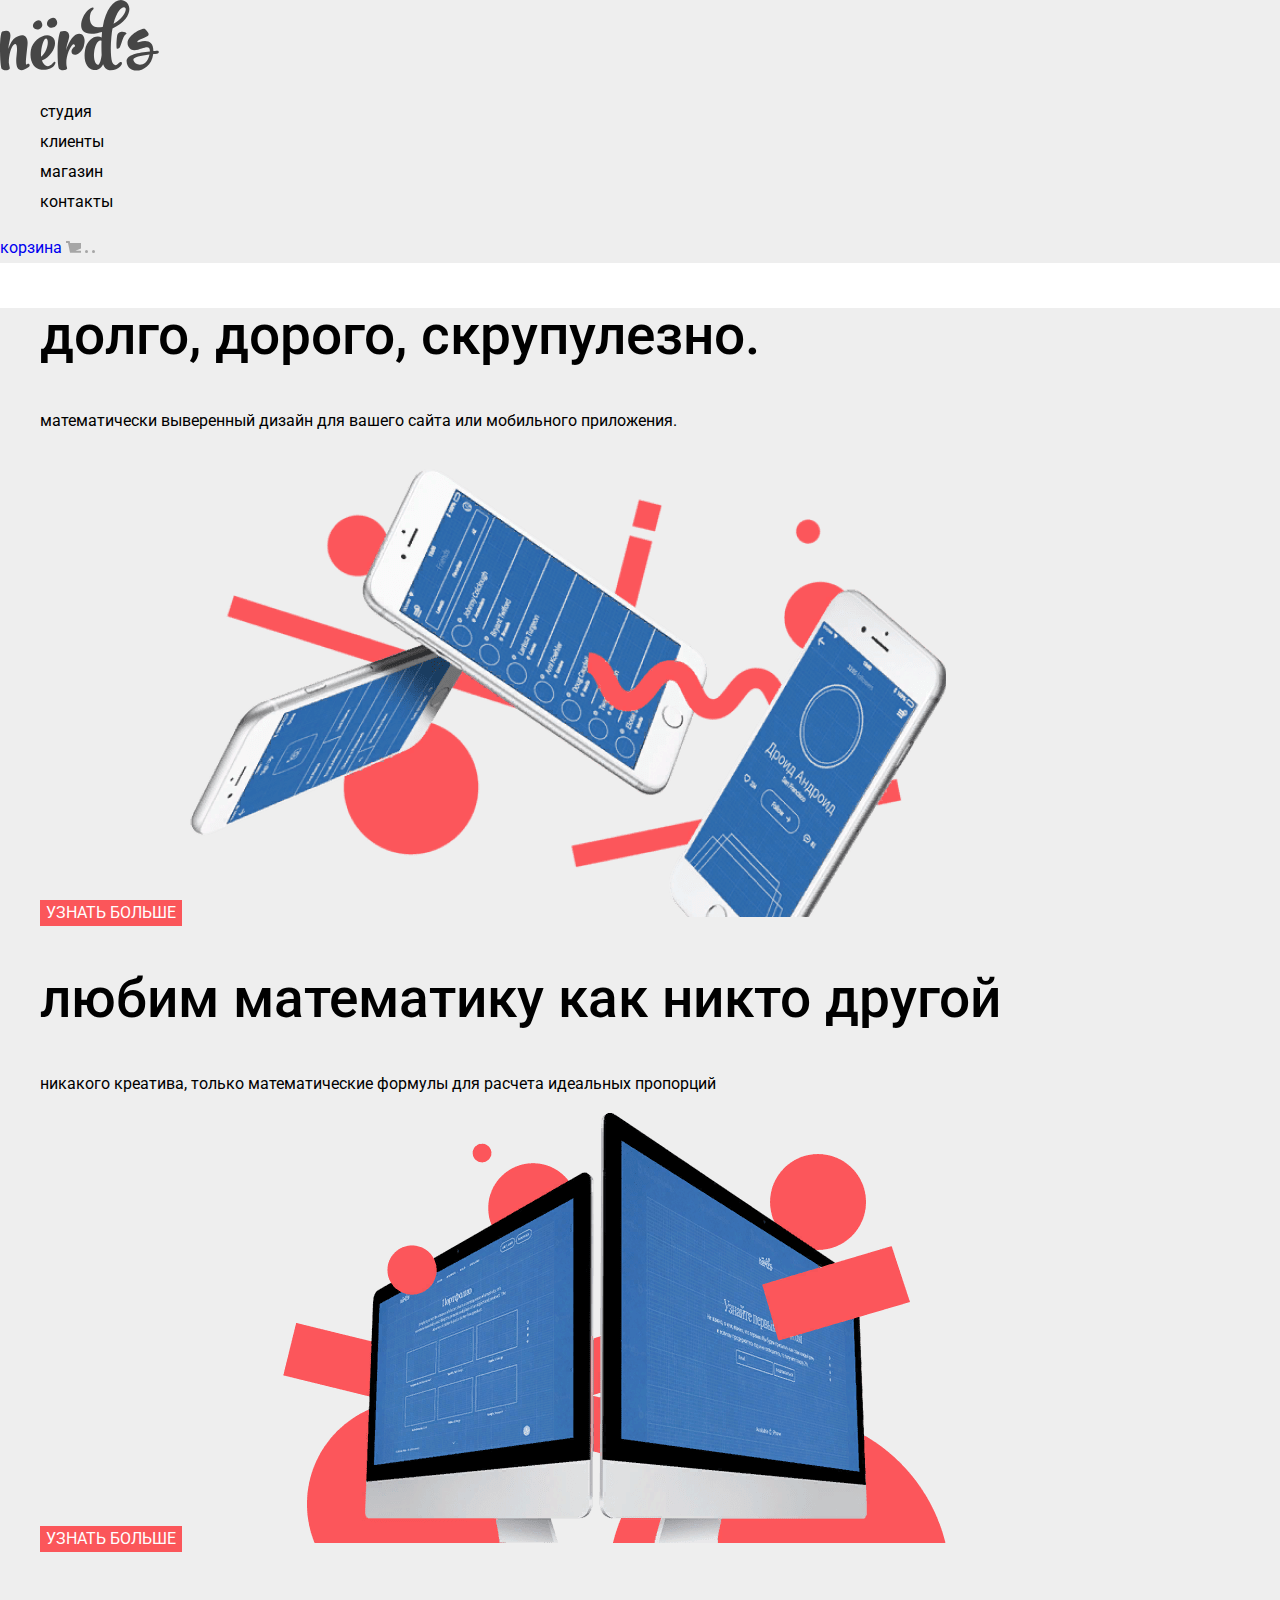
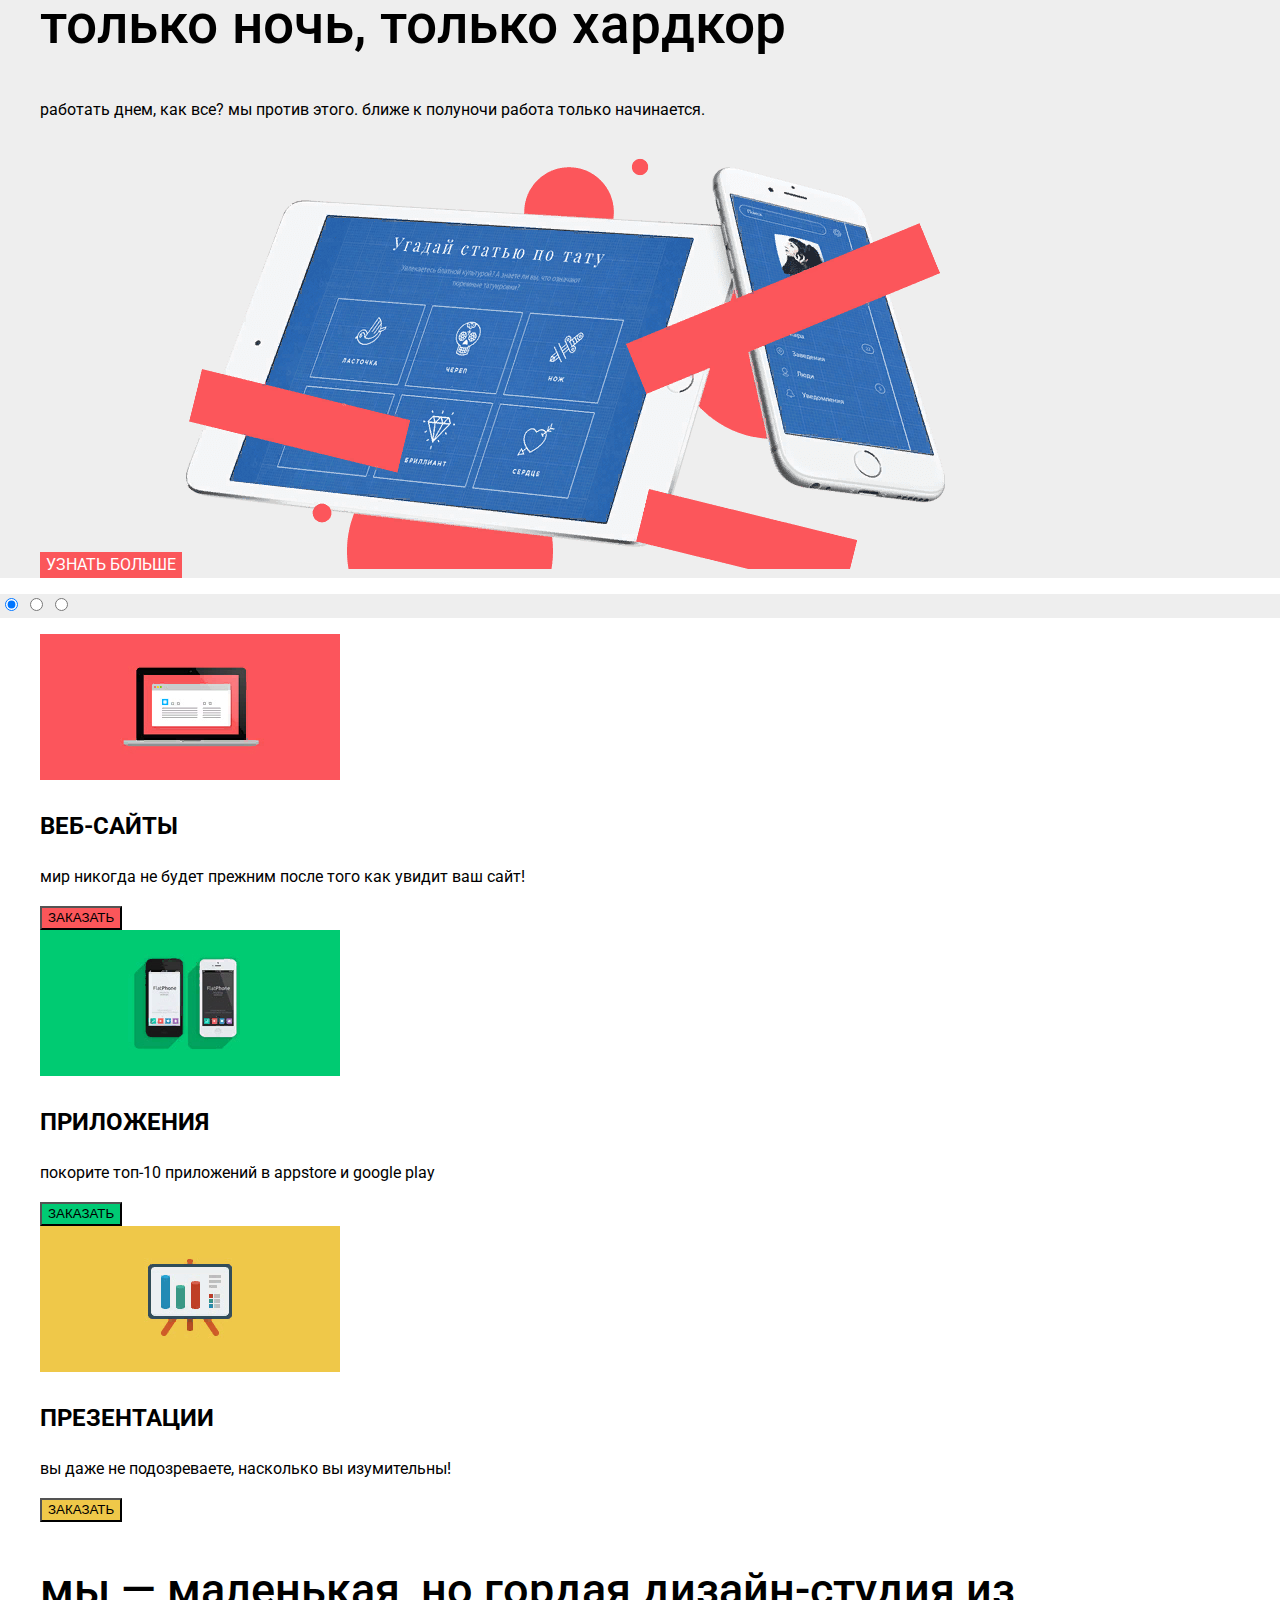
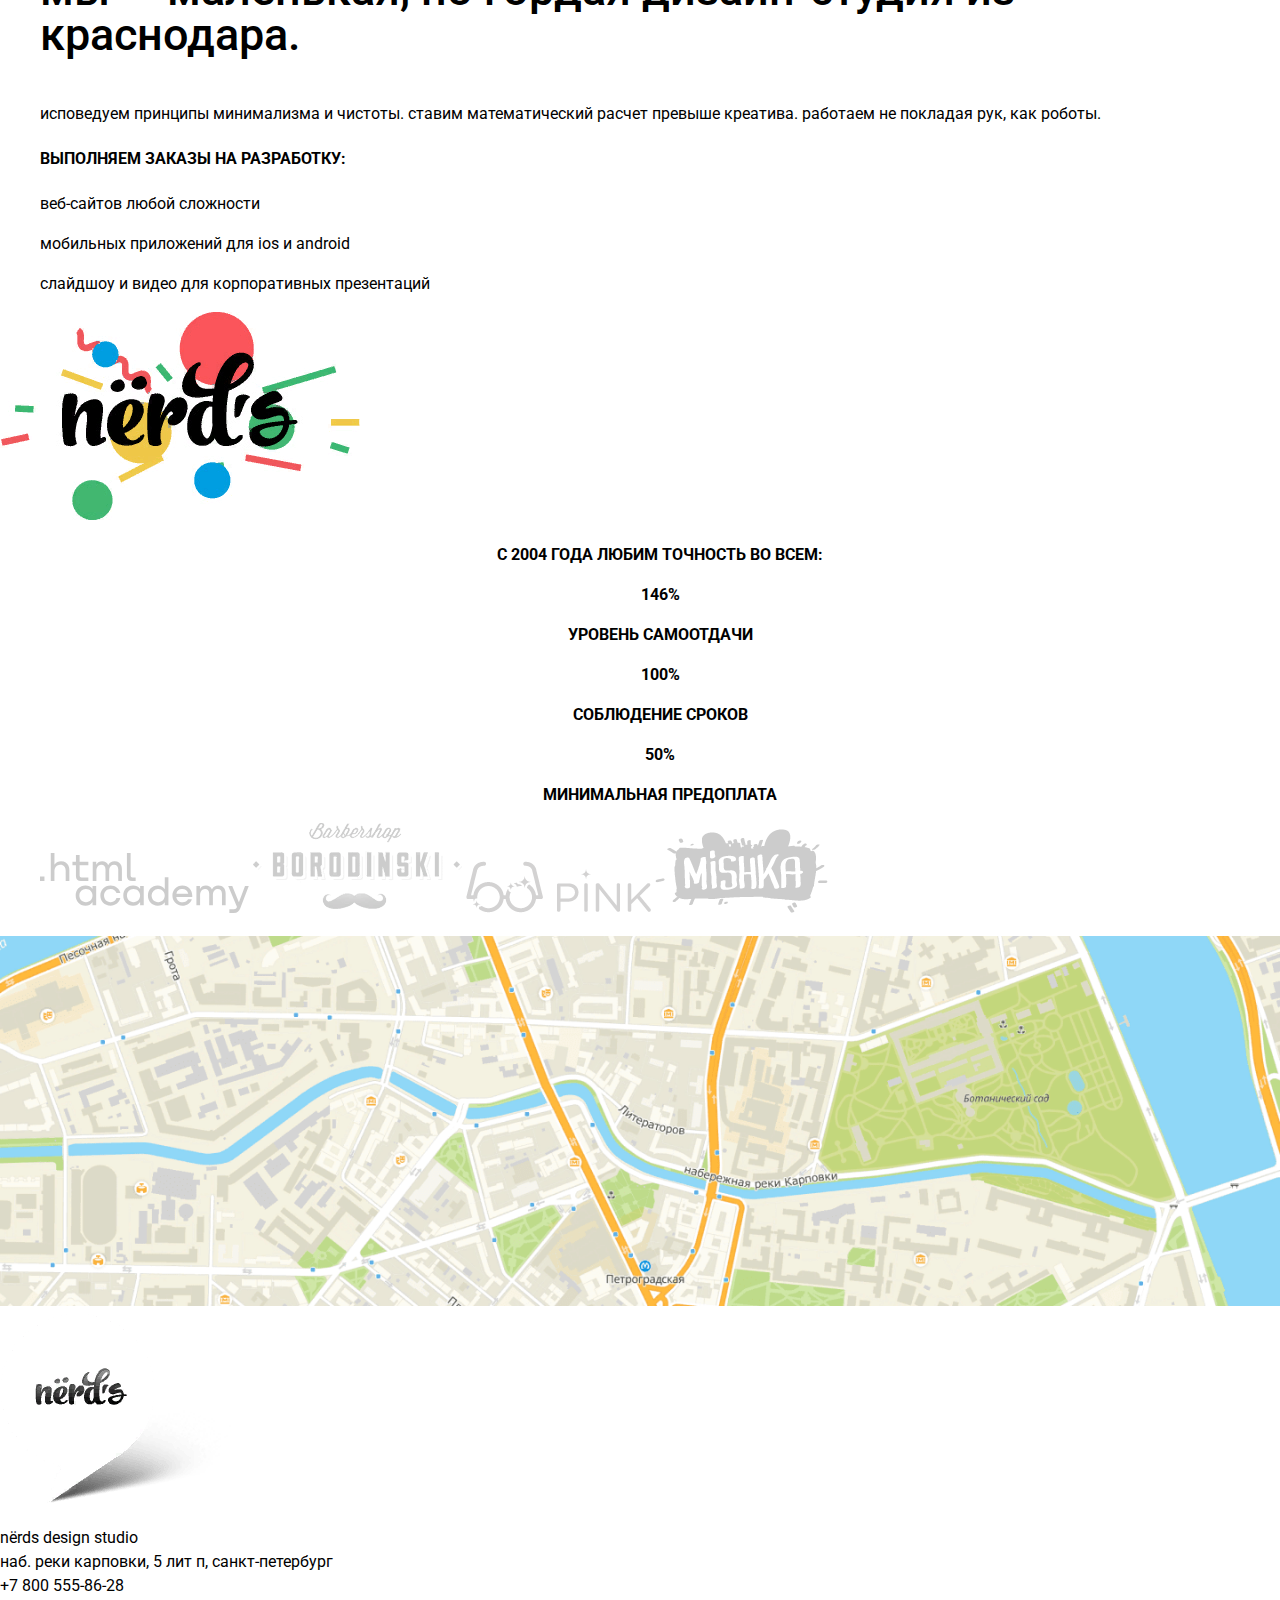
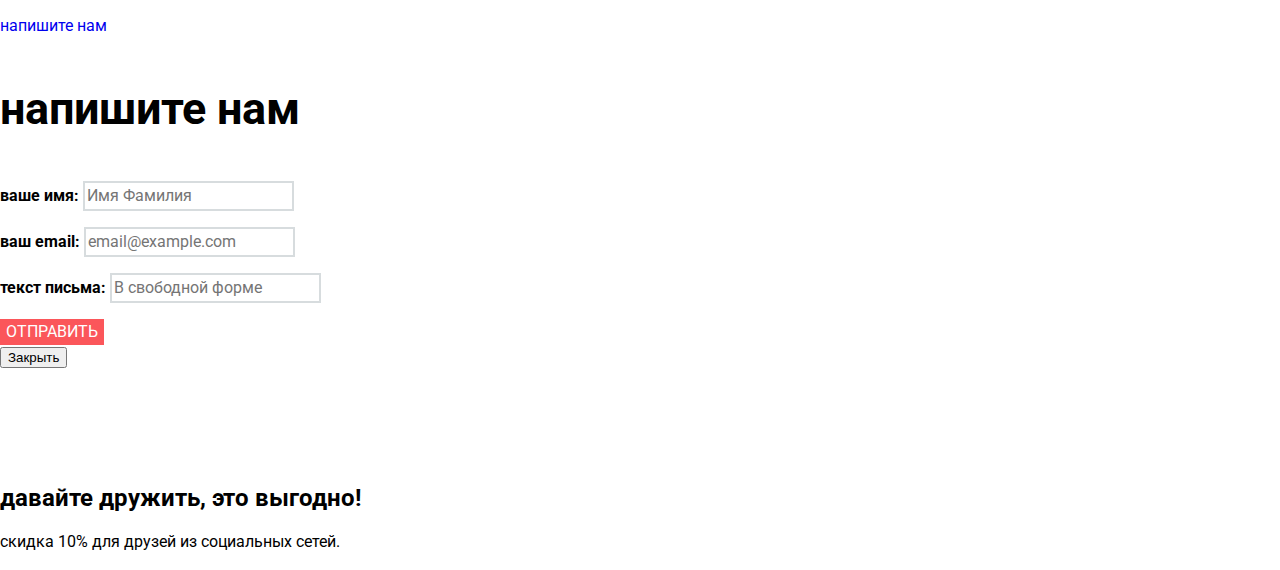
==== index.html @ db72f974 "21.12" ====
<!DOCTYPE html>
<html class="page" lang="ru">
<head>
  <meta charset="UTF-8">
  <title>Дизайн студия "Нердс"</title>
  <link rel="stylesheet" href="https://fonts.googleapis.com/css2? family=PT+Sans+Narrow:wght@400;700&family=Roboto:wght@400;500;700&display=swap">
  <link href="normalize.css" rel="stylesheet">
  <link href="style.css" rel="stylesheet">

  <link rel="icon" href="favicon.ico">
</head>

<body class="page-body">

<header class="main-header">
    <nav class="main-navigation">
        <a class="main-header-logo">
            <img src="img/nerds-logo.svg" width="159,87" height="65,02" alt="Логотип Нердс">
        </a>
        <ul class="site-navigation">
            <li><a href="blank.html">Студия</a></li>
            <li><a href="blank.html">Клиенты</a></li>
            <li><a href="catalog.html">Магазин</a></li>
            <li><a href="blank.html">Контакты</a></li>
        </ul>
        <a class="login-basket" href="blank.html">Корзина
            <img src="img/Shape.svg" width="15" height="11" alt="Иконка корзины">
            <img src="img/Oval .svg" width="3" height="3" alt="Иконка корзины">
            <img src="img/Oval.svg" width="3" height="3" alt="Иконка корзины">
        </a>
    </nav>
</header>

<main class="container">

<!--
<h1>Дизайн студия "Нердс"</h1>
-->

<section class="features">
    <ul class="features-list">
        <li class="feature-item">
        <h2>Долго, дорого, скрупулезно.</h2>
        <p>Математически выверенный дизайн для вашего сайта или мобильного приложения.</p>
        <button class="button" type="button">Узнать больше</button>
        <img src="img/nerds-index-slide1 1.png" width="760" height="431" alt="Слайды">
    </li>

    <li class="feature-item">
    <h2>Любим математику как никто другой</h2>
    <p>Никакого креатива, только математические формулы для расчета идеальных пропорций</p>
    <button class="button" type="button">Узнать больше</button>
    <img src="img/nerds-index-slide2 1.png" width="760" height="431" alt="Слайды">
</li>

<li class="feature-item">
<h2>Только ночь, только хардкор</h2>
<p>Работать днем, как все? Мы против этого. Ближе к полуночи работа только начинается.</p>
<button class="button" type="button">Узнать больше</button>
<img src="img/nerds-index-slide3 1.png" width="760" height="431" alt="Слайды">
</li>
</ul>
</section>

    <div class="wrapper">
        <input type="radio" name="point" id="slide1" checked>
        <input type="radio" name="point" id="slide2">
        <input type="radio" name="point" id="slide3">
    </div>
    <div class="slider">
        <div class="slides slide1"></div>
        <div class="slides slide2"></div>
        <div class="slides slide3"></div>
    </div>
    <div class="controls">
        <label for="slide1"></label>
        <label for="slide2"></label>
        <label for="slide3"></label>
    </div>
</section>

<section class="services">
    <!--
        <h2>Услуги</h2>
    -->
    <ul class="services-list">
<li class="services-item">
        <img src="img/illustration-1 1.jpg" width="300" height="146" alt="Иллюстрация 1 к веб-сайтам">
            <h3>Веб-сайты</h3>
            <p>Мир никогда не будет прежним после того как увидит ваш сайт!</p>
            <button class="services-item-1" class="button" type="button">Заказать</button>
        </li>
        
        <li class="services-item">
        <img src="img/illustration-2 1.jpg" width="300" height="146" alt="Иллюстрация 2 к приложениям">
        <h3>Приложения</h3>
        <p>Покорите топ-10 приложений в AppStore и Google Play</p>
        <button class="services-item-2" class="button" type="button">Заказать</button>
        </li>

        <li class="services-item">
        <img src="img/illustration-3 1.jpg" width="300" height="146" alt="Иллюстрация 3 к презентациям">
            <h3>Презентации</h3>
            <p>Вы даже не подозреваете, насколько вы изумительны!</p>
            <button class="services-item-3" class="button" type="button">Заказать</button>
        </li>
    </ul>
</section>

<section class="about-company">
    <!--
       <h2>О компании</h2> 
    -->
    <ul class="company-list">
        <li class="company-item">
            <h3>Мы — маленькая, но гордая дизайн-студия из Краснодара.</h3>
            <p>Исповедуем принципы минимализма и чистоты. Ставим математический расчет превыше креатива. Работаем не покладая рук, как роботы.</p>
        </li>

        <li class="company-item">
            <h4>Выполняем заказы на разработку:</h4>
            <p>Веб-сайтов любой сложности</p>
                <p>Мобильных приложений для iOS и Android</p>	
                <p>Слайдшоу и видео для корпоративных презентаций</p>
        </li>
    </ul>
</section>

<section class="numbers">
    <!--
       <h2>Нердс в цифрах</h2> 
    -->
    <img src="img/nerds-illustration 1.png" width="360" height="208" alt="Иллюстрация Нердс">
    <ul class="numbers-list">
        <li class="numbers-item">
            <p>с 2004 года Любим точность во всем:</p>
        </li>

<li class="numbers-item">
    <p class="number">146%</p>
    <p>Уровень самоотдачи</p>
</li>

        <li class="numbers-item">
            <p class="number">100%</p>
            <p>Соблюдение сроков</p> 
        </li>

           <li class="numbers-item">
            <p class="number">50%</p>
            <p>Минимальная предоплата</p>
           </li>
    </ul>
</section>

<section class="clients">
    <!--
        <h2>Клиенты</h2>
    -->

    <figure class="client-base">
        <a href="https://htmlacademy.ru/">
            <img src="img/logo_htmlacademy 1.svg" width="209" height="90" alt="Логотип HTML Academy">
            </a>
            <a href="blank.html">
                <img src="img/logo-borodinski.png" width="209" height="90" alt="Логотип барбершопа">
            </a>
<a href="blank.html">
    <img src="img/logo-pink.png" width="185" height="52" alt="Логотип Pink">
</a>
<a href="blank.html">
    <img src="img/logo-mishka.png" width="173" height="84" alt="Логотип Mishka">
</a>
    </figure>
</section>

<section class="contacts">
    
    <!--
        <h2>Контактная информация</h2>
    -->
   
    <img src="img/map 1.png" width="1440" height="416" alt="Карта 1">
    <img src="img/map-marker 1.png" width="231" height="190" alt="Отметка на карте">
    <p>NЁRDS DESIGN STUDIO<br>
        наб. Реки Карповки, 5 лит П, Санкт-Петербург<br>
        <a class="contacts-phone" href="tel:+78005558628">+7 800 555-86-28</a>
    </p>
</section>

<section class="write to us">
    <a href="https//echo.htmlacademy.ru">Напишите нам</a>
    <form class="write-form" action="https//echo.htmlacademy.ru" method="post">
        <p class="write-info">Напишите нам</p>
        <p class="write-item">
            <label for="write-name">Ваше имя:</label>
            <input id="write-name" type="text" name="name" placeholder="Имя Фамилия">
        </p>
        <p class="write-item">
            <label for="write-email">Ваш email:</label>
            <input id="write-email" type="text" name="email" placeholder="email@example.com">
        </p>
        <p class="write-item">
            <label for="write-text">Текст письма:</label>
            <input id="write-text" type="text" name="text" placeholder="В свободной форме">
        </p>
<button class="button" type="submit">Отправить</button>
    </form>
    <button class="write-close" type="button">Закрыть</button>
</section>

</main>

<footer class="main-footer">
    <section class="footer-social">
        <!--
            <h2>Мы в соцсетях</h2>
        -->
<ul>
    <li>
        <a class="social-button" href="#">
            <img src="img/vk-icon.svg" width="26" height="15" alt="Иконка Вконтакте">
        </a>
    </li>
    <li>
        <a class="social-button" href="#">
            <img src="img/fb-icon.svg" width="12" height="22" alt="Иконка Фэйсбука">
        </a>
    </li>
    <li>
        <a class="social-button" href="#">
            <img src="img/insta-icon.svg" width="21" height="21" alt="Иконка Инстаграма">
        </a>
    </li>
</ul>
<p class="footer-info">
    <h2>Давайте дружить, это выгодно!</h2>
    <p>Скидка 10% для друзей из социальных сетей.</p>
</p>
    </section>
</footer>

    </body>
    </html>
---- style.css ----
/* Variables */

:root {
    --basic-warm-grey: #EEEEEE;
    --basic-white: #FFFFFF;
    --basic-coral: #FB565A;
    --basic-coral-undertone: #FB565A4D;
    --basic-dark-grey: #4D4D4D;
    --basic-black: #000000;
    --basic-green: #00CA74;
    --basic-yellow: #EFC849;
    --basic-coral-undertone-2: #E74246;
    --basic-coral-undertone-3: #D7373B;
    --basic-green-2: #00BC6C;
    --basic-green-3: #00AA62;
    --basic-yellow-2: #EAB534;
    --basic-yellow-3: #E5A722;
    --basic-grey: #666666;
    --basic-light-grey: #D7DCDE;
    --basic-grey-2: #B4B9BB;
    --basic-black-2: #444444;
}

/* Global */

body {
    min-width: 960px;
    margin: 0;
    padding: 0;
    font-family: "Roboto", Arial, sans-serif;
    font-size: 16px;
    line-height: 24px;
    font-weight: 400;
    color: var(--basic-black);
    text-transform: lowercase;
    background-color: var(--basic-white);
    background-position: top right;
}

a {
    text-decoration: none;
}

img {
    max-width: 100%;
    height: auto;
}

/* Main navigation */

.main-navigation {
    font-size: 16px;
    line-height: 30px;
    color: var(--basic-black);
    background-color: var(--basic-warm-grey);
}

.main-header-logo:hover,
.main-header-logo:focus {
    opacity: 0.7; 
}

.main-header-logo:active {
    opacity: 0.3;
}

.main-navigation-wrapper {
    background-color: var(--basic-warm-grey);
}

.site-navigation {
    list-style: none;
}

.site-navigation-current a:not([href]) {
    background-color: var(--basic-warm-grey);
}

/* User navigation */

.site-navigation a,
.login-basket a {
    color: var(--basic-black);
}

.site-navigation a:hover,
.site-navigation a:focus,
.login-basket a:hover,
.login-basket a:focus {
    background-color: var(--basic-coral);
}

.site-navigation a:active,
.login-basket a:active {
    background-color: var(--basic-black);
    opacity: 0.3;
}


/* Features */

.features {
    background-color: var(--basic-warm-grey);
}

.features-list {
list-style: none;
}

.feature-item {
    text-align: left;
}

.feature-item h2 {
    font-size: 55px;
    line-height: 55px;
    font-weight: 500;
}

.feature-item button {
    background-color: var(--basic-coral);
    text-transform: uppercase;
}

.wrapper {
    background-color: var(--basic-warm-grey);
}

/* Services */

.services-list {
    list-style: none;
}

.sevices-item {
    text-align: right;
}

.services-item h3 {
    font-size: 24px;
    line-height: 30px;
    text-transform: uppercase;
    font-weight: 700;
}

.services-item-1 {
    background-color: var(--basic-coral);
    line-height: 18px;
    text-transform: uppercase;
}

.services-item-1:hover,
.services-item-1:focus {
    background-color: var(--basic-coral-undertone-2);
    color: var(--basic-white);
}

.services-item-1:active {
    background-color: var(--basic-coral-undertone-3);
    opacity: 0.3;
}

.services-item-2 {
    background-color: var(--basic-green);
    line-height: 18px;
    text-transform: uppercase;
}

.services-item-2:hover,
.services-item-2:focus {
    background-color: var(--basic-green-2);
}

.services-item-2:active {
    background-color: var(--basic-green-3);
    opacity: 0.3;
}

.services-item-3 {
    background-color: var(--basic-yellow);
    line-height: 18px;
    text-transform: uppercase;
}

.services-item-3:hover,
.services-item-3:focus {
    background-color: var(--basic-yellow-2);
}

.services-item-3:active {
    background-color: var(--basic-yellow-3);
    opacity: 0.3;
}

/* About company */

.company-list {
    list-style: none;
}

.company-item h3 {
    font-size: 45px;
    line-height: 45px;
    font-weight: 500;
}

.company-item h4 {
    font-weight: 700;
    text-transform: uppercase;
}

/* Numbers */

.numbers-list {
    list-style: none;
}

.numbers-item {
    text-transform: uppercase;
    text-align: center;
    align-items: right;
    font-weight: 700;
}

.number p {
    font-weight: 700;
    font-size: 45px;
    line-height: 64px;
}

/* Button */

.button {
    font: inherit;
    text-align: center;
    color: var(--basic-white);
    vertical-align: middle;
    text-transform: uppercase;
    border: none;
    background-color: var(--basic-coral);
}

.button:hover,
.button:focus {
    background-color: var(--basic-coral-undertone-2);
}

.button:active {
    background-color: var(--basic-coral-undertone-3);
    opacity: 0.3;
}

/* Clients */

.client-base img:hover,
.client-base img:focus {
    background-color: var(--basic-black);
}

.client-base img:active {
    opacity: 0.1;
}

/* Contacts */

.contacts-phone {
    color: inherit;
}

.write-to-us {
    color: var(--basic-white);
    background-color: var(--basic-white);
    box-shadow: 0px 20px 40px rgba(0, 0, 0, 0.4);
    width: 960px;
    height: 590px;
}

.write-info {
    font-size: 45px;
    line-height: 52.73px;
    font-weight: 700;
}

.write-item label {
    line-height: 18px;
    font-weight: 700;
}

.write-item input {
    font: inherit;
    background-color: var(--basic-white);
    border: 2px solid var(--basic-light-grey);
}

.write-item input:hover,
.write-item input:focus {
    border-color: var(--basic-grey-2);
}

.write-item input:active {
    border-color: var(--basic-black);
}

.write-item input:invalid {
    border-color: var(--basic-coral-undertone-2);
}

/* Main footer */

.footer-social {
    text-align: left;
}

.footer-social ul {
    list-style: none;
}

.footer-info h2 {
    font-size: 36px;
    line-height: 36px;
    font-weight: 700;
}

.footer-info p {
    line-height: 22px;
    color: var(--basic-black-2);
}
/* Social button */

.social-button {
    color: inherit;
}

.social-button img:hover,
.social-button img:focus {
    background-color: var(--basic-coral-undertone-2);
}

.social-button img:active {
    background-color: var(--basic-coral-undertone-3);
}
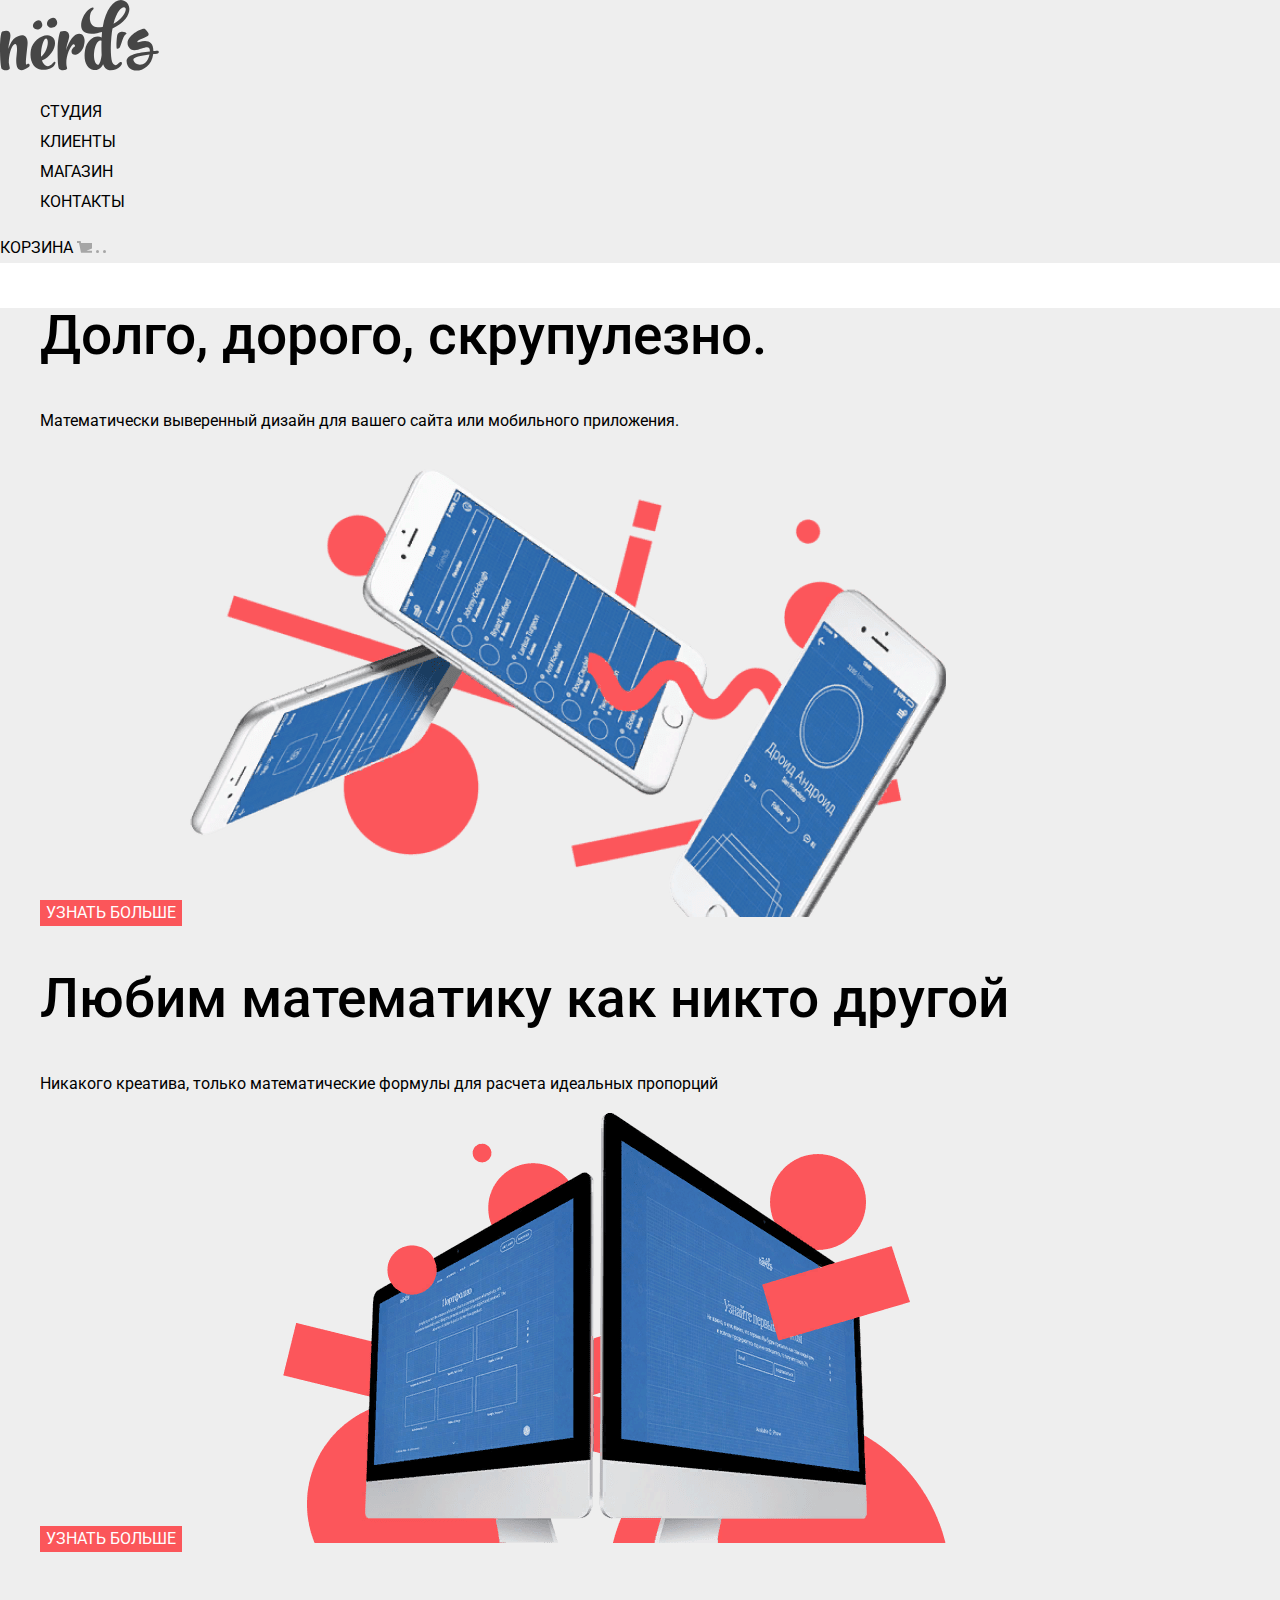
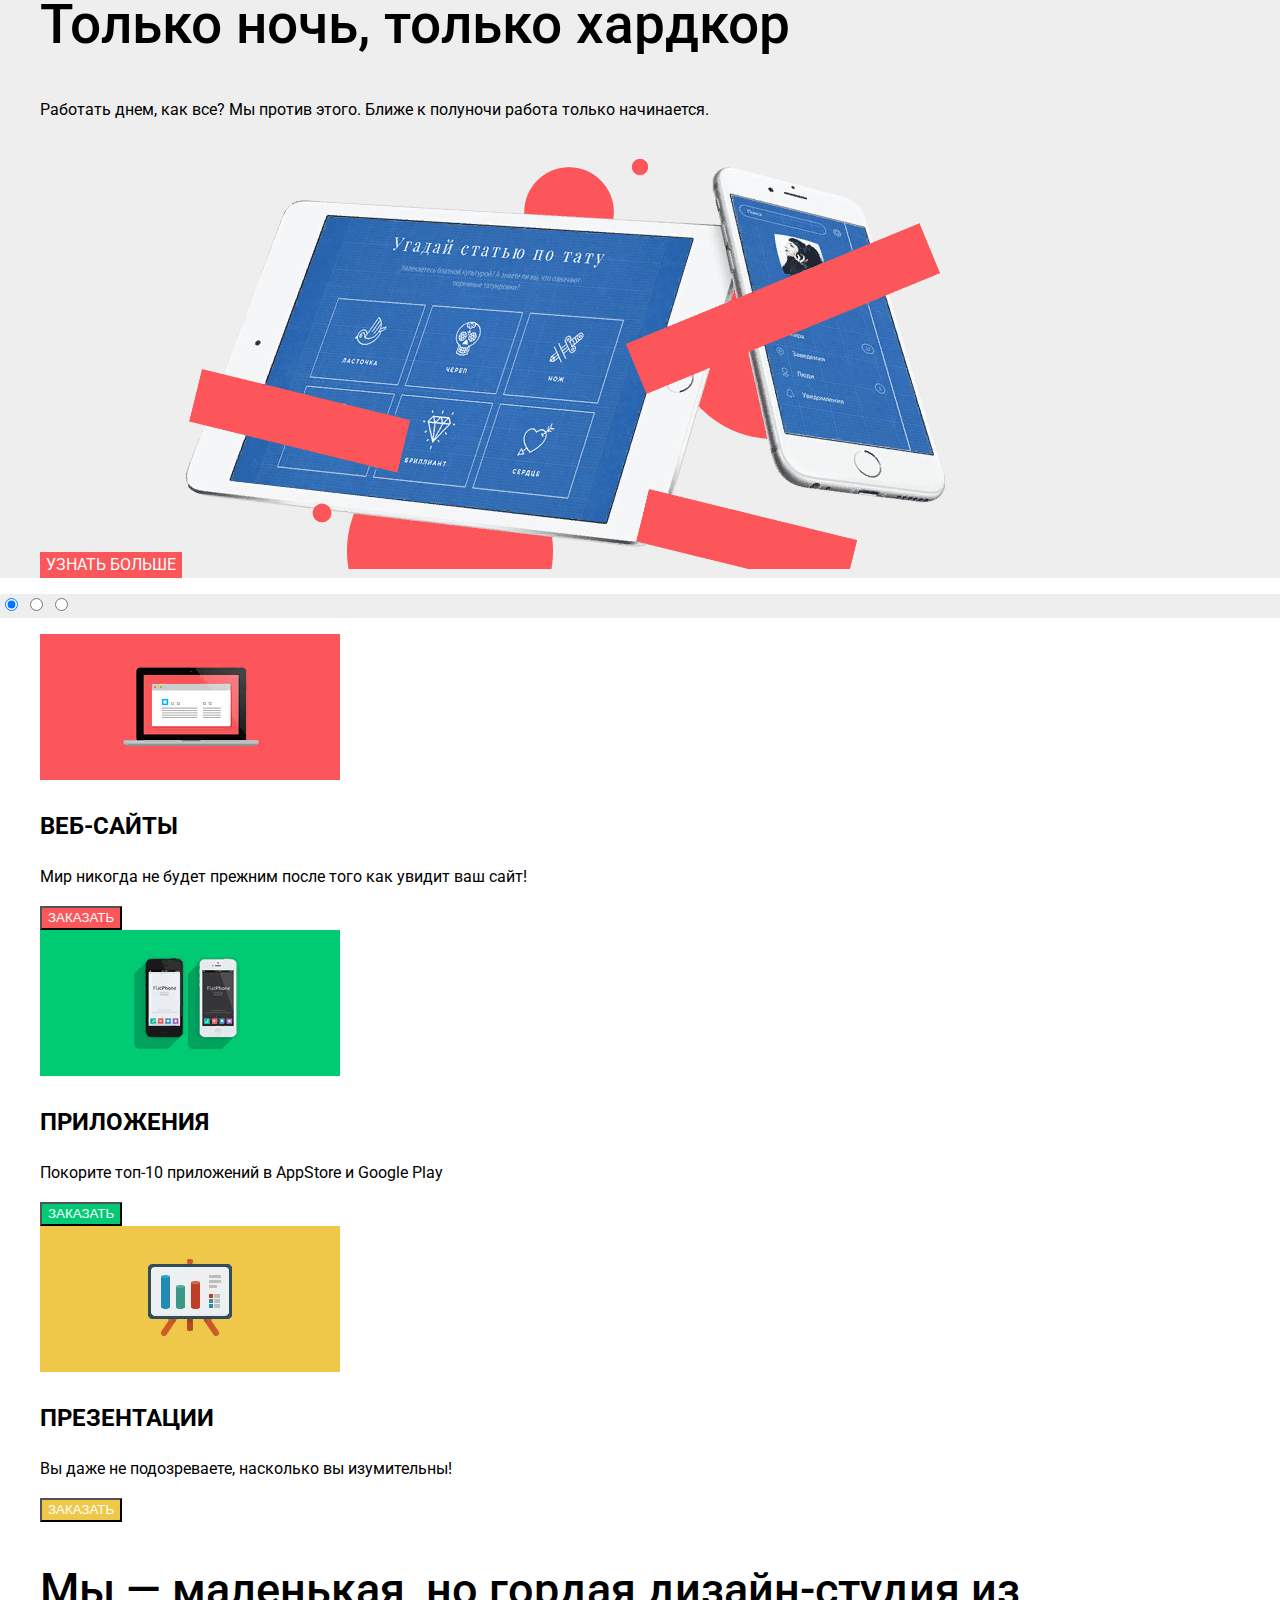
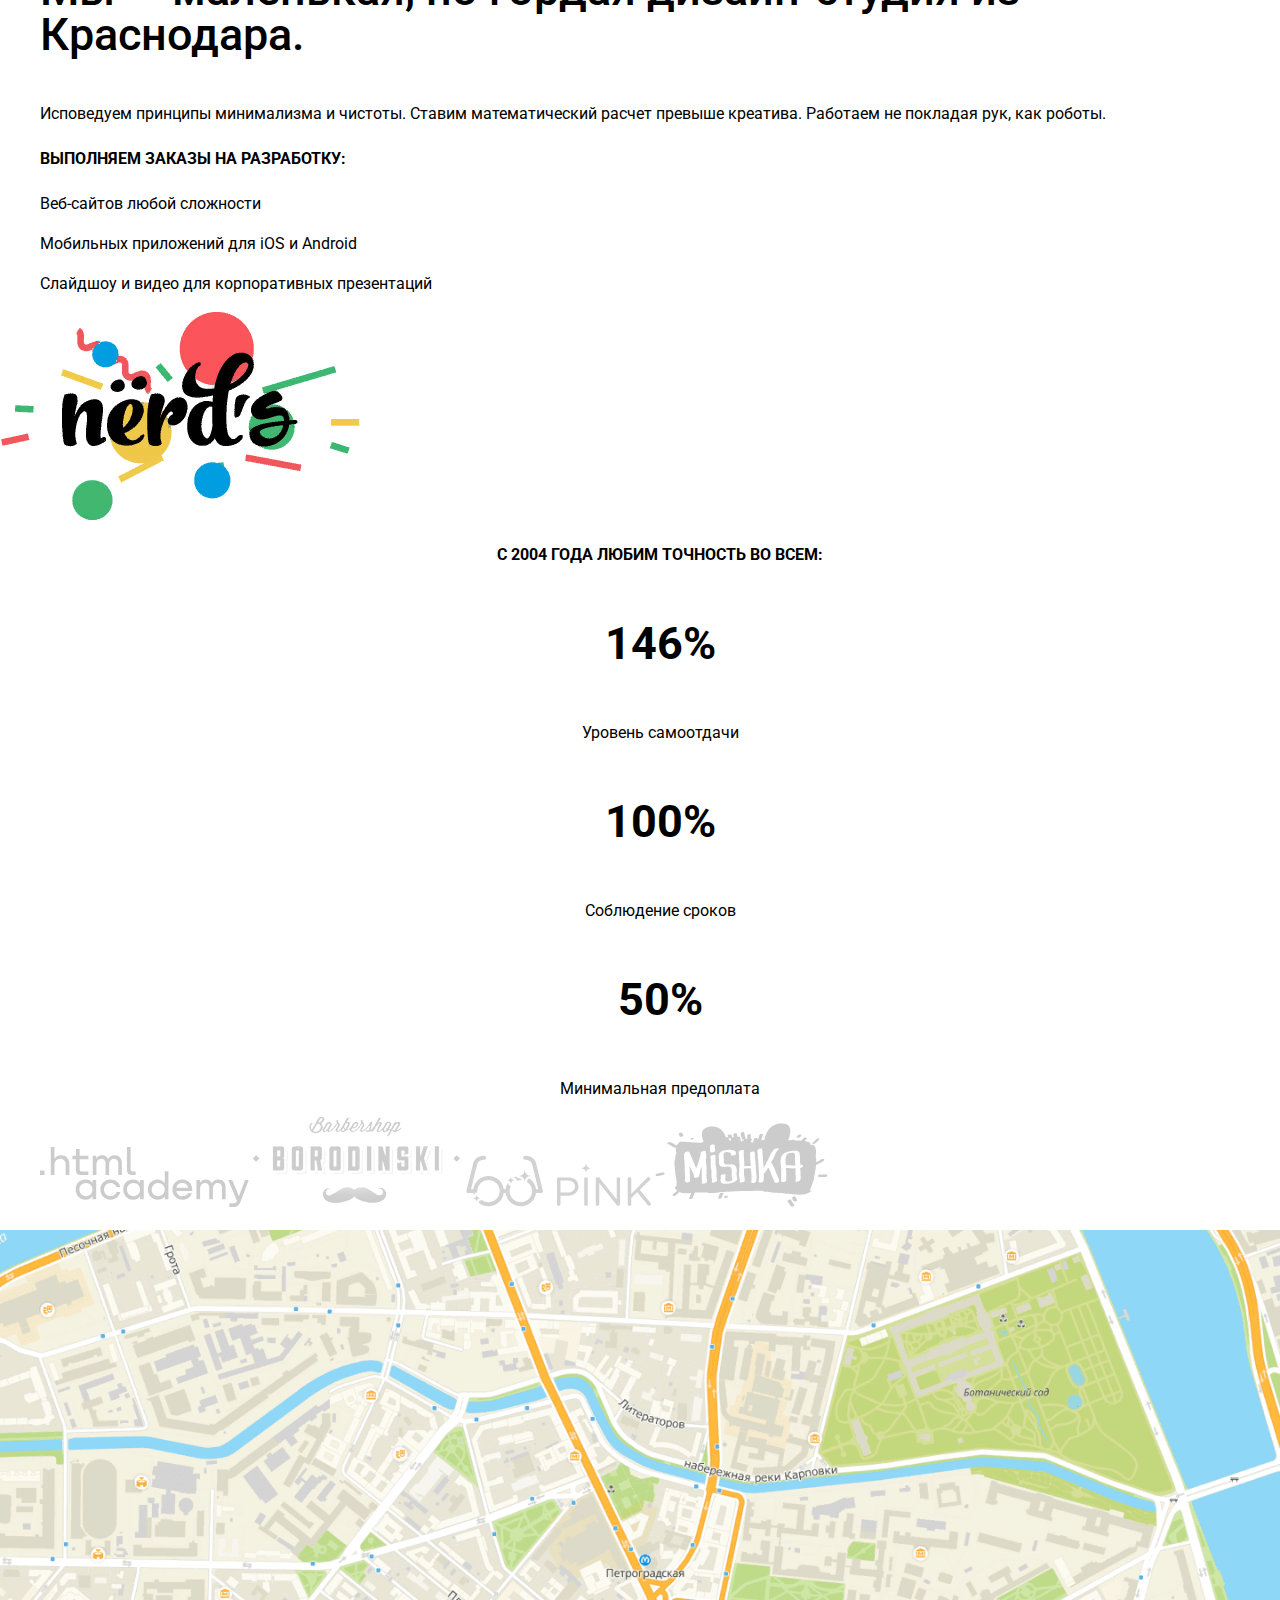
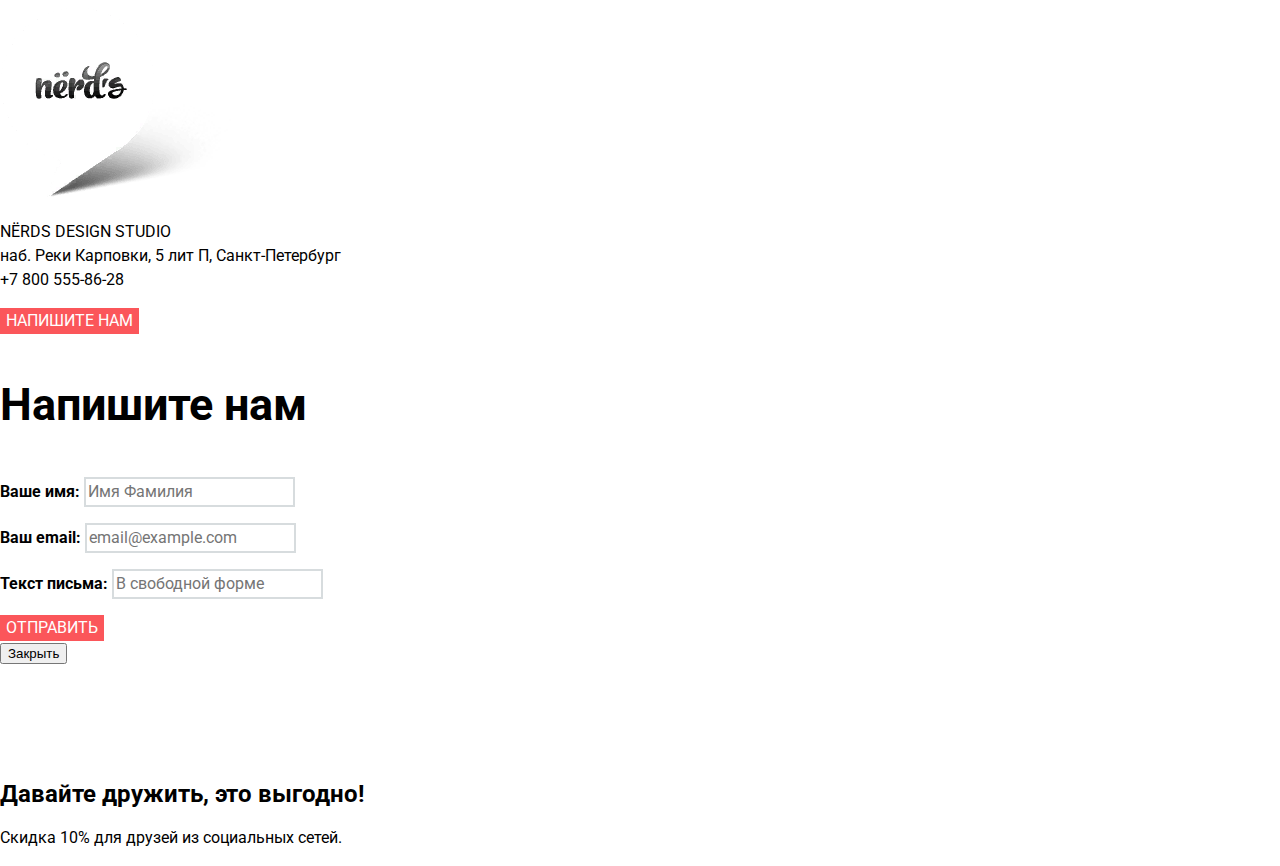
==== commit 38562af9: "22.12" ====
--- a/index.html
+++ b/index.html
@@ -77,7 +77,6 @@
         <label for="slide2"></label>
         <label for="slide3"></label>
     </div>
-</section>
 
 <section class="services">
     <!--
@@ -136,17 +135,17 @@
             <p>с 2004 года Любим точность во всем:</p>
         </li>
 
-<li class="numbers-item">
+<li class="number-item">
     <p class="number">146%</p>
     <p>Уровень самоотдачи</p>
 </li>
 
-        <li class="numbers-item">
+        <li class="number-item">
             <p class="number">100%</p>
             <p>Соблюдение сроков</p> 
         </li>
 
-           <li class="numbers-item">
+           <li class="number-item">
             <p class="number">50%</p>
             <p>Минимальная предоплата</p>
            </li>
@@ -186,10 +185,13 @@
         наб. Реки Карповки, 5 лит П, Санкт-Петербург<br>
         <a class="contacts-phone" href="tel:+78005558628">+7 800 555-86-28</a>
     </p>
+    <button class="button" type="button">Напишите нам</button>
 </section>
 
 <section class="write to us">
-    <a href="https//echo.htmlacademy.ru">Напишите нам</a>
+    <!--
+        <a href="https//echo.htmlacademy.ru">Напишите нам</a>
+    -->
     <form class="write-form" action="https//echo.htmlacademy.ru" method="post">
         <p class="write-info">Напишите нам</p>
         <p class="write-item">
--- a/style.css
+++ b/style.css
@@ -32,7 +32,7 @@
     line-height: 24px;
     font-weight: 400;
     color: var(--basic-black);
-    text-transform: lowercase;
+    text-transform: none;
     background-color: var(--basic-white);
     background-position: top right;
 }
@@ -64,10 +64,6 @@
     opacity: 0.3;
 }
 
-.main-navigation-wrapper {
-    background-color: var(--basic-warm-grey);
-}
-
 .site-navigation {
     list-style: none;
 }
@@ -79,19 +75,20 @@
 /* User navigation */
 
 .site-navigation a,
-.login-basket a {
+.login-basket {
     color: var(--basic-black);
+    text-transform: uppercase;
 }
 
 .site-navigation a:hover,
 .site-navigation a:focus,
-.login-basket a:hover,
-.login-basket a:focus {
+.login-basket:hover,
+.login-basket:focus {
     background-color: var(--basic-coral);
 }
 
 .site-navigation a:active,
-.login-basket a:active {
+.login-basket:active {
     background-color: var(--basic-black);
     opacity: 0.3;
 }
@@ -101,6 +98,7 @@
 
 .features {
     background-color: var(--basic-warm-grey);
+    text-transform: none;
 }
 
 .features-list {
@@ -130,6 +128,7 @@
 
 .services-list {
     list-style: none;
+    text-transform: none;
 }
 
 .sevices-item {
@@ -147,6 +146,7 @@
     background-color: var(--basic-coral);
     line-height: 18px;
     text-transform: uppercase;
+    color: var(--basic-white);
 }
 
 .services-item-1:hover,
@@ -164,6 +164,7 @@
     background-color: var(--basic-green);
     line-height: 18px;
     text-transform: uppercase;
+    color: var(--basic-white);
 }
 
 .services-item-2:hover,
@@ -180,6 +181,7 @@
     background-color: var(--basic-yellow);
     line-height: 18px;
     text-transform: uppercase;
+    color: var(--basic-white);
 }
 
 .services-item-3:hover,
@@ -196,6 +198,7 @@
 
 .company-list {
     list-style: none;
+    text-transform: none;
 }
 
 .company-item h3 {
@@ -216,16 +219,22 @@
 }
 
 .numbers-item {
-    text-transform: uppercase;
     text-align: center;
     align-items: right;
     font-weight: 700;
-}
-
-.number p {
+    text-transform: uppercase;
+}
+
+.number-item {
+    text-transform: none;
+    text-align: center;
+}
+
+.number {
     font-weight: 700;
     font-size: 45px;
     line-height: 64px;
+    text-align: center;
 }
 
 /* Button */
@@ -279,11 +288,13 @@
     font-size: 45px;
     line-height: 52.73px;
     font-weight: 700;
+    text-transform: none;
 }
 
 .write-item label {
     line-height: 18px;
     font-weight: 700;
+    text-transform: none;
 }
 
 .write-item input {
@@ -319,11 +330,13 @@
     font-size: 36px;
     line-height: 36px;
     font-weight: 700;
+    text-transform: none;
 }
 
 .footer-info p {
     line-height: 22px;
     color: var(--basic-black-2);
+    text-transform: none;
 }
 /* Social button */
 
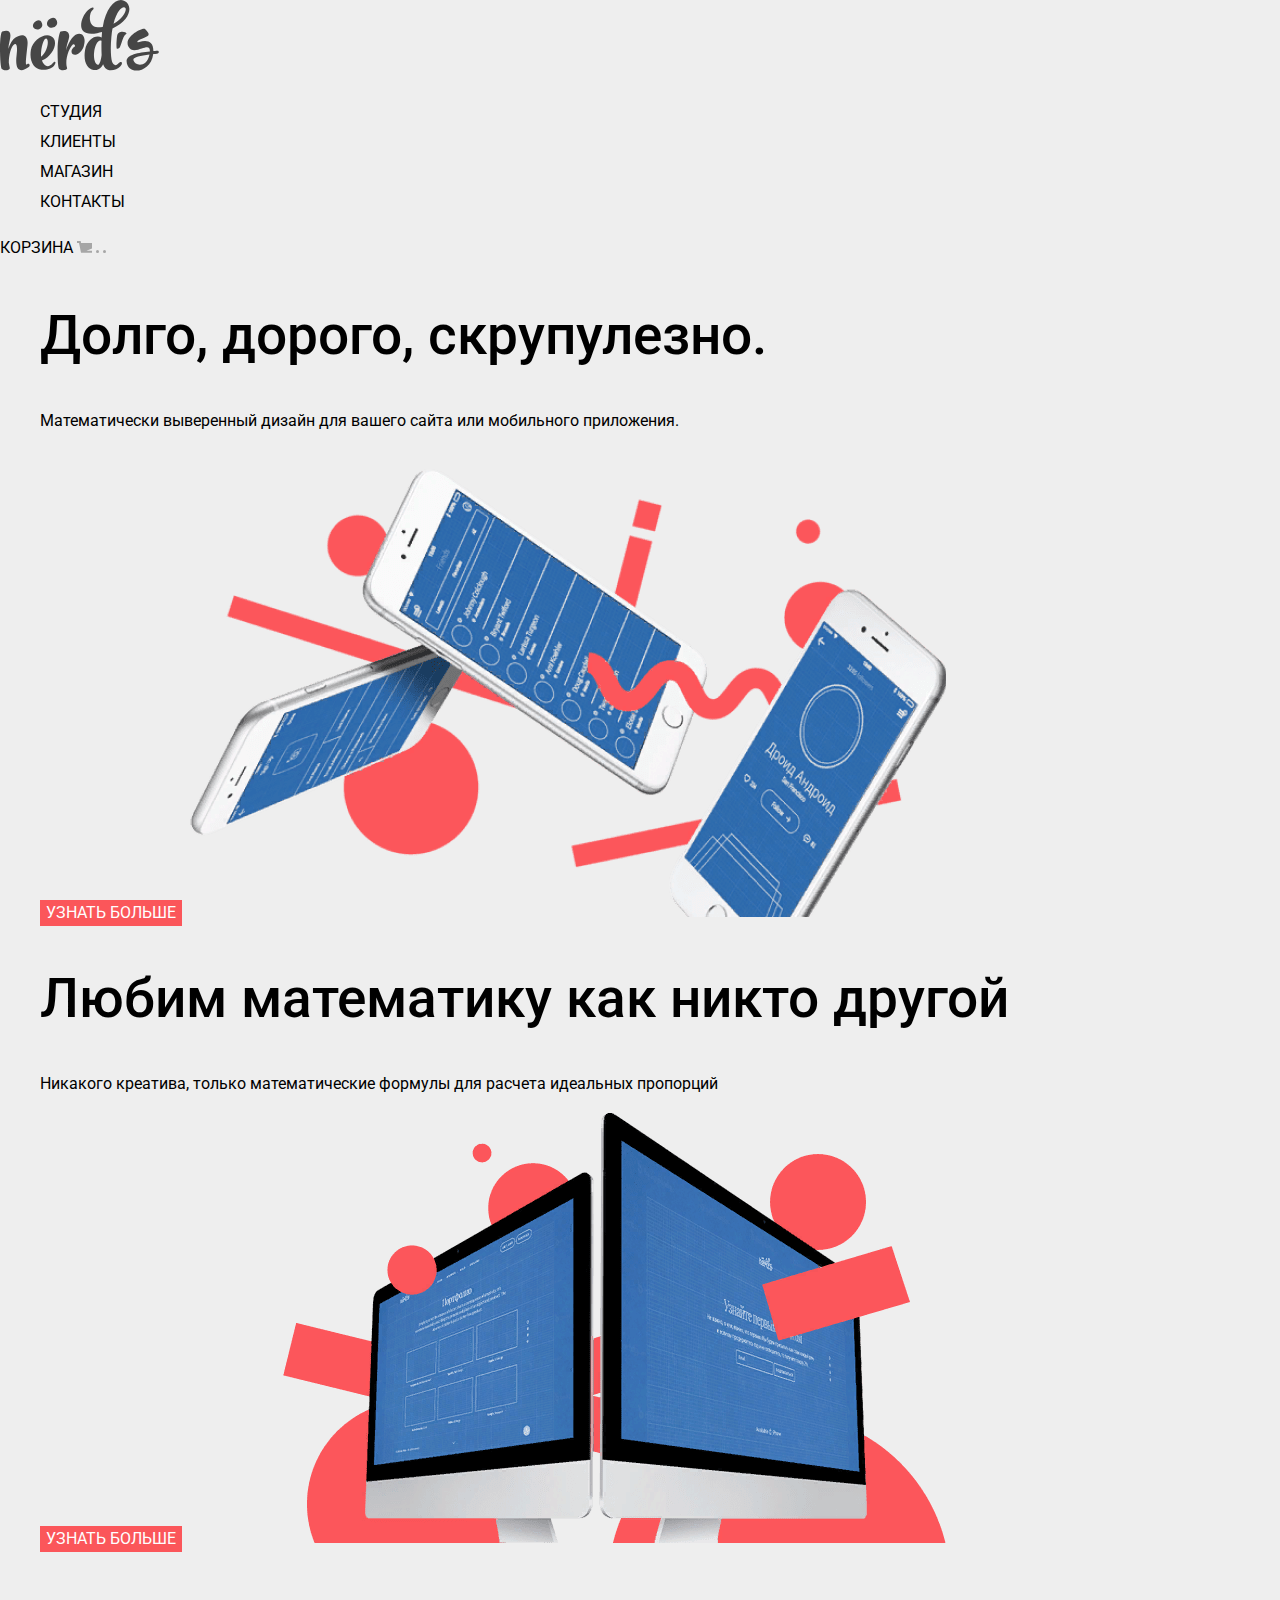
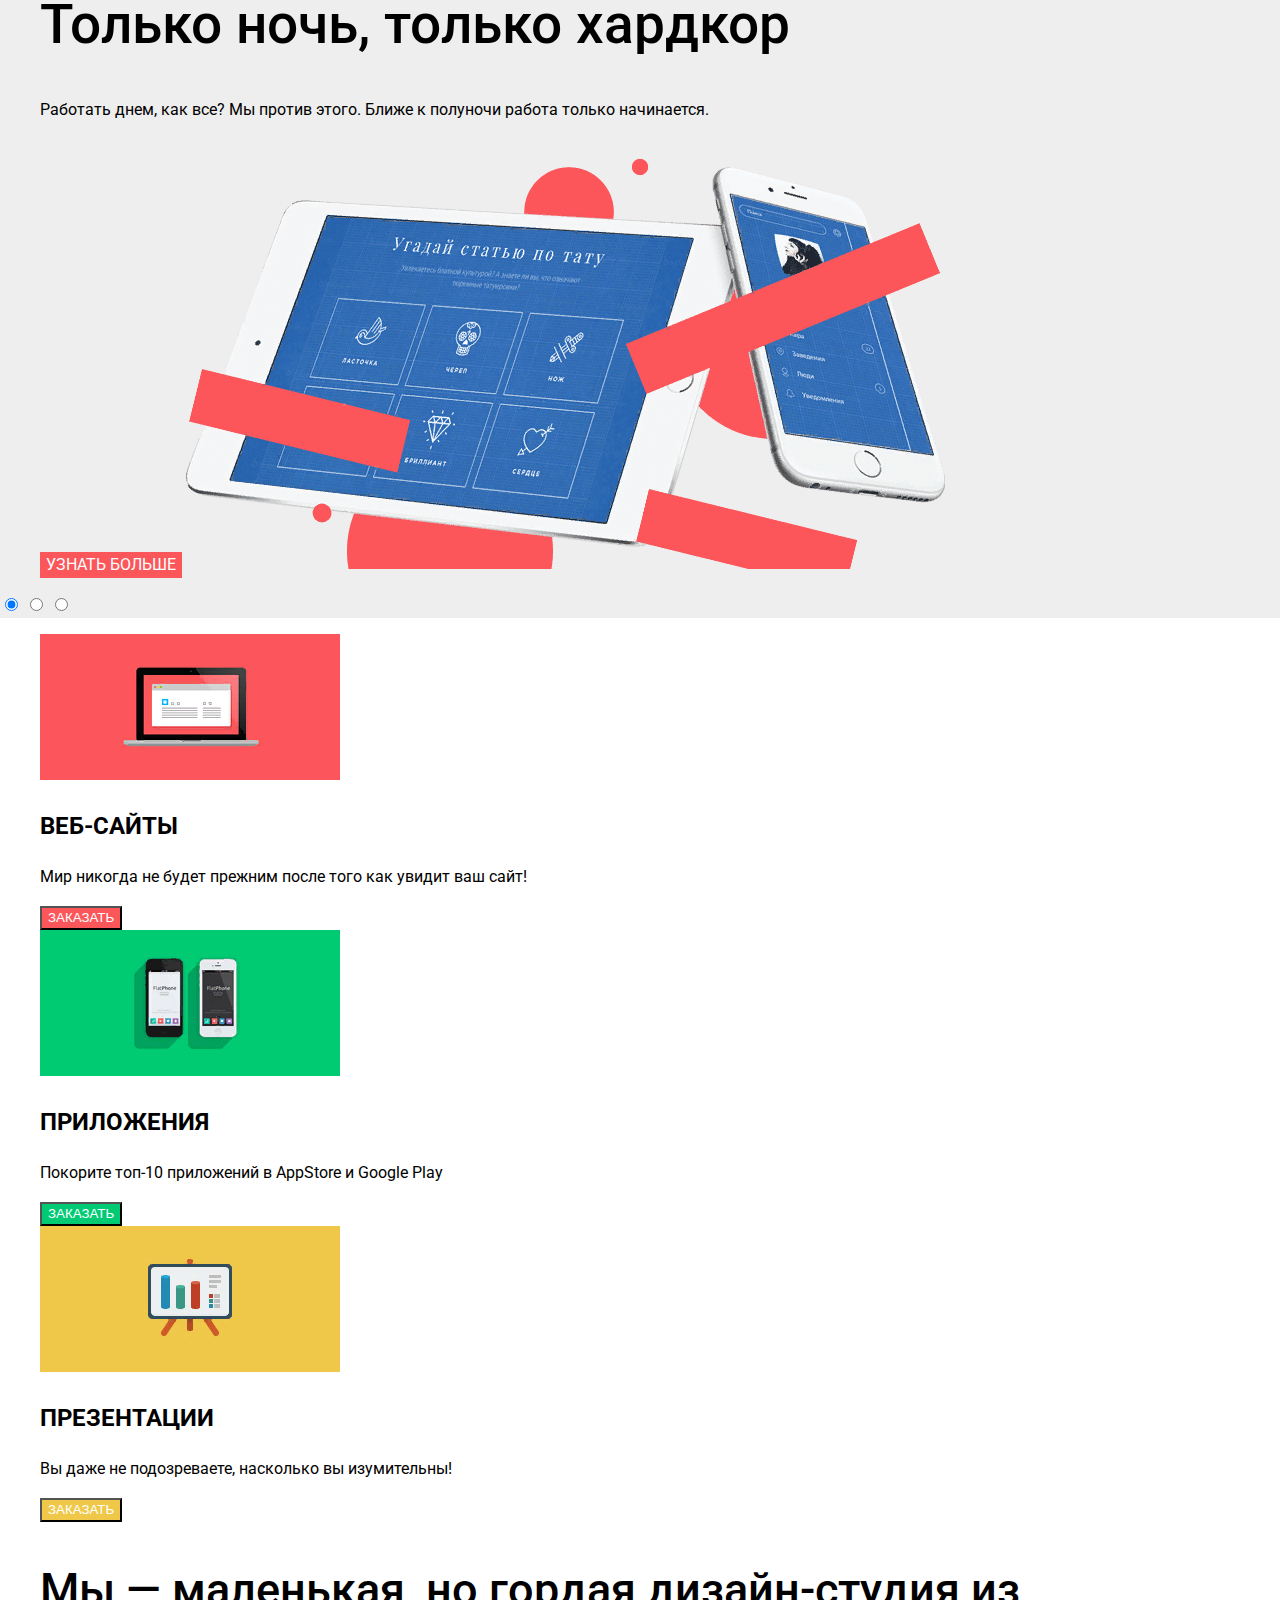
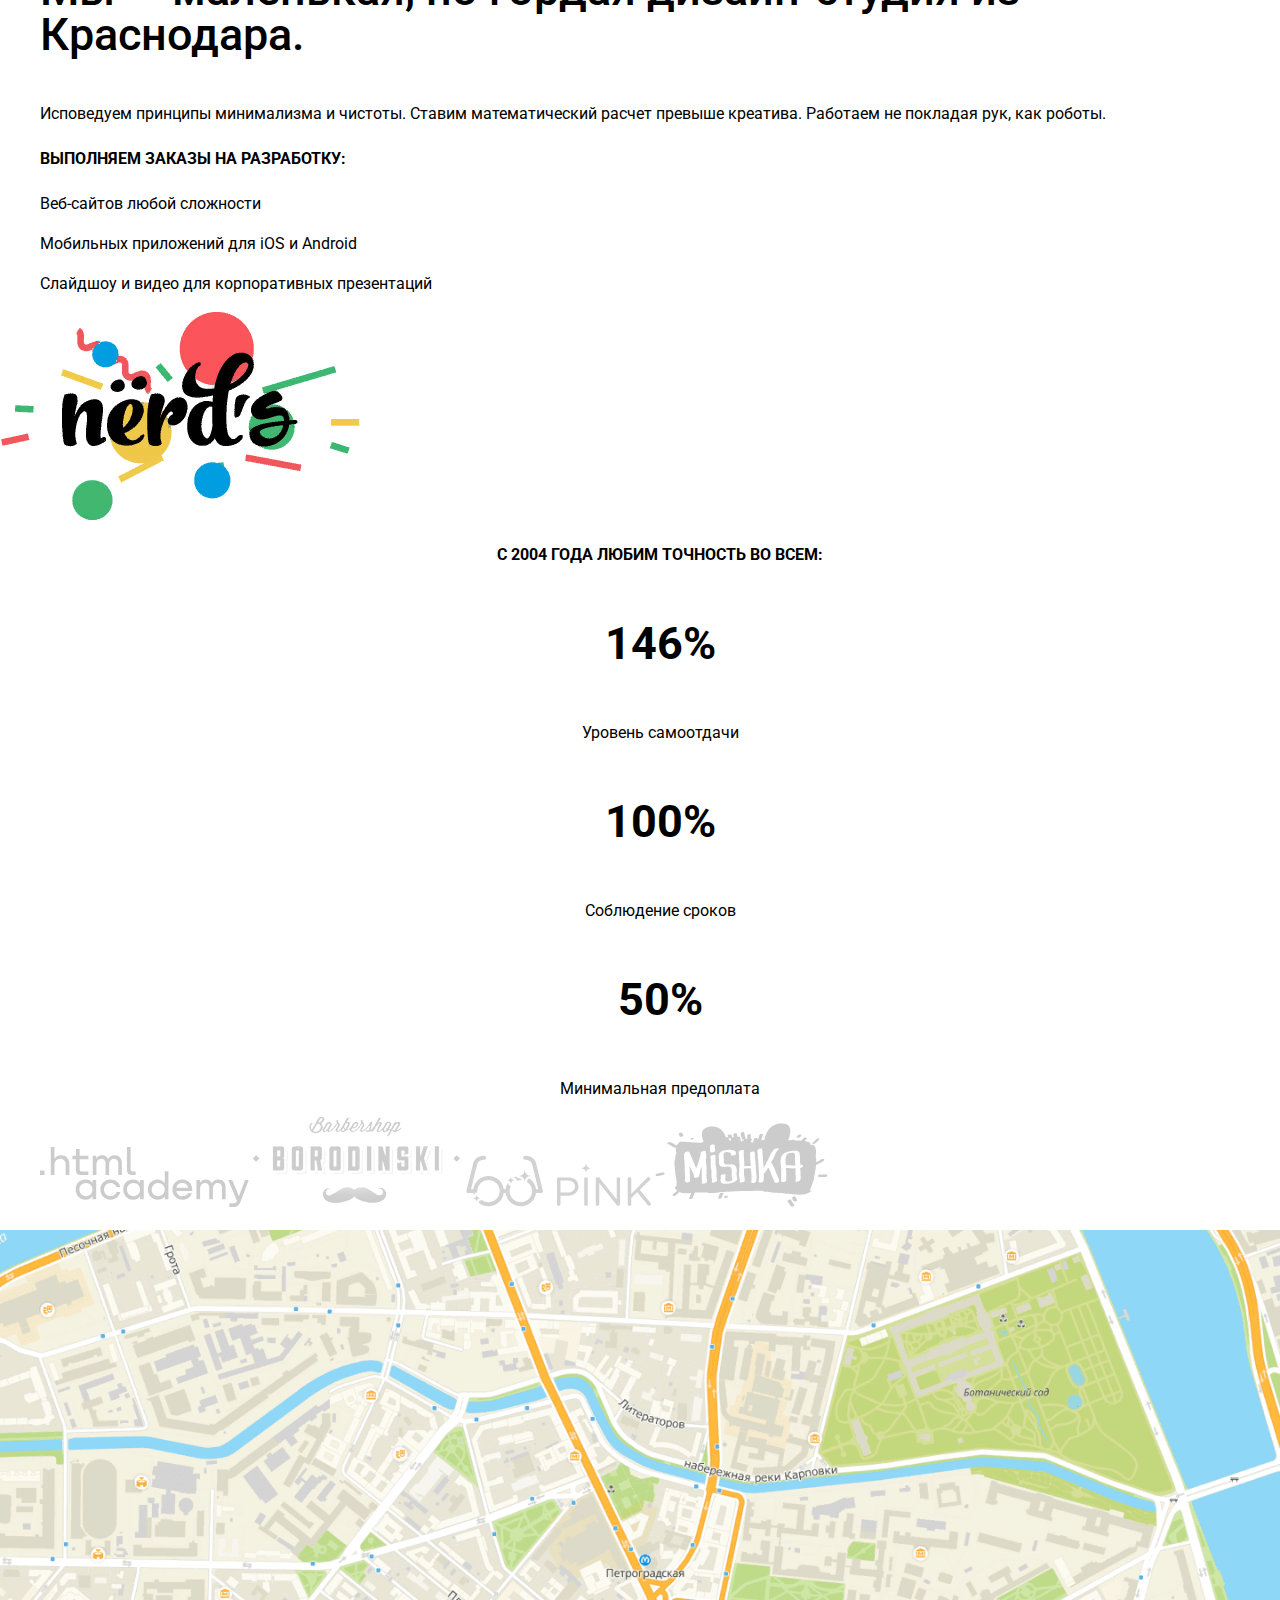
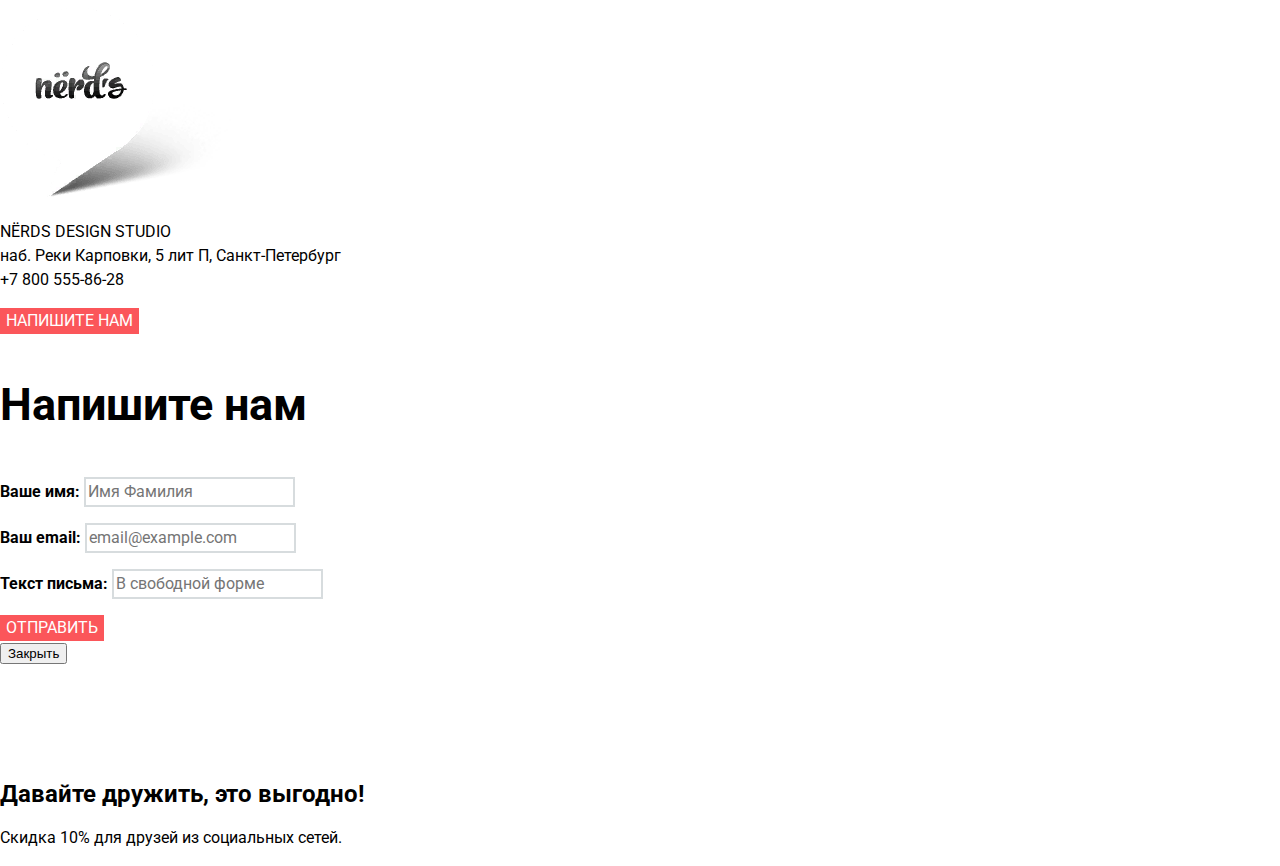
==== commit f2c9b118: "23.12" ====
--- a/index.html
+++ b/index.html
@@ -12,6 +12,7 @@
 
 <body class="page-body">
 
+    <div class="index-columns">
 <header class="main-header">
     <nav class="main-navigation">
         <a class="main-header-logo">
@@ -77,6 +78,8 @@
         <label for="slide2"></label>
         <label for="slide3"></label>
     </div>
+
+</div>
 
 <section class="services">
     <!--
--- a/style.css
+++ b/style.css
@@ -48,11 +48,20 @@
 
 /* Main navigation */
 
+.index-columns {
+    color: var(--basic-black);
+    background-color: var(--basic-warm-grey);
+}
+
 .main-navigation {
     font-size: 16px;
     line-height: 30px;
-    color: var(--basic-black);
-    background-color: var(--basic-warm-grey);
+}
+
+.index-columns h1 {
+    font-size: 55px;
+    line-height: 55px;
+    text-transform: none;
 }
 
 .main-header-logo:hover,
@@ -68,9 +77,6 @@
     list-style: none;
 }
 
-.site-navigation-current a:not([href]) {
-    background-color: var(--basic-warm-grey);
-}
 
 /* User navigation */
 
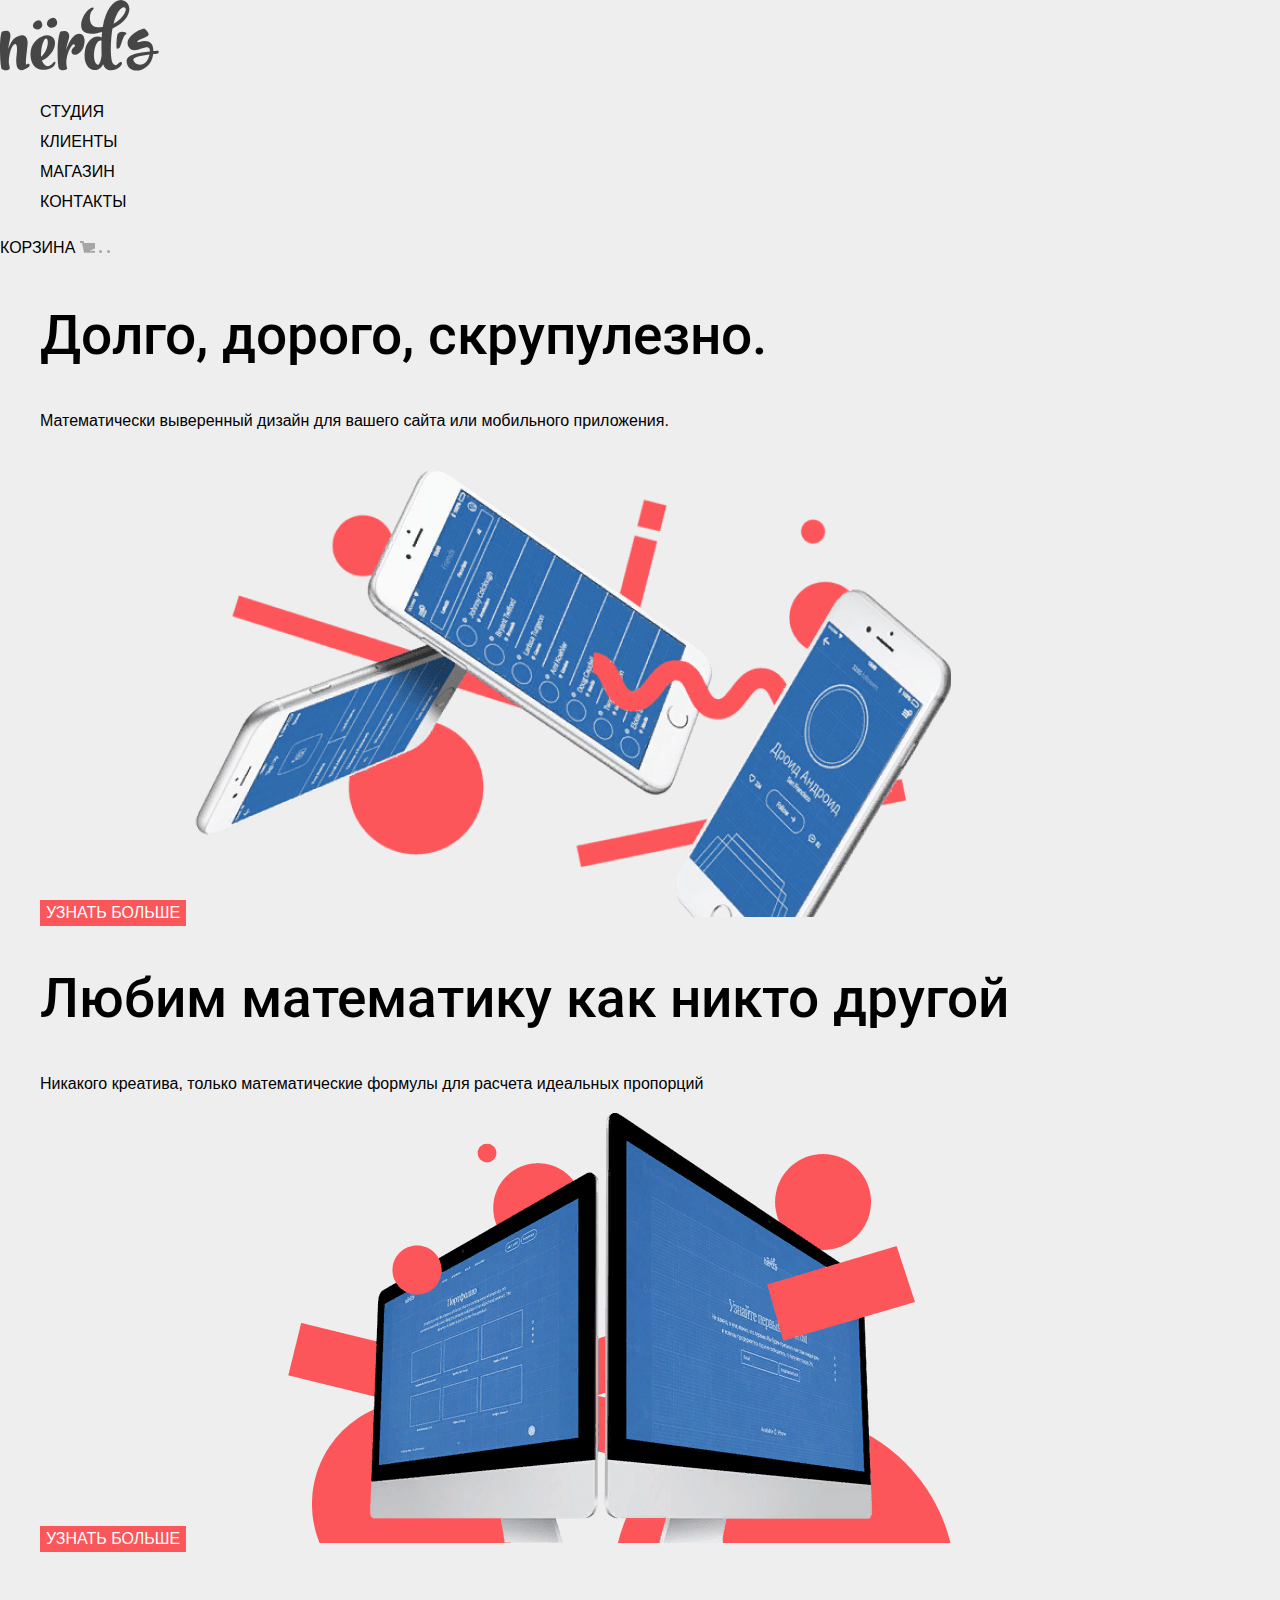
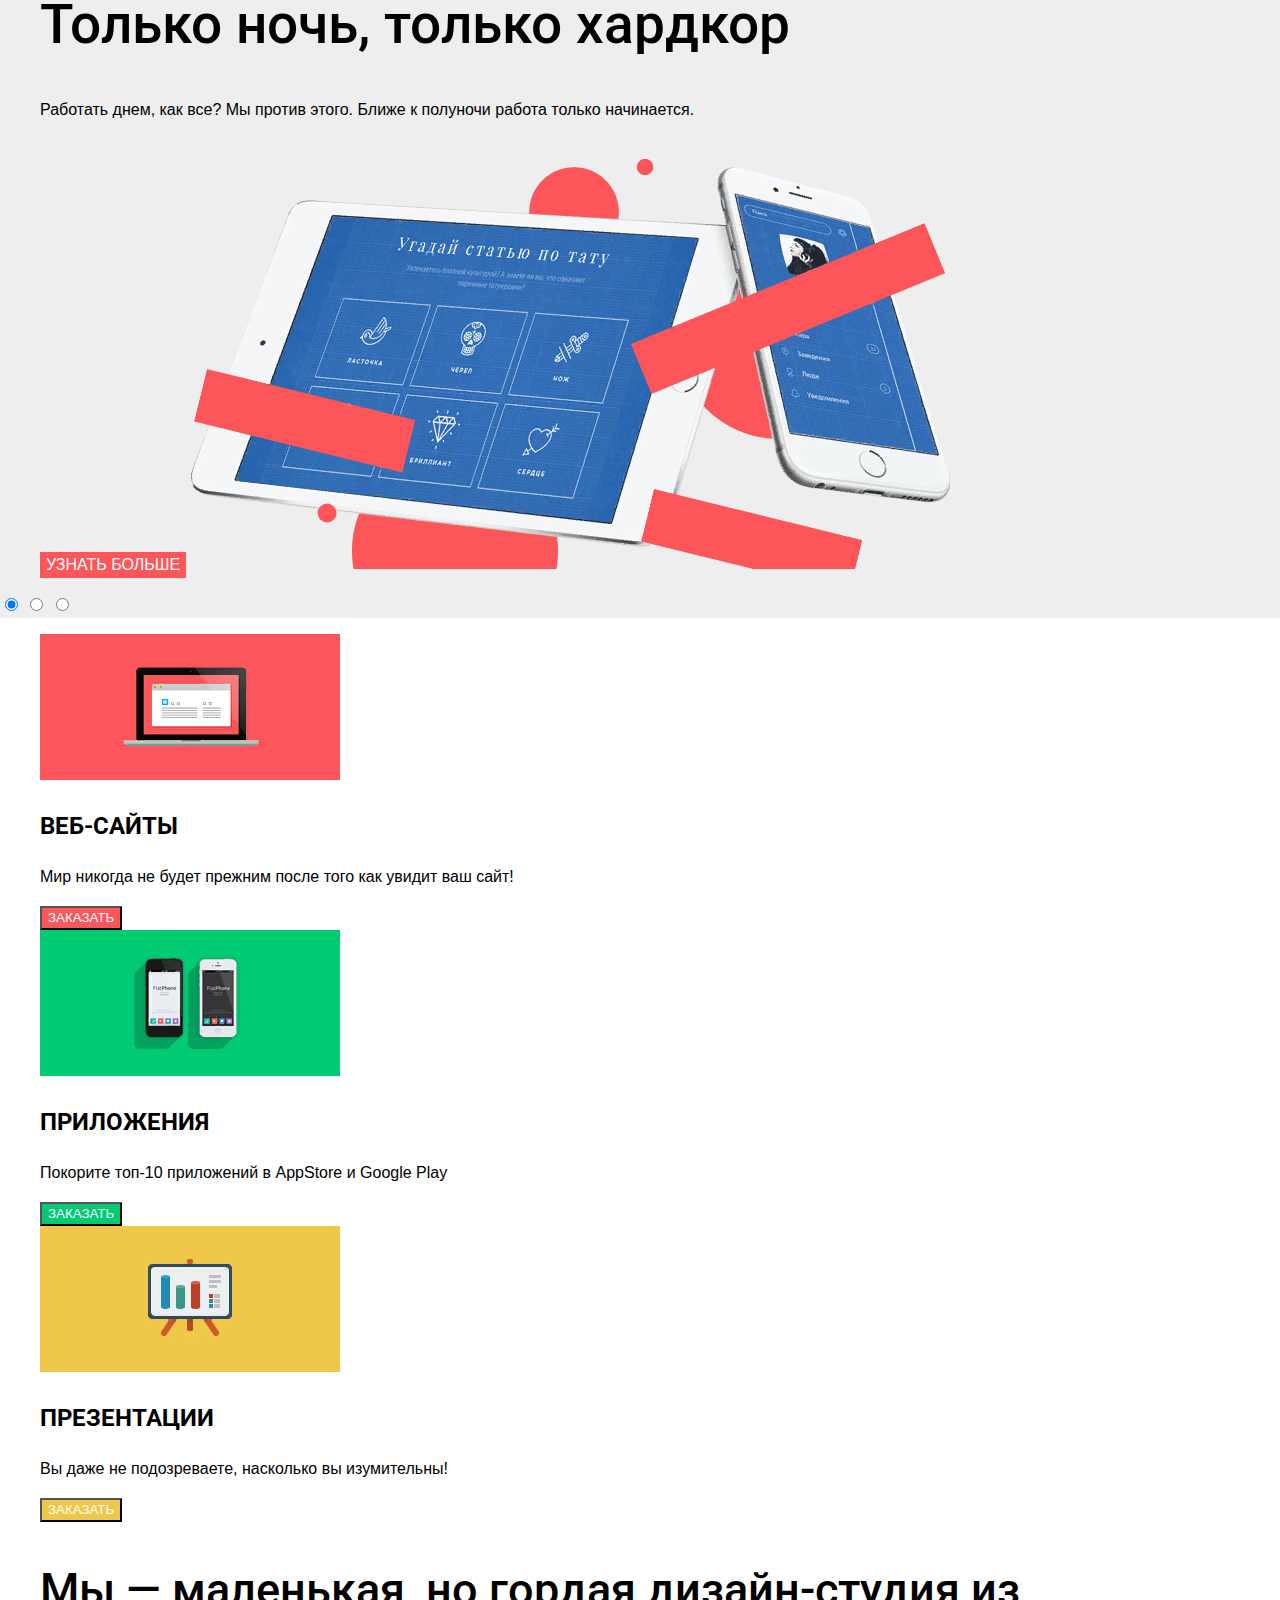
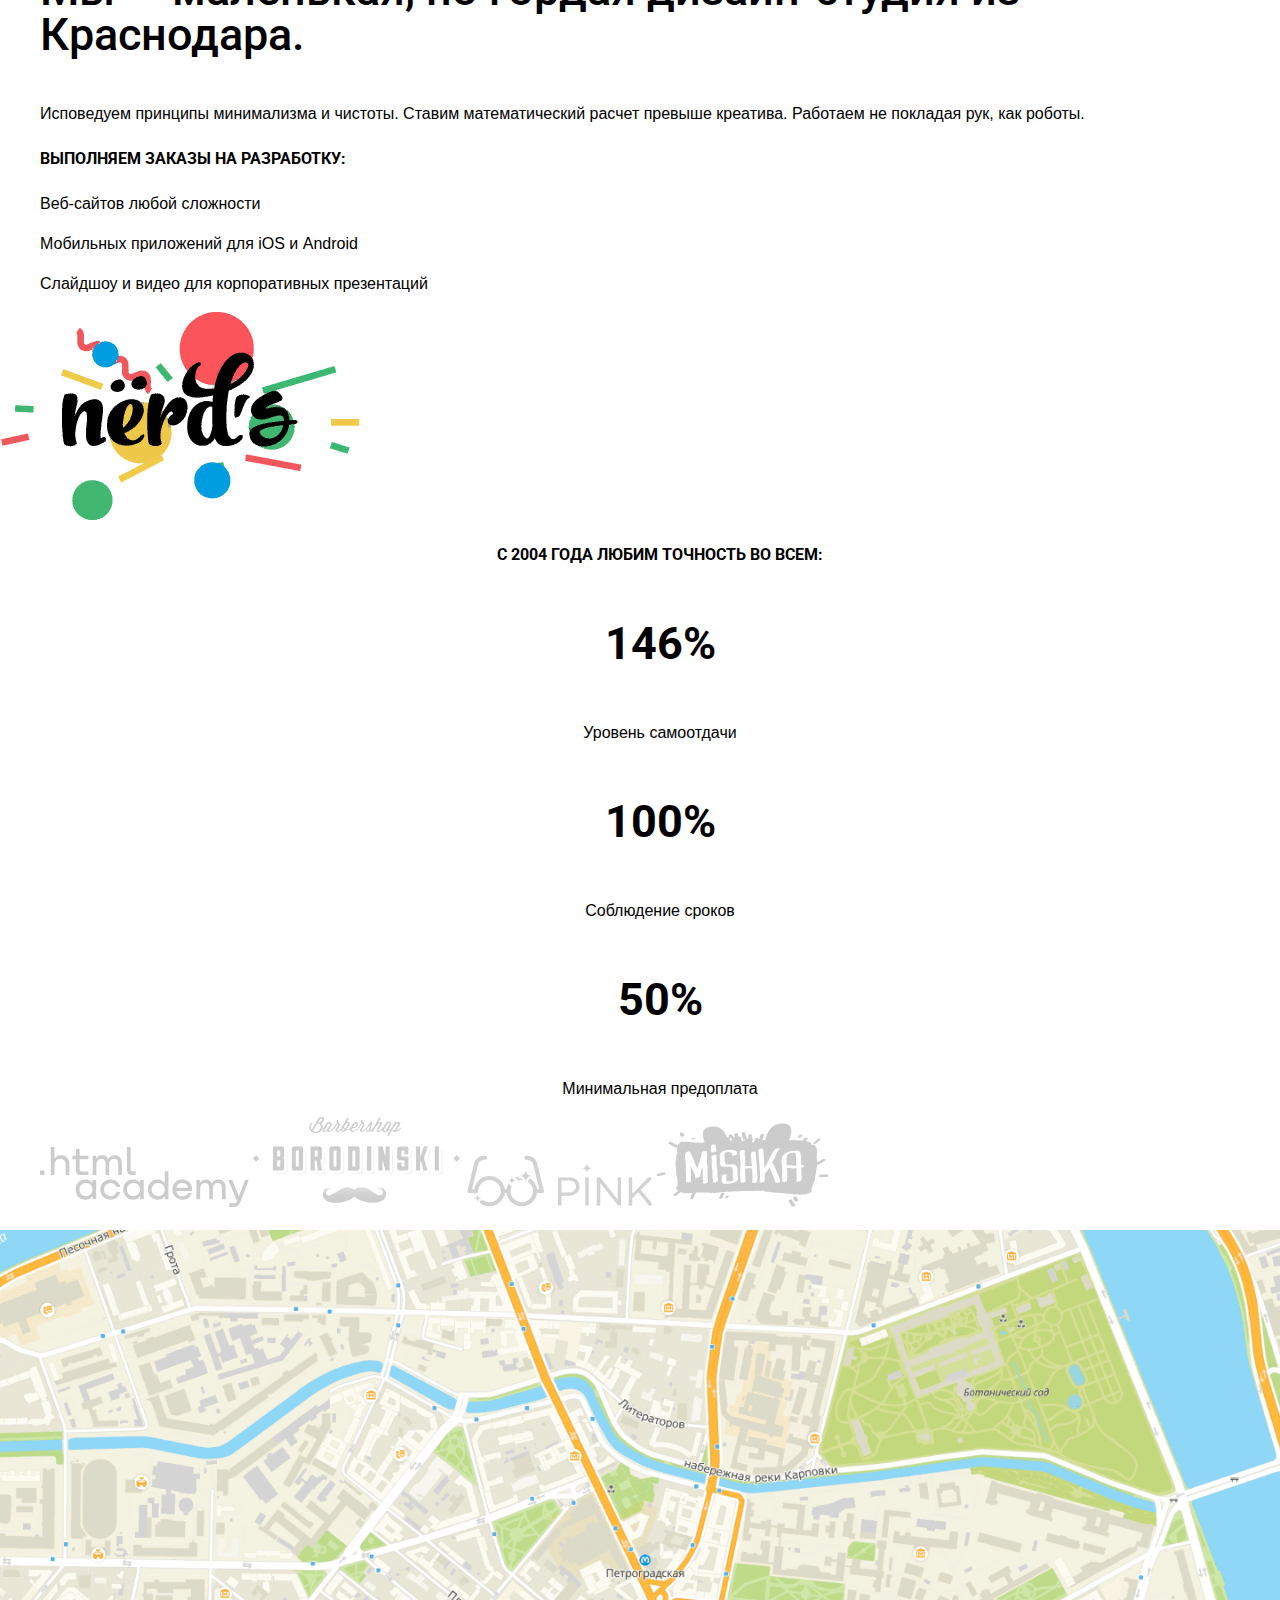
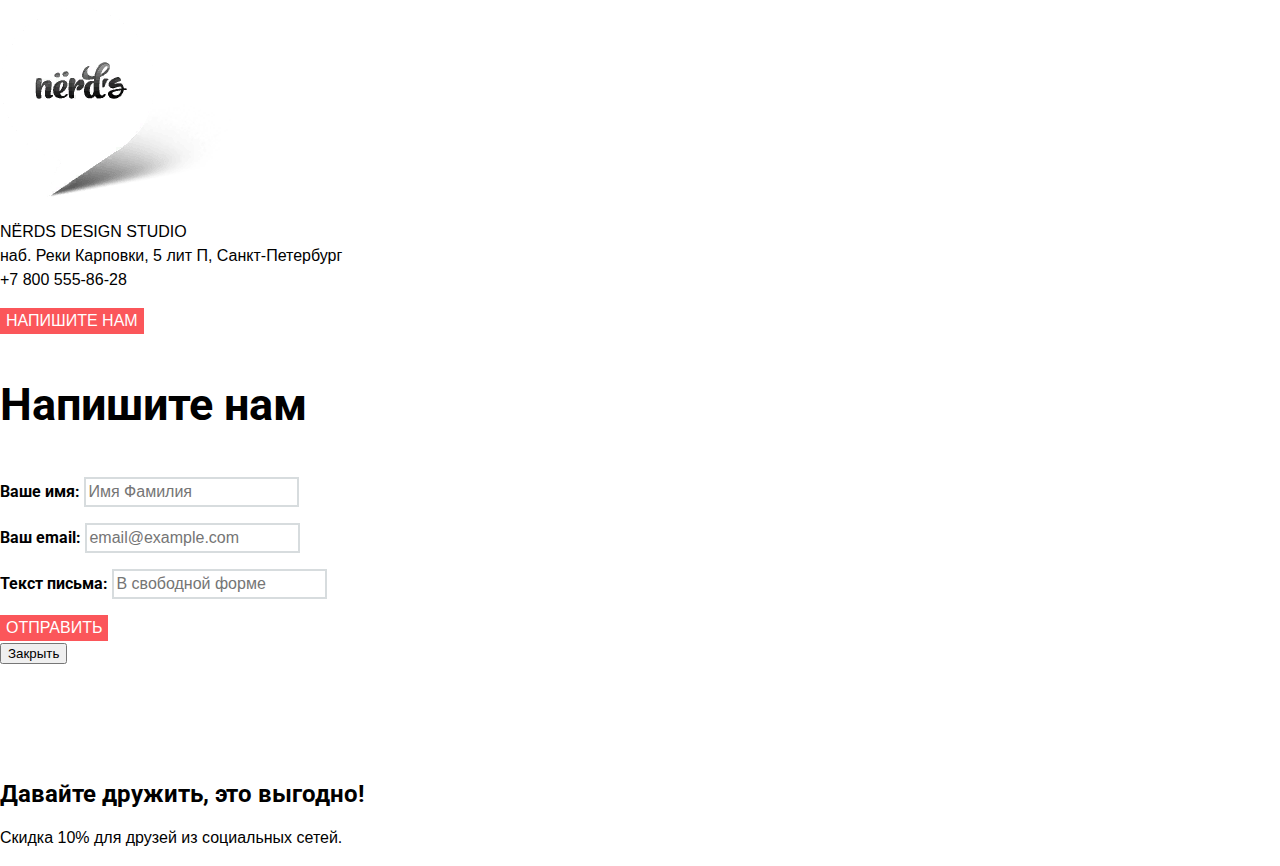
==== commit 7e202a32: "28.12" ====
--- a/index.html
+++ b/index.html
@@ -3,7 +3,7 @@
 <head>
   <meta charset="UTF-8">
   <title>Дизайн студия "Нердс"</title>
-  <link rel="stylesheet" href="https://fonts.googleapis.com/css2? family=PT+Sans+Narrow:wght@400;700&family=Roboto:wght@400;500;700&display=swap">
+  <link rel="stylesheet" href="https://fonts.googleapis.com/css2?family=PT+Sans+Narrow:wght@400;700&family=Roboto:wght@400;500;700&display=swap">
   <link href="normalize.css" rel="stylesheet">
   <link href="style.css" rel="stylesheet">
 
--- a/style.css
+++ b/style.css
@@ -1,3 +1,14 @@
+/* Fonts */
+
+@font-face {
+    font-family: "Roboto";
+    src:
+    url("https://fonts.googleapis.com/css2?family=PT+Sans+Narrow:wght@400;700&family=Roboto:wght@400;500;700&display=swap.woff2") format(woff2),
+    url("https://fonts.googleapis.com/css2?family=PT+Sans+Narrow:wght@400;700&family=Roboto:wght@400;500;700&display=swap.woff") format(woff);
+    font-weight: 400;
+    font-style: normal;
+}
+
 /* Variables */
 
 :root {
@@ -19,6 +30,9 @@
     --basic-light-grey: #D7DCDE;
     --basic-grey-2: #B4B9BB;
     --basic-black-2: #444444;
+    --basic-black-3: #283136;
+    --basic-grey-3: #DFDFDF;
+    --basic-grey-4: #D5D5D5;
 }
 
 /* Global */
@@ -358,3 +372,100 @@
 .social-button img:active {
     background-color: var(--basic-coral-undertone-3);
 }
+
+
+/* List-of-templates */
+
+.sort-list {
+    list-style: none;
+}
+
+.sort-list a {
+    color: var(--basic-black);
+    opacity: 0.3;
+    text-transform: uppercase;
+}
+
+.sort-list a:hover,
+.sort-list a:focus {
+    opacity: 0.6;
+}
+
+.sort-list a:active {
+    color: var(--basic-black);
+}
+
+.templates-list {
+    list-style: none;
+}
+
+.templates-list h3 {
+    font-size: 18px;
+    line-height: 30px;
+    text-transform: uppercase;
+}
+
+.templates-item-price .button {
+    line-height: 18px;
+    text-align: center;
+}
+
+/* Filter */
+
+.filter legend {
+    font-size: 18px;
+    line-height: 30px;
+    font-weight: 700;
+}
+
+.filter ul {
+    list-style: none;
+    line-height: 20px;
+    list-style: none;
+}
+
+.filter-input-radio:hover + label,
+.filter-input-radio:focus + label {
+    color: var(--basic-black-3);
+}
+
+.filter-input-checkbox:hover + label,
+.filter-input-checkbox:focus + label {
+    color: var(--basic-black-3);
+}
+
+.filter-input-radio:disabled + label,
+.filter-input-radio:disabled + label {
+    color: var(--basic-black-3);
+    opacity: 0.3;
+}
+
+/* Pagination */
+
+.pagination-list {
+    list-style: none;
+}
+
+.pagination-item a {
+    color: var(--basic-black);
+    background-color: var(--basic-warm-grey);
+}
+
+.pagination-item a:hover,
+.pagination-item a:focus {
+    background-color: var(--basic-grey-3);
+}
+
+.pagination-item a:active {
+    background-color: var(--basic-grey-4);
+    box-shadow: inset 0px 3px 0px rgba(0, 1, 1, 0.1);
+}
+
+.pagination-item-current a:hover,
+.pagination-item-current a:focus,
+.pagination-item-current a:active {
+    border: 3px solid #DBDBDB;
+    border-radius: 3px;
+    color: var(--basic-black);
+}
+
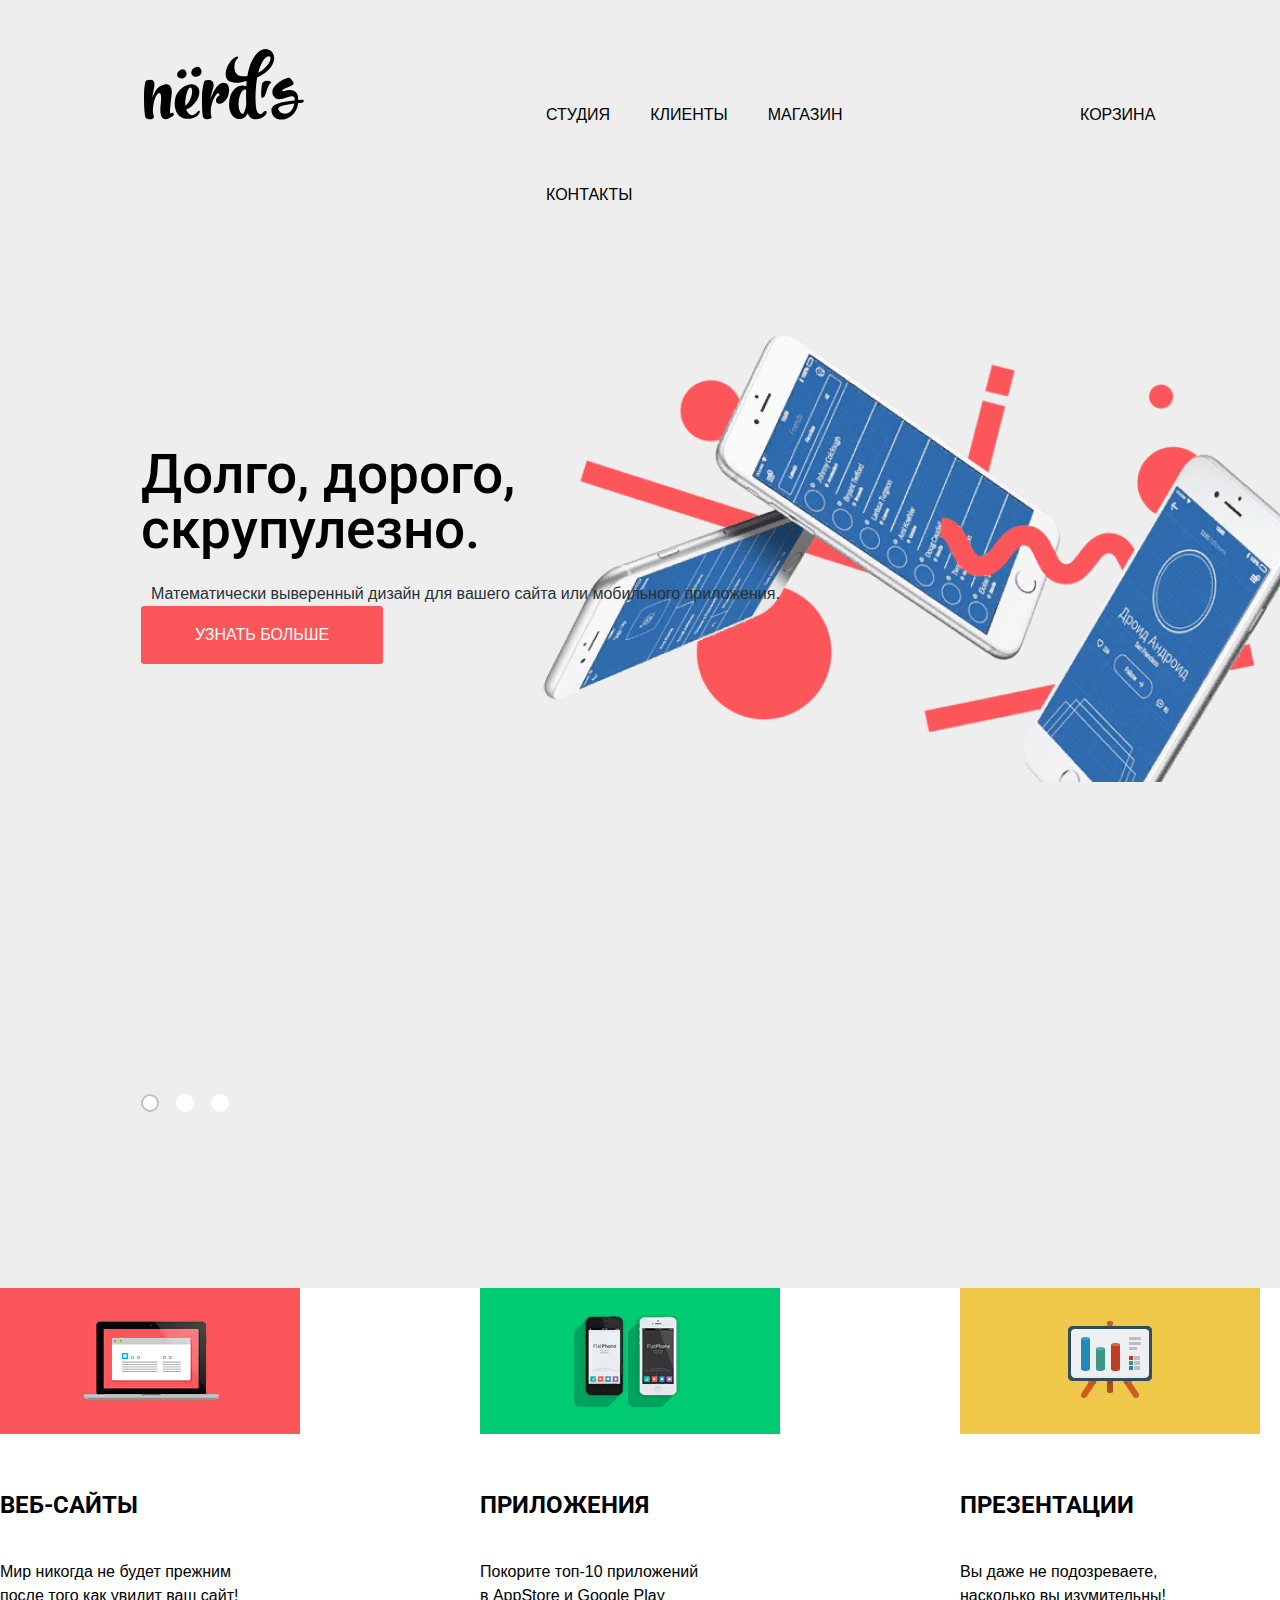
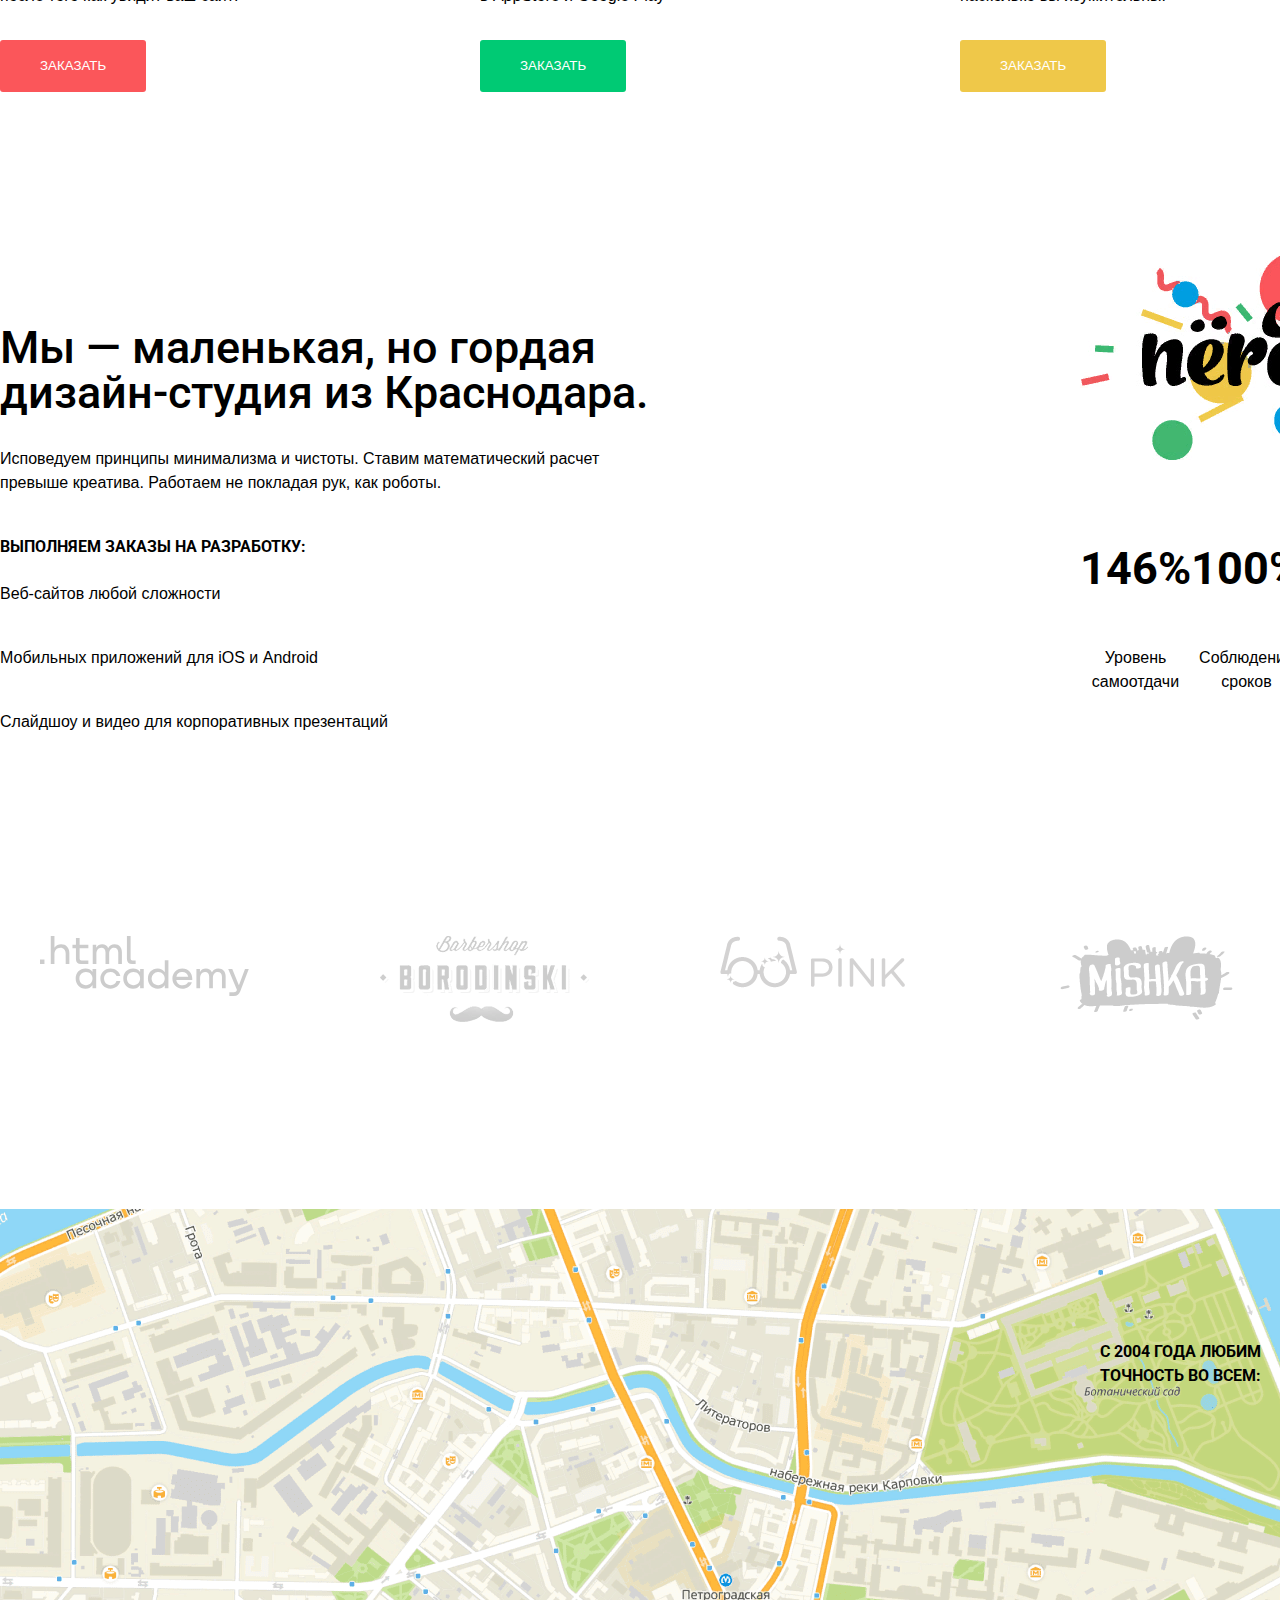
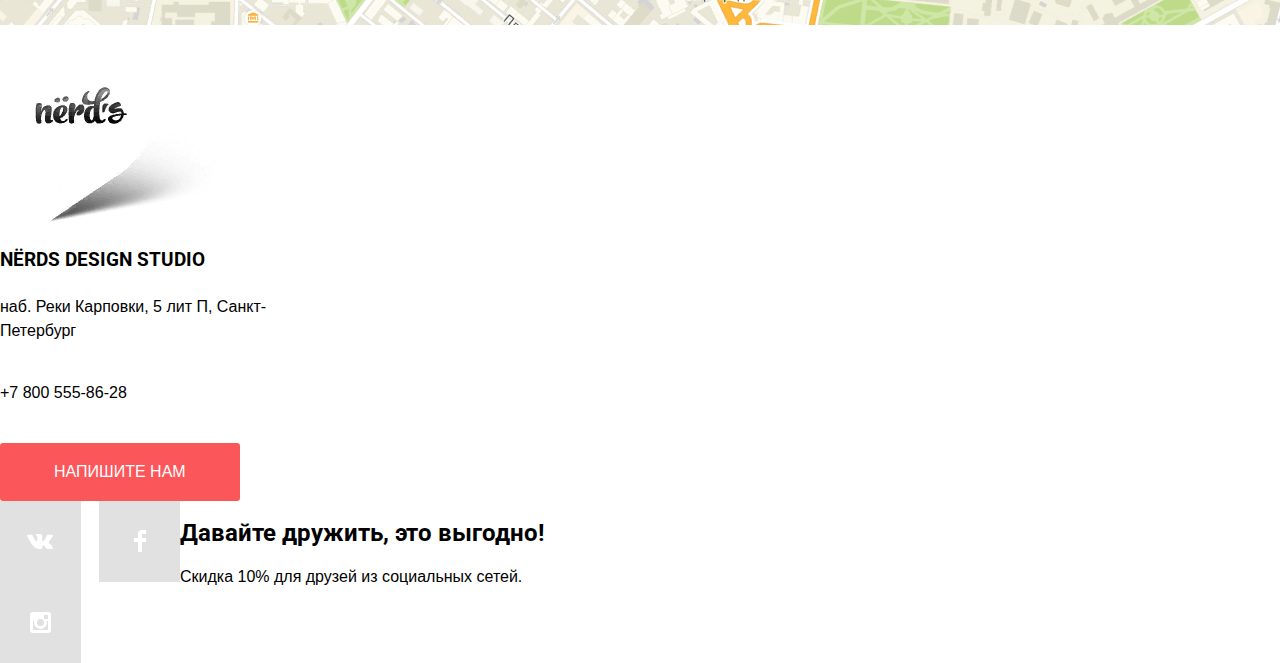
==== commit d8a15bfa: "16.02" ====
--- a/index.html
+++ b/index.html
@@ -5,7 +5,7 @@
   <title>Дизайн студия "Нердс"</title>
   <link rel="stylesheet" href="https://fonts.googleapis.com/css2?family=PT+Sans+Narrow:wght@400;700&family=Roboto:wght@400;500;700&display=swap">
   <link href="normalize.css" rel="stylesheet">
-  <link href="style.css" rel="stylesheet">
+  <link href="style/style.css" rel="stylesheet">
 
   <link rel="icon" href="favicon.ico">
 </head>
@@ -16,103 +16,89 @@
 <header class="main-header">
     <nav class="main-navigation">
         <a class="main-header-logo">
-            <img src="img/nerds-logo.svg" width="159,87" height="65,02" alt="Логотип Нердс">
-        </a>
+            <img src="img/nerds-logo.svg" width="160" height="65,02" alt="Логотип Нердс">
+        </a>
+        <div class="main-header-bar">
+        <div class="main-navigation-wrapper">
         <ul class="site-navigation">
             <li><a href="blank.html">Студия</a></li>
             <li><a href="blank.html">Клиенты</a></li>
             <li><a href="catalog.html">Магазин</a></li>
             <li><a href="blank.html">Контакты</a></li>
         </ul>
-        <a class="login-basket" href="blank.html">Корзина
-            <img src="img/Shape.svg" width="15" height="11" alt="Иконка корзины">
-            <img src="img/Oval .svg" width="3" height="3" alt="Иконка корзины">
-            <img src="img/Oval.svg" width="3" height="3" alt="Иконка корзины">
-        </a>
+        <div class="user-navigation">
+        <a class="login-basket" href="login.html">Корзина</a>
+    </div>
+    </div>
+</div>
     </nav>
 </header>
 
 <main class="container">
-
-<!--
-<h1>Дизайн студия "Нердс"</h1>
--->
-
-<section class="features">
+<h1 class="visually-hidden">Дизайн студия "Нердс"</h1>
+
+<section class="features features-1">
+    <h2 class="visually-hidden">Преимущества</h2>
     <ul class="features-list">
-        <li class="feature-item">
-        <h2>Долго, дорого, скрупулезно.</h2>
+        <li class="feature-item slide-current">
+        <h3 class="slide-title">Долго, дорого, скрупулезно.</h3>
         <p>Математически выверенный дизайн для вашего сайта или мобильного приложения.</p>
-        <button class="button" type="button">Узнать больше</button>
-        <img src="img/nerds-index-slide1 1.png" width="760" height="431" alt="Слайды">
+        <a class="button slide-button" href="#">Узнать больше</a>
     </li>
 
     <li class="feature-item">
-    <h2>Любим математику как никто другой</h2>
+    <h3 class="slide-title">Любим математику как никто другой</h3>
     <p>Никакого креатива, только математические формулы для расчета идеальных пропорций</p>
-    <button class="button" type="button">Узнать больше</button>
-    <img src="img/nerds-index-slide2 1.png" width="760" height="431" alt="Слайды">
+    <a class="button slide-button" href="#">Узнать больше</a>
 </li>
 
 <li class="feature-item">
-<h2>Только ночь, только хардкор</h2>
+<h3 class="slide-title">Только ночь, только хардкор</h3>
 <p>Работать днем, как все? Мы против этого. Ближе к полуночи работа только начинается.</p>
-<button class="button" type="button">Узнать больше</button>
-<img src="img/nerds-index-slide3 1.png" width="760" height="431" alt="Слайды">
+<a class="button slide-button" href="#">Узнать больше</a>
 </li>
 </ul>
-</section>
-
-    <div class="wrapper">
-        <input type="radio" name="point" id="slide1" checked>
-        <input type="radio" name="point" id="slide2">
-        <input type="radio" name="point" id="slide3">
-    </div>
-    <div class="slider">
-        <div class="slides slide1"></div>
-        <div class="slides slide2"></div>
-        <div class="slides slide3"></div>
-    </div>
-    <div class="controls">
-        <label for="slide1"></label>
-        <label for="slide2"></label>
-        <label for="slide3"></label>
-    </div>
-
+
+<div class="slider-controls">
+    <button class="current" type="button" aria-label="Первый слайд"></button>
+    <button type="button" aria-label="Второй слайд"></button>
+    <button type="button" aria-label="Третий слайд"></button>
+</div>
+</section>
 </div>
 
 <section class="services">
-    <!--
-        <h2>Услуги</h2>
-    -->
+        <h2 class="visually-hidden">Услуги</h2>
     <ul class="services-list">
 <li class="services-item">
         <img src="img/illustration-1 1.jpg" width="300" height="146" alt="Иллюстрация 1 к веб-сайтам">
             <h3>Веб-сайты</h3>
-            <p>Мир никогда не будет прежним после того как увидит ваш сайт!</p>
+            <p>Мир никогда не будет прежним<br>
+            после того как увидит ваш сайт!</p>
             <button class="services-item-1" class="button" type="button">Заказать</button>
         </li>
         
         <li class="services-item">
         <img src="img/illustration-2 1.jpg" width="300" height="146" alt="Иллюстрация 2 к приложениям">
         <h3>Приложения</h3>
-        <p>Покорите топ-10 приложений в AppStore и Google Play</p>
+        <p>Покорите топ-10 приложений<br>
+        в AppStore и Google Play</p>
         <button class="services-item-2" class="button" type="button">Заказать</button>
         </li>
 
         <li class="services-item">
         <img src="img/illustration-3 1.jpg" width="300" height="146" alt="Иллюстрация 3 к презентациям">
             <h3>Презентации</h3>
-            <p>Вы даже не подозреваете, насколько вы изумительны!</p>
+            <p>Вы даже не подозреваете,<br>
+            насколько вы изумительны!</p>
             <button class="services-item-3" class="button" type="button">Заказать</button>
         </li>
     </ul>
 </section>
 
+<div class="info">
 <section class="about-company">
-    <!--
-       <h2>О компании</h2> 
-    -->
+       <h2 class="visually-hidden">О компании</h2> 
     <ul class="company-list">
         <li class="company-item">
             <h3>Мы — маленькая, но гордая дизайн-студия из Краснодара.</h3>
@@ -129,13 +115,11 @@
 </section>
 
 <section class="numbers">
-    <!--
-       <h2>Нердс в цифрах</h2> 
-    -->
+       <h2 class="visually-hidden">Нердс в цифрах</h2> 
     <img src="img/nerds-illustration 1.png" width="360" height="208" alt="Иллюстрация Нердс">
     <ul class="numbers-list">
         <li class="numbers-item">
-            <p>с 2004 года Любим точность во всем:</p>
+            <h4>с 2004 года Любим точность во всем:</h4>
         </li>
 
 <li class="number-item">
@@ -154,12 +138,10 @@
            </li>
     </ul>
 </section>
+</div>
 
 <section class="clients">
-    <!--
-        <h2>Клиенты</h2>
-    -->
-
+        <h2 class="visually-hidden">Клиенты</h2>
     <figure class="client-base">
         <a href="https://htmlacademy.ru/">
             <img src="img/logo_htmlacademy 1.svg" width="209" height="90" alt="Логотип HTML Academy">
@@ -176,27 +158,30 @@
     </figure>
 </section>
 
+<div class="useful">
+
+    <section class="map">
+        <h2 class="visually-hidden">Контактная информация</h2>
+    <img src="img/map 1.png" width="1440" height="416" alt="наб. Реки Карповки, 5 лит П, Санкт-Петербург">
+    <img src="img/map-marker 1.png" width="231" height="190" alt="Отметка на карте">
+</section>
+
 <section class="contacts">
-    
-    <!--
-        <h2>Контактная информация</h2>
-    -->
+        <h2 class="visually-hidden">Контактная информация</h2>
    
-    <img src="img/map 1.png" width="1440" height="416" alt="Карта 1">
-    <img src="img/map-marker 1.png" width="231" height="190" alt="Отметка на карте">
-    <p>NЁRDS DESIGN STUDIO<br>
-        наб. Реки Карповки, 5 лит П, Санкт-Петербург<br>
+    <h3>NЁRDS DESIGN STUDIO</h3>
+        <p>наб. Реки Карповки, 5 лит П, Санкт-Петербург</p>
         <a class="contacts-phone" href="tel:+78005558628">+7 800 555-86-28</a>
     </p>
     <button class="button" type="button">Напишите нам</button>
 </section>
 
-<section class="write to us">
+<section class="modal write-to-us">
+    <h2>Напишите нам</h2>
     <!--
         <a href="https//echo.htmlacademy.ru">Напишите нам</a>
     -->
     <form class="write-form" action="https//echo.htmlacademy.ru" method="post">
-        <p class="write-info">Напишите нам</p>
         <p class="write-item">
             <label for="write-name">Ваше имя:</label>
             <input id="write-name" type="text" name="name" placeholder="Имя Фамилия">
@@ -205,43 +190,50 @@
             <label for="write-email">Ваш email:</label>
             <input id="write-email" type="text" name="email" placeholder="email@example.com">
         </p>
-        <p class="write-item">
+        <p class="write-item-3">
             <label for="write-text">Текст письма:</label>
             <input id="write-text" type="text" name="text" placeholder="В свободной форме">
         </p>
 <button class="button" type="submit">Отправить</button>
     </form>
-    <button class="write-close" type="button">Закрыть</button>
-</section>
+    <button class="write-close" type="button" visually-hidden="Закрыть"></button>
+</section>
+</div>
 
 </main>
 
 <footer class="main-footer">
     <section class="footer-social">
-        <!--
-            <h2>Мы в соцсетях</h2>
-        -->
+            <h2 class="visually-hidden">Мы в соцсетях</h2>
+     <div class="social-network"> 
 <ul>
     <li>
         <a class="social-button" href="#">
-            <img src="img/vk-icon.svg" width="26" height="15" alt="Иконка Вконтакте">
+            <span class="visually-hidden">Вконтакте</span>
+            <svg xmlns="http://www.w3.org/2000/svg" width="27" height="15" fill="none"><path fill="#fff" d="M16.14 11.51c.95-.3 2.18 2.04 3.48 2.94.98.68 1.73.53 1.73.53l3.47-.05s1.82-.1.96-1.55c-.07-.12-.5-1.07-2.59-3.02-2.17-2.05-1.88-1.71.74-5.25 1.6-2.15 2.24-3.46 2.04-4.02-.2-.54-1.37-.4-1.37-.4L20.7.7c-.38 0-.7.12-.85.52 0 0-.62 1.66-1.45 3.08-1.74 2.99-2.43 3.15-2.72 2.96-.66-.43-.5-1.74-.5-2.67 0-2.9.44-4.1-.84-4.41A6.6 6.6 0 0 0 12.5 0c-1.39-.03-2.57 0-3.24.32-.45.23-.79.72-.58.74.26.04.84.16 1.15.59.4.55.4 1.79.4 1.79s.22 3.41-.55 3.83c-.53.3-1.25-.3-2.8-3.01-.8-1.4-1.4-2.92-1.4-2.92s-.1-.29-.32-.45c-.25-.18-.6-.24-.6-.24L.85.68S.29.7.08.95c-.18.21-.01.66-.01.66s2.9 6.89 6.2 10.35c3.02 3.18 6.46 2.97 6.46 2.97h1.55s.47-.05.7-.31c.23-.24.22-.7.22-.7s-.03-2.1.94-2.41Z"/></svg>
         </a>
     </li>
     <li>
         <a class="social-button" href="#">
-            <img src="img/fb-icon.svg" width="12" height="22" alt="Иконка Фэйсбука">
+            <span class="visually-hidden">Фэйсбук</span>
+            <svg xmlns="http://www.w3.org/2000/svg" width="12" height="22" fill="none"><path fill="#fff" d="M12 4V0H8a4 4 0 0 0-4 4v4H0v4h4v10h4V12h4V8H8V4h4Z"/></svg>
         </a>
     </li>
     <li>
         <a class="social-button" href="#">
-            <img src="img/insta-icon.svg" width="21" height="21" alt="Иконка Инстаграма">
+            <span class="visually-hidden">Инстаграм</span>
+            <svg xmlns="http://www.w3.org/2000/svg" width="21" height="21" fill="none"><path fill="#fff" fill-rule="evenodd" d="M3 0h15a3 3 0 0 1 3 3v15a3 3 0 0 1-3 3H3a3 3 0 0 1-3-3V3a3 3 0 0 1 3-3Zm11 10.5a3.5 3.5 0 1 0-7 0 3.5 3.5 0 0 0 7 0ZM3 18V9h1.18a6.5 6.5 0 1 0 12.64 0H18v9H3ZM14 7h4V3h-4v4Z" clip-rule="evenodd"/></svg>
         </a>
     </li>
 </ul>
+</div>   
+
+<div class="bonus">
 <p class="footer-info">
     <h2>Давайте дружить, это выгодно!</h2>
     <p>Скидка 10% для друзей из социальных сетей.</p>
 </p>
+</div>
     </section>
 </footer>
 
--- a/style/style.css
+++ b/style/style.css
@@ -0,0 +1,1391 @@
+/* Fonts */
+
+@font-face {
+    font-family: "Roboto";
+    src:
+    url("https://fonts.googleapis.com/css2?family=PT+Sans+Narrow:wght@400;700&family=Roboto:wght@400;500;700&display=swap.woff2") format(woff2),
+    url("https://fonts.googleapis.com/css2?family=PT+Sans+Narrow:wght@400;700&family=Roboto:wght@400;500;700&display=swap.woff") format(woff);
+    font-weight: 400;
+    font-style: normal;
+}
+
+/* Variables */
+
+:root {
+    --basic-warm-grey: #EEEEEE;
+    --basic-white: #FFFFFF;
+    --basic-coral: #FB565A;
+    --basic-coral-undertone: #FB565A4D;
+    --basic-dark-grey: #4D4D4D;
+    --basic-black: #000000;
+    --basic-green: #00CA74;
+    --basic-yellow: #EFC849;
+    --basic-coral-undertone-2: #E74246;
+    --basic-coral-undertone-3: #D7373B;
+    --basic-green-2: #00BC6C;
+    --basic-green-3: #00AA62;
+    --basic-yellow-2: #EAB534;
+    --basic-yellow-3: #E5A722;
+    --basic-grey: #666666;
+    --basic-light-grey: #D7DCDE;
+    --basic-grey-2: #B4B9BB;
+    --basic-black-2: #444444;
+    --basic-black-3: #283136;
+    --basic-grey-3: #DFDFDF;
+    --basic-grey-4: #D5D5D5;
+    --basic-grey-5: #E1E1E1;
+    --basic-black-4: #231F20;
+    --basic-grey-6: #A6A6A6;
+    --basic-grey-7: #C1C1C1;
+}
+
+/* Global */
+
+.page-body {
+    min-width: 960px;
+    margin: 0;
+    padding: 0;
+    font-family: "Roboto", Arial, sans-serif;
+    font-size: 16px;
+    line-height: 24px;
+    font-weight: 400;
+    color: var(--basic-black);
+    text-transform: none;
+    background-color: var(--basic-white);
+    background-position: top right;
+
+    min-height: 100%;
+    display: grid;
+    grid-template-rows: min-content 1fr min-content;
+    align-content: start;
+
+    position: relative;
+    padding-bottom: 100px;
+}
+
+/* Main header */
+
+.main-header {
+    margin-bottom: 70px;
+    width: 1160px;
+}
+
+.main-header-bar {
+    background-color: var(--basic-warm-grey);
+}
+
+.main-header-logo {
+    width: 160px;
+    margin: 0 auto;
+    padding: 0 10px;
+    margin-right: 202px;
+
+    margin-top: 49px;
+}
+
+.main-navigation-wrapper {
+    margin: 0 auto;
+    padding: 0 10px;
+
+    width: 100%;
+    margin-bottom: 9px;
+}
+
+.main-header-bar .main-navigation-wrapper {
+    display: flex;
+    justify-content: space-between;
+}
+
+.page-body .main-navigation {
+    align-items: flex-start;
+    flex-direction: row;
+}
+
+a {
+    text-decoration: none;
+}
+
+img {
+    max-width: 100%;
+    height: auto;
+}
+
+.visually-hidden {
+    position: absolute;
+    width: 1px;
+    height: 1px;
+    margin: -1px;
+    border: 0;
+    padding: 0;
+    white-space: nowrap;
+    clip-path: inset(100%);
+    clip: rect(0 0 0 0);
+    overflow: hidden;
+}
+
+/* Grid */
+
+.page {
+    height: 100%;
+}
+
+/* Main navigation */
+
+.index-columns {
+    color: var(--basic-black);
+    background-color: var(--basic-warm-grey);
+}
+
+.index-columns h1 {
+    text-align: center;
+}
+
+.page-body .main-header-logo {
+    width: 160px;
+    height: 65,02px;
+}
+
+.main-navigation {
+    font-size: 16px;
+    line-height: 30px;
+    display: flex;
+    flex-direction: row;
+    align-items: center;
+}
+
+.index-columns h1 {
+    font-size: 55px;
+    line-height: 55px;
+    text-transform: none;
+}
+
+.main-header-logo:hover,
+.main-header-logo:focus {
+    opacity: 0.7; 
+}
+
+.main-header-logo:active {
+    opacity: 0.3;
+}
+
+.site-navigation {
+    width: 460px;
+    list-style: none;
+    margin: 0;
+    padding: 0;
+    display: flex;
+    flex-wrap: wrap;
+    min-height: 50px;
+
+    margin-top: 75px;
+}
+
+(это может убрать)
+.site-navigation-current {
+    position: relative;
+  }
+  
+.site-navigation-current a:not([href]) {
+    background-color: var(--basic-black);
+  }
+
+
+/* User navigation */
+
+.user-navigation {
+  max-width: 164px;
+
+  margin-top: 75px;
+
+}
+
+.user-navigation .login-basket {
+    padding-left: 74px;
+    position: relative;
+}
+
+.site-navigation a,
+.login-basket {
+    color: var(--basic-black);
+    text-transform: uppercase;
+}
+
+.site-navigation li:focus {
+    color: var(--basic-coral);
+} 
+
+
+.site-navigation a:hover,
+.site-navigation a:focus,
+.login-basket:hover,
+.login-basket:focus {
+    color: var(--basic-coral);
+}
+
+.site-navigation a:active,
+.login-basket:active {
+    color: var(--basic-black);
+    opacity: 0.3;
+}
+
+.site-navigation a,
+.user-navigation a {
+    display: block;
+    padding: 25px 20px;
+}
+
+/* login-basket */
+
+.user-navigation .login-basket {
+    padding-left: 74px;
+    position: relative;
+}
+
+.login-basket::before {
+    content: "";
+    position: absolute;
+    top: 32px;
+    left: 30px;
+    width: 15px;
+    height: 15px;
+    background-image: url("img css/login-basket.svg");
+    background-repeat: no-repeat;
+    background-position: 0 0;
+}
+
+/* Container */
+
+.container {
+    width: 1158px;
+    margin: 0 auto;
+    padding: 0 10px;
+}
+
+
+/* Catalog */
+
+.page-catalog .container {
+    display: grid;
+    grid-template-columns: 260px 1fr;
+    align-content: start;
+    width: 1440px;
+}
+ 
+
+.page-catalog .container sort-list {
+    grid-column: 9 / -1;
+}
+
+.catalog {
+    margin-left: 141px;
+}
+
+.templates-item a {
+    display: flex;
+    flex-direction: column;
+    color: var(--basic-black);
+}
+
+.templates-item p {
+    color: var(--basic-grey);
+    order: 1;
+    margin-bottom: 32px;
+    margin-left: 52px;
+    margin-right: 53px;
+    text-align: center;
+    align-items: center;
+}
+
+.templates-list {
+    display: flex;
+    flex-wrap: wrap;
+    padding: 0;
+    margin:0;
+    margin-bottom: 55px;
+}
+
+.templates-item {
+    width: 359px;
+    min-height: 578px;
+    margin-right: 41px;
+    margin-bottom: 30px;
+    background-color: var(--basic-warm-grey);
+}
+
+.templates-item h3 {
+    order: 1;
+    margin-top: 26px;
+    margin-right: 144px;
+    margin-bottom: 12px;
+    margin-left: 145px;
+    text-align: center;
+    align-items: center;
+}
+
+.templates-item img {
+    width: 359px;
+    height: 578px;
+    margin: 0;
+}
+
+.templates-item-price {
+    margin-bottom: 43px;
+    margin-right: 80px;
+    margin-left: 80px;
+    margin-top: 32px;
+    border-radius: 3px;
+    text-align: center;
+    align-items: center;
+}
+
+
+.form fieldset {
+    padding: 0;
+    margin: 0;
+    margin-bottom: 48px;
+    border: none;
+}
+
+.form fieldset:first-child {
+    margin-bottom: 54px;
+}
+
+.form fieldset .grid {
+    margin-bottom: 43px;
+}
+
+.form legend {
+    margin-bottom: 14px;
+    font-size: 18px;
+    line-height: 30px;
+}
+
+.form ul {
+    padding: 0;
+    margin: 0;
+    list-style: none;
+    line-height: 20px;
+}
+
+fieldset .slidecontainer {
+    margin-top: 48px;
+}
+
+
+.list-of-templates h3 {
+    margin-bottom: 48px;
+    margin-top: 55px;
+    margin-left: 140px;
+}
+
+.list-of-templates {
+    margin-left: 140px;
+}
+
+.price {
+    margin: 0;
+    padding: 0;
+    border: none;
+}
+
+.slidecontainer {
+    width: 260px;
+    margin-top: 49px;
+}
+
+.range-controls {
+    position: relative;
+    height: 41px;
+    background-color: var(--basic-warm-grey);
+    border-radius: 3px;
+    margin-bottom: 14px;
+    padding-top: 39px;
+    padding-right: 22px;
+    padding-left: 22px;
+}
+
+.range-controls .scale {
+    height: 2px;
+    background: var(--basic-light-grey);
+}
+
+.range-controls .bar {
+    width: 70%;
+    height: 2px;
+    background: var(--basic-green);
+}
+
+.range-controls .toggle {
+    position: absolute;
+    top: 30px;
+    left: 0;
+    width: 4px;
+    height: 4px;
+    padding: 0;
+    background-color: var(--basic-grey-6);
+    border: 8px solid #FFFFFF;
+    border-radius: 50%;
+    box-shadow: 0px 2px 1px rgba(0, 0, 0, 0.15);
+    cursor: pointer;
+}
+
+.range-controls .toggle-min {
+    left: 18px;
+}
+
+.range-controls .toggle-max {
+    left: 160px;
+}
+
+.price-controls label {
+    text-transform: uppercase;
+    color: var(--basic-black-3);
+}
+
+.price-controls input {
+    width: 60px;
+    padding: 8px;
+    margin-left: 11px;
+    text-align: center;
+    color: var(--basic-black-3);
+    border: none;
+    border-radius: 3px;
+    background: var(--basic-warm-grey);
+}
+
+.price-controls {
+    display: flex;
+    justify-content: space-between;
+}
+
+/* Sort-list */
+
+.sort-list {
+    padding: 0;
+    margin: 0;
+    list-style: none;
+    display: flex;
+    justify-content: flex-end;
+    flex-wrap: wrap;
+}
+
+.sort-list li {
+    position: relative;
+    margin-right: 25px;
+}
+
+.sort-list img {
+    padding-right: 18px;
+}
+
+.sort-list img:hover {
+    opacity: 0.3;
+}
+
+.sort-list img:focus {
+    opacity: 0.6;
+}
+
+.sort-list img:active {
+    background-color: var(--basic-black-4);
+}
+
+/* Filter */
+
+.filter {
+    width: 260px;
+    margin-right: 140px;
+}
+
+.filter .price {
+    margin: 0;
+    padding: 0;
+    margin-bottom: 48px;
+    margin-top: 55px;
+}
+
+.form fieldset {
+    padding: 0;
+    margin: 0;
+    margin-bottom: 30px;
+    border: none;
+}
+
+.form fieldset:first-child {
+    margin-bottom: 35px;
+  }
+
+  .form legend {
+    margin-bottom: 14px;
+    font-size: 18px;
+    line-height: 30px;
+    text-transform: uppercase;
+  }
+
+  .form ul {
+    padding: 0;
+    margin: 0;
+    list-style: none;
+    line-height: 20px;
+  }
+
+  .grid-item {
+    margin-bottom: 20px;
+    padding-left: 42px;
+  }
+
+  .peculiarities-item {
+    margin-bottom: 20px;
+    padding-left: 42px;
+  }
+
+.peculiarities-list label {
+    position: relative;
+    display: block;
+    cursor: pointer;
+    user-select: none;
+}
+
+.form-input-checkbox + label::before {
+    content: "";
+    position: absolute;
+    width: 23px;
+    height: 23px;
+    border: 2px solid #4D4D4D;
+    left: -42px;
+    top: 0;
+}
+
+.form-input-checkbox:checked + label::after {
+    content: "";
+    position: absolute;
+    top: 4px;
+    left: -35px;
+    width: 21px;
+    height: 17px;
+    background-image: url("img css/checkbox shape.svg");
+    background-repeat: no-repeat;
+    background-position: 0 0;
+}
+
+.grid-item label {
+    position: relative;
+    display: block;
+    cursor: pointer;
+    user-select: none;
+}
+
+.form-input-radio + label::before {
+    content: "";
+    position: absolute;
+    width: 25px;
+    height: 25px;
+    border: 2px solid #4D4D4D;
+    left: -42px;
+    top: 0;
+    border-radius: 50%;
+}
+
+.form-input-radio:checked + label::after {
+    content: "";
+    position: absolute;
+    top: 10px;
+    left: -32px;
+    width: 9px;
+    height: 9px;
+    background-color: var(--basic-dark-grey);
+    border-radius: 50%;
+}
+
+/* Features */
+
+.features {
+    background-color: var(--basic-warm-grey);
+    text-transform: none;
+    margin-bottom: 80px;
+    min-width: 1157px;
+    position: relative;
+    padding-top: 78px;
+    text-align: left;
+    align-items: center;
+
+    background-repeat: no-repeat;
+    background-position: top right;
+}
+
+.features-1 {
+    background-image: url("img css/nerds-index-slide1\ 1.png");
+}
+
+.features-2 {
+    background-image: url("img css/nerds-index-slide2\ 1.png");
+}
+
+.features-3 {
+    background-image: url("img css/nerds-index-slide3\ 1.png");
+}
+
+.features p {
+    color: var(--basic-black-3);
+}
+
+.features-list {
+    list-style: none;
+    margin: 0;
+    padding: 0;
+    display: grid;
+    grid-template-rows: 1fr 1fr 1fr;
+}
+
+.feature-item {
+    text-align: left;
+
+    display: none;
+}
+
+.slide-current {
+    display: block;
+}
+
+.slider-controls .current {
+    border: 2px solid #C1C1C1;
+    box-sizing: border-box;
+}
+
+.slide-title {
+    font-size: 55px;
+    line-height: 55px;
+    font-weight: 500;
+    width: 538px;
+    margin-bottom: 25px;
+}
+
+.slide-button {
+    cursor: pointer;
+    padding-left: 54px;
+    padding-right: 54px;
+    line-height: 18px;
+}
+
+.slider-controls {
+    position: absolute;
+    bottom: 96px;
+    
+    z-index: 20;
+    display: flex;
+    width: 88px;
+    justify-content: space-between;
+}
+
+
+.slider-controls button {
+    padding: 0;
+    width: 18px;
+    height: 18px;
+    background-color: var(--basic-white);
+    border-radius: 50%;
+    cursor: pointer;
+}
+
+.feature-item p {
+    margin: 0 10px;
+}
+
+.feature-item button {
+    background-color: var(--basic-coral);
+    text-transform: uppercase;
+}
+
+.wrapper {
+    background-color: var(--basic-warm-grey);
+}
+
+/* Services */
+
+.services {
+    margin-bottom: 80px;
+
+    background-image: url("img css/line.png");
+    background-repeat: no-repeat;
+    background-position: bottom center;
+}
+
+.services-list {
+    list-style: none;
+    text-transform: none;
+    display: grid;
+    grid-template-columns: 1fr 1fr 1fr;
+    margin-bottom: 80px;
+    margin-top: 80px;
+    margin-right: 100px;
+    margin: 0px;
+    padding: 0px;
+
+    padding-bottom: 80px;
+}
+
+.sevices-item {
+    text-align: right;
+    width: 300px;
+}
+
+.services-item p {
+    margin-bottom: 32px;
+}
+
+.services-item h3 {
+    font-size: 24px;
+    line-height: 30px;
+    text-transform: uppercase;
+    font-weight: 700;
+
+    padding-top: 25px;
+    padding-bottom: 16px;
+}
+
+
+.services-item-1 {
+    background-color: var(--basic-coral);
+    line-height: 18px;
+    text-transform: uppercase;
+    color: var(--basic-white);
+}
+
+.services-item-1:hover,
+.services-item-1:focus {
+    background-color: var(--basic-coral-undertone-2);
+    color: var(--basic-white);
+}
+
+.services-item-1:active {
+    background-color: var(--basic-coral-undertone-3);
+    opacity: 0.3;
+}
+
+.services-item-2 {
+    background-color: var(--basic-green);
+    line-height: 18px;
+    text-transform: uppercase;
+    color: var(--basic-white);
+}
+
+.services-item-2:hover,
+.services-item-2:focus {
+    background-color: var(--basic-green-2);
+}
+
+.services-item-2:active {
+    background-color: var(--basic-green-3);
+    opacity: 0.3;
+}
+
+.services-item-3 {
+    background-color: var(--basic-yellow);
+    line-height: 18px;
+    text-transform: uppercase;
+    color: var(--basic-white);
+}
+
+.services-item-3:hover,
+.services-item-3:focus {
+    background-color: var(--basic-yellow-2);
+}
+
+.services-item-3:active {
+    background-color: var(--basic-yellow-3);
+    opacity: 0.3;
+}
+
+/* About company */
+
+.info {
+    display: flex;
+    justify-content: space-between;
+    margin-bottom: 73px;
+}
+
+.about-company {
+  width: 651px;
+}
+
+.company-list {
+    list-style: none;
+    text-transform: none;
+    margin: 0;
+    padding: 0;
+    padding-top: 73px;
+    padding-bottom: 73px;
+}
+
+.company-item {
+    margin: 0;
+}
+
+.company-item h3 {
+    font-size: 45px;
+    line-height: 45px;
+    font-weight: 500;
+
+    margin: 0;
+    margin-bottom: 32px;
+}
+
+.company-item p {
+    margin-bottom: 40px;
+}
+
+.company-item h4 {
+    font-weight: 700;
+    text-transform: uppercase;
+
+    margin: 0;
+    margin-bottom: 23px;
+}
+
+/* Numbers */
+
+.numbers {
+  width: 360px;
+}
+
+.numbers img {
+    width: 360px;
+    height: 208px;
+}
+
+.numbers-list {
+    list-style: none;
+    display: flex;
+    flex-direction: row;
+    align-items: stretch;
+    margin: 0;
+    padding: 0;
+}
+
+.numbers-item {
+    text-align: center;
+    align-items: center;
+    font-weight: 700;
+    text-transform: uppercase;
+    padding-top: 73px;
+}
+
+.numbers-item h4 {
+    margin: 0;
+    margin-bottom: 31px;
+    text-align: center;
+    align-items: center;
+    position: absolute;
+
+    top: 2940px;
+}
+
+.number-item {
+    text-transform: none;
+    text-align: center;
+    padding-bottom: 73px;
+
+    margin-top: 10px;
+}
+
+.number-item p {
+    align-items: center;
+
+}
+
+.number {
+    font-weight: 700;
+    font-size: 45px;
+    line-height: 64px;
+    text-align: center;
+     margin-top: 60px;
+}
+
+/* Button */
+
+.button {
+    display: inline-block;
+    padding: 17px 54px;
+
+    font: inherit;
+    text-align: center;
+    color: var(--basic-white);
+    vertical-align: middle;
+    text-transform: uppercase;
+    border: none;
+    border-radius: 3px;
+    background-color: var(--basic-coral);
+}
+
+.button:hover,
+.button:focus {
+    background-color: var(--basic-coral-undertone-2);
+}
+
+.button:active {
+    background-color: var(--basic-coral-undertone-3);
+    opacity: 0.3;
+}
+
+.services-item-1,
+.services-item-2, button {
+    display: inline-block;
+    padding: 17px 40px;
+    border: none;
+    border-radius: 3px;
+}
+
+.services-item-3, button {
+    display: inline-block;
+    padding: 17px 40px;
+}
+
+/* Clients */
+
+.client-base img:hover,
+.client-base img:focus {
+    background-color: var(--basic-black);
+}
+
+.client-base img:active {
+    opacity: 0.1;
+}
+
+.clients {
+    margin-bottom: 80px;
+}
+
+.client-base {
+    display: grid;
+    grid-template-columns: 1fr 1fr 1fr 1fr;
+}
+
+/* Modal-map */
+
+.modal-map {
+    display: ;
+}
+
+/* Modal */
+
+
+.modal {
+    position: fixed;
+    top: 0;
+    right: 0;
+    left: 0;
+    bottom: 0;
+    margin: auto;
+}
+
+
+/* Contacts */
+
+.contacts-phone {
+    color: inherit;
+}
+
+.useful {
+    width: 1440px;
+    margin-top: 80px;
+}
+
+.contacts {
+    width: 319px;
+}
+
+.contacts p {
+    margin: 0;
+    margin-bottom: 38px;
+    margin-top: 23px;
+}
+
+.write-to-us {
+    display: none;
+    box-shadow: 0px 20px 40px rgba(0, 0, 0, 0.4);
+    background-color: var(--basic-white);
+    color: var(--basic-black);
+    width: 960px;
+    height: 590px;
+    bottom: 180px;
+}
+
+.write-form {
+    display: flex;
+    flex-wrap: wrap;
+    justify-content: space-between;
+    padding-left: 100px;
+
+    padding-right: 40px;
+    padding-bottom: 34px;
+}
+
+
+.write-to-us h2 {
+    font-size: 45px;
+    line-height: 52.73px;
+    font-weight: 700;
+    text-transform: none;
+    padding-top: 63px;
+    padding-left: 100px;
+
+    margin: 0;
+    margin-bottom: 37px;
+}
+
+.write-item {
+    margin-top: 0;
+    margin-bottom: 47px;
+}
+
+.write-item-3 {
+    margin-top: 0;
+    margin-bottom: 47px;
+}
+
+.write-close {
+    position: absolute;
+    top: 78px;
+    right: 90px;
+    width: 21px;
+    height: 21px;
+    border: 0;
+    cursor: pointer;
+    background-color: transparent;
+}
+
+.write-close::before,
+.write-close::after {
+    content: "";
+    position: absolute;
+    top: 6px;
+    left: 2px;
+    width: 21px;
+    height: 21px;
+    background-color: #FB565A4D;
+}
+
+.write-close::before {
+    transform: rotate(45deg);
+}
+
+.write-close::after {
+    transform: rotate(45deg);
+}
+
+.write-item-3 label {
+    line-height: 18px;
+    font-weight: 700;
+    text-transform: none;
+    display: block;
+    margin-bottom: 9px;
+}
+
+.write-item-3 input {
+    font: inherit;
+    background-color: var(--basic-white);
+    border: 2px solid var(--basic-light-grey);
+    width: 760px;
+    height: 118px;
+    padding-top: 16px;
+    padding-right: 14px;
+    padding-bottom: 16px;
+    padding-left: 16px;
+}
+
+.write-to-us .button {
+    width: 259px;
+    padding-top: 17px;
+    padding-bottom: 15px;
+    padding-left: 83px;
+    padding-right: 83px;
+}
+
+
+.write-item label {
+    line-height: 18px;
+    font-weight: 700;
+    text-transform: none;
+    display: block;
+    margin-bottom: 9px;
+}
+
+.write-item input {
+    font: inherit;
+    background-color: var(--basic-white);
+    border: 2px solid var(--basic-light-grey);
+    width: 360px;
+    padding-top: 16px;
+    padding-right: 14px;
+    padding-bottom: 16px;
+    padding-left: 16px;
+}
+
+.write-item input:hover,
+.write-item input:focus {
+    border-color: var(--basic-grey-2);
+}
+
+.write-item input:active {
+    border-color: var(--basic-black);
+}
+
+.write-item input:invalid {
+    border-color: var(--basic-coral-undertone-2);
+}
+
+.write-item-3 input:hover,
+.write-item-3 input:focus {
+    border-color: var(--basic-grey-2);
+}
+
+.write-item-3 input:active {
+    border-color: var(--basic-black);
+}
+
+.write-item-3 input:invalid {
+    border-color: var(--basic-coral-undertone-2);
+}
+
+/* Main footer */
+
+.main-footer {
+    margin-top: 80px;
+    position: absolute;
+    bottom: 0;
+    height: 100px;
+}
+
+.footer-social {
+    text-align: left;
+    display: grid;
+    grid-template-columns: 1fr 1fr;
+}
+
+.bonus {
+    margin: 0;
+    width: 1100px;
+}
+
+.social-network {
+    width: 180px;
+    margin: 0;
+    justify-self: left;
+}
+
+.footer-social ul {
+    list-style: none;
+}
+
+.footer-info h2 {
+    font-size: 36px;
+    line-height: 36px;
+    font-weight: 700;
+    text-transform: none;
+}
+
+.footer-info p {
+    line-height: 22px;
+    color: var(--basic-black-2);
+    text-transform: none;
+}
+
+/* Social button */
+
+.social-button {
+    color: inherit;
+    width: 81px;
+    height: 81px;
+    background-color: var(--basic-grey-5);
+    display: flex;
+    align-items: center;
+    justify-content: center;
+}
+
+.footer-social ul {
+    display: flex;
+    flex-wrap: wrap;
+    justify-content: space-between;
+    margin: 0 auto;
+    padding: 0;
+    list-style: none;
+
+}
+
+.social-button:hover,
+.social-button:focus {
+    background-color: var(--basic-coral-undertone-2);
+}
+
+.social-button:active {
+    background-color: var(--basic-coral-undertone-3);
+}
+
+.social-button:active path {
+    opacity: 0.3;
+}
+
+
+/* List-of-templates */
+
+.sort-list {
+    list-style: none;
+}
+
+.sort-list a {
+    color: var(--basic-black);
+    opacity: 0.3;
+    text-transform: uppercase;
+}
+
+.sort-list a:hover,
+.sort-list a:focus {
+    opacity: 0.6;
+}
+
+.sort-list a:active {
+    color: var(--basic-black);
+}
+
+.templates-list {
+    list-style: none;
+}
+
+.templates-list h3 {
+    font-size: 18px;
+    line-height: 30px;
+    text-transform: uppercase;
+}
+
+.templates-item h3:hover,
+.templates-item h3:focus {
+    color: var(--basic-coral);
+}
+
+.templates-item h3:active {
+    opacity: 0.3;
+    color: var(--basic-black);
+}
+
+.templates-item-price .button {
+    line-height: 18px;
+    text-align: center;
+}
+
+.templates-item-price .button:active {
+    color: var(--basic-coral-undertone-3);
+}
+
+/* Filter */
+
+.form legend {
+    font-size: 18px;
+    line-height: 30px;
+    font-weight: 700;
+    text-transform: uppercase;
+}
+
+.form ul {
+    list-style: none;
+    line-height: 20px;
+}
+
+.form-input-radio:hover + label {
+    color: var(--basic-dark-grey);
+}
+
+.form-input-radio:focus + label {
+    color: var(--basic-black-3);
+
+}
+
+.form-input-radio:disabled + label,
+.form-input-radio:disabled + label {
+    color: var(--basic-black-3);
+    opacity: 0.3;
+}
+
+.form-input-checkbox:hover + label {
+    color: var(--basic-dark-grey);
+}
+
+.form-input-checkbox:focus + label {
+    color: var(--basic-black-3);
+
+}
+
+.form-input-checkbox:disabled + label,
+.form-input-checkbox:disabled + label {
+    color: var(--basic-black-3);
+    opacity: 0.3;
+}
+
+.show {
+    color: var(--basic-black);
+    background-color: var(--basic-warm-grey);
+    border-radius: 3px;
+}
+
+
+/* Pagination */
+
+.pagination-list {
+    list-style: none;
+    display: flex;
+    flex-wrap: wrap;
+    padding: 0;
+    margin: 0;
+}
+
+.pagination-item a {
+    display: block;
+    padding-top: 17px;
+    padding-left: 20px;
+    padding-right: 15px;
+    padding-bottom: 15px;
+    color: var(--basic-black);
+    background-color: var(--basic-warm-grey);
+}
+
+.pagination-item-current a {
+    display: block;
+    padding-top: 17px;
+    padding-left: 20px;
+    padding-right: 15px;
+    padding-bottom: 15px;
+    color: var(--basic-black);
+    background-color: var(--basic-white);
+    border: 3px solid #DBDBDB;
+}
+
+.pagination-item {
+    margin-right: 11px;
+}
+
+.pagination-item-current {
+    margin-right: 11px;
+}
+
+.pagination-item:last-child {
+    margin-right: 0;
+}
+
+.pagination-item a:hover,
+.pagination-item a:focus {
+    background-color: var(--basic-grey-3);
+}
+
+.pagination-item a:active {
+    background-color: var(--basic-grey-4);
+    box-shadow: inset 0px 3px 0px rgba(0, 1, 1, 0.1);
+}
+
+.pagination-item-current a:hover,
+.pagination-item-current a:focus,
+.pagination-item-current a:active {
+    border: 3px solid #DBDBDB;
+    border-radius: 3px;
+    color: var(--basic-black);
+    background-color: var(--basic-white);
+}
+
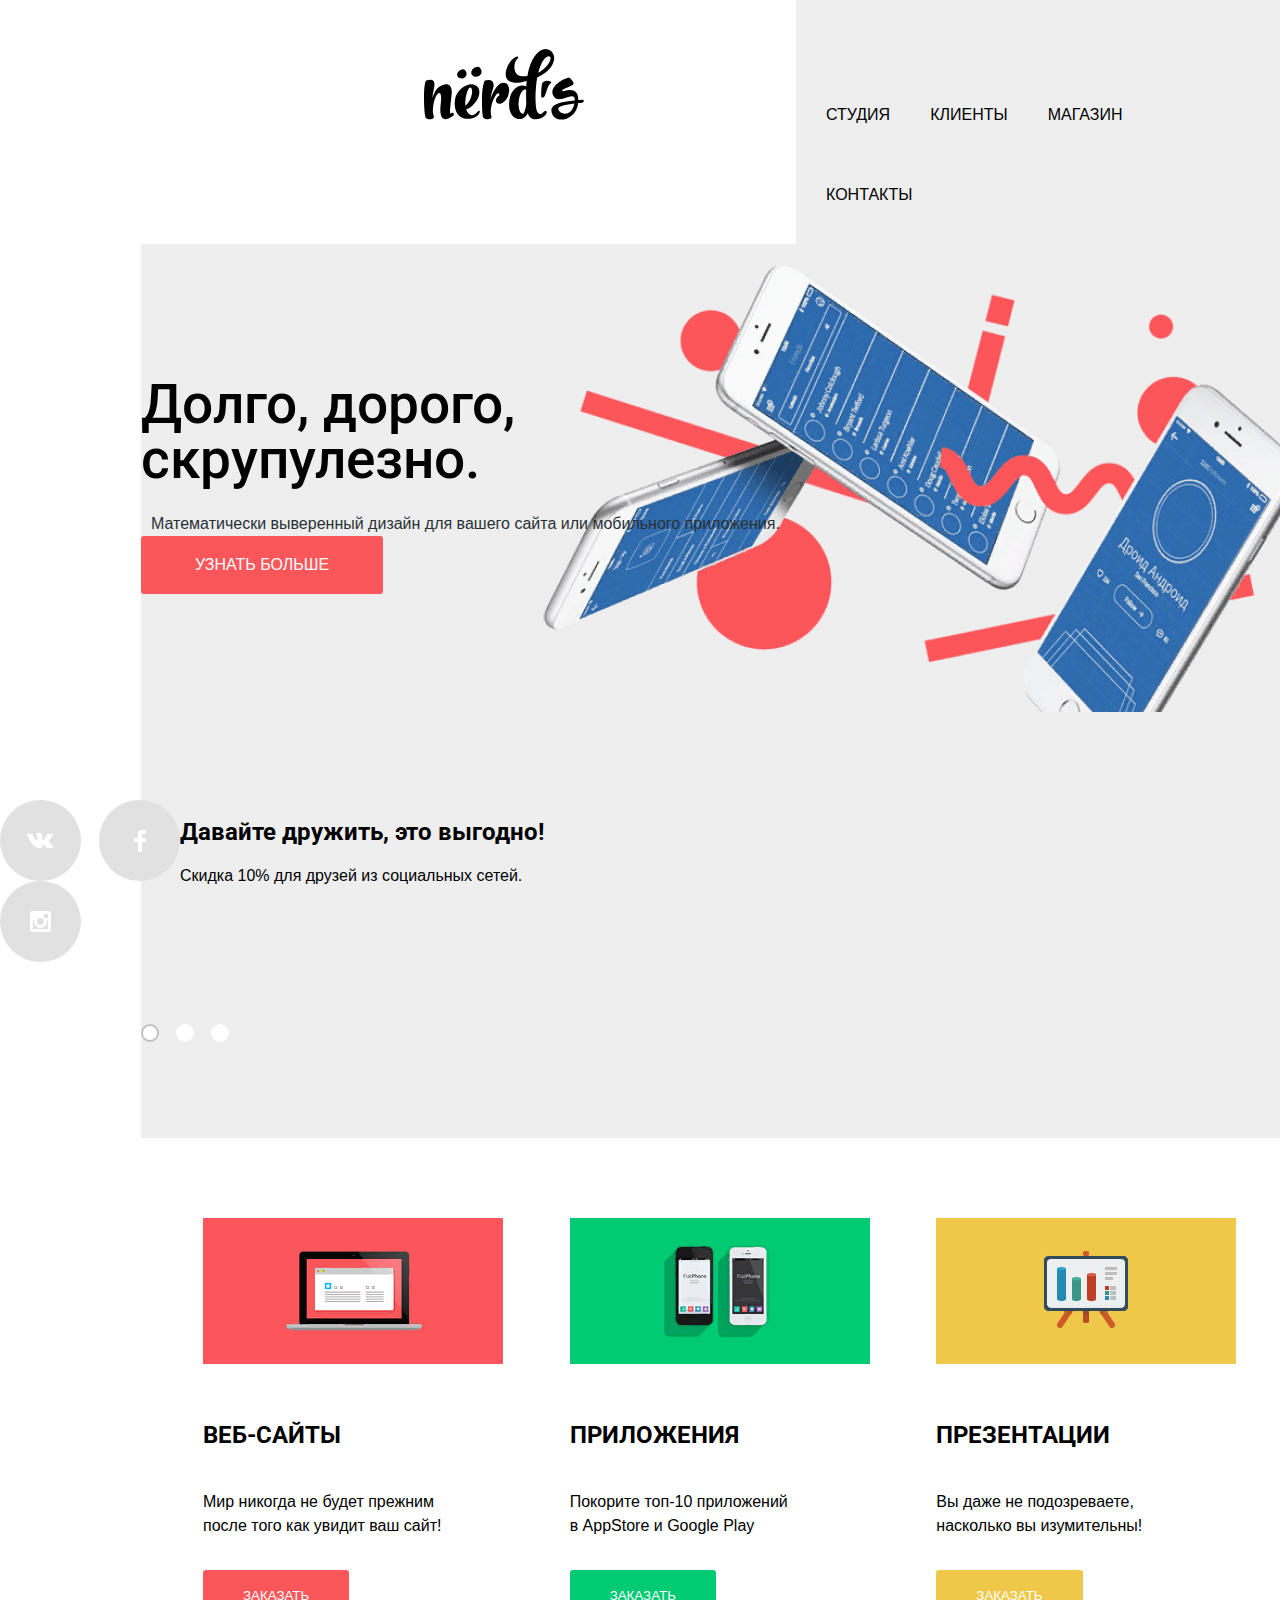
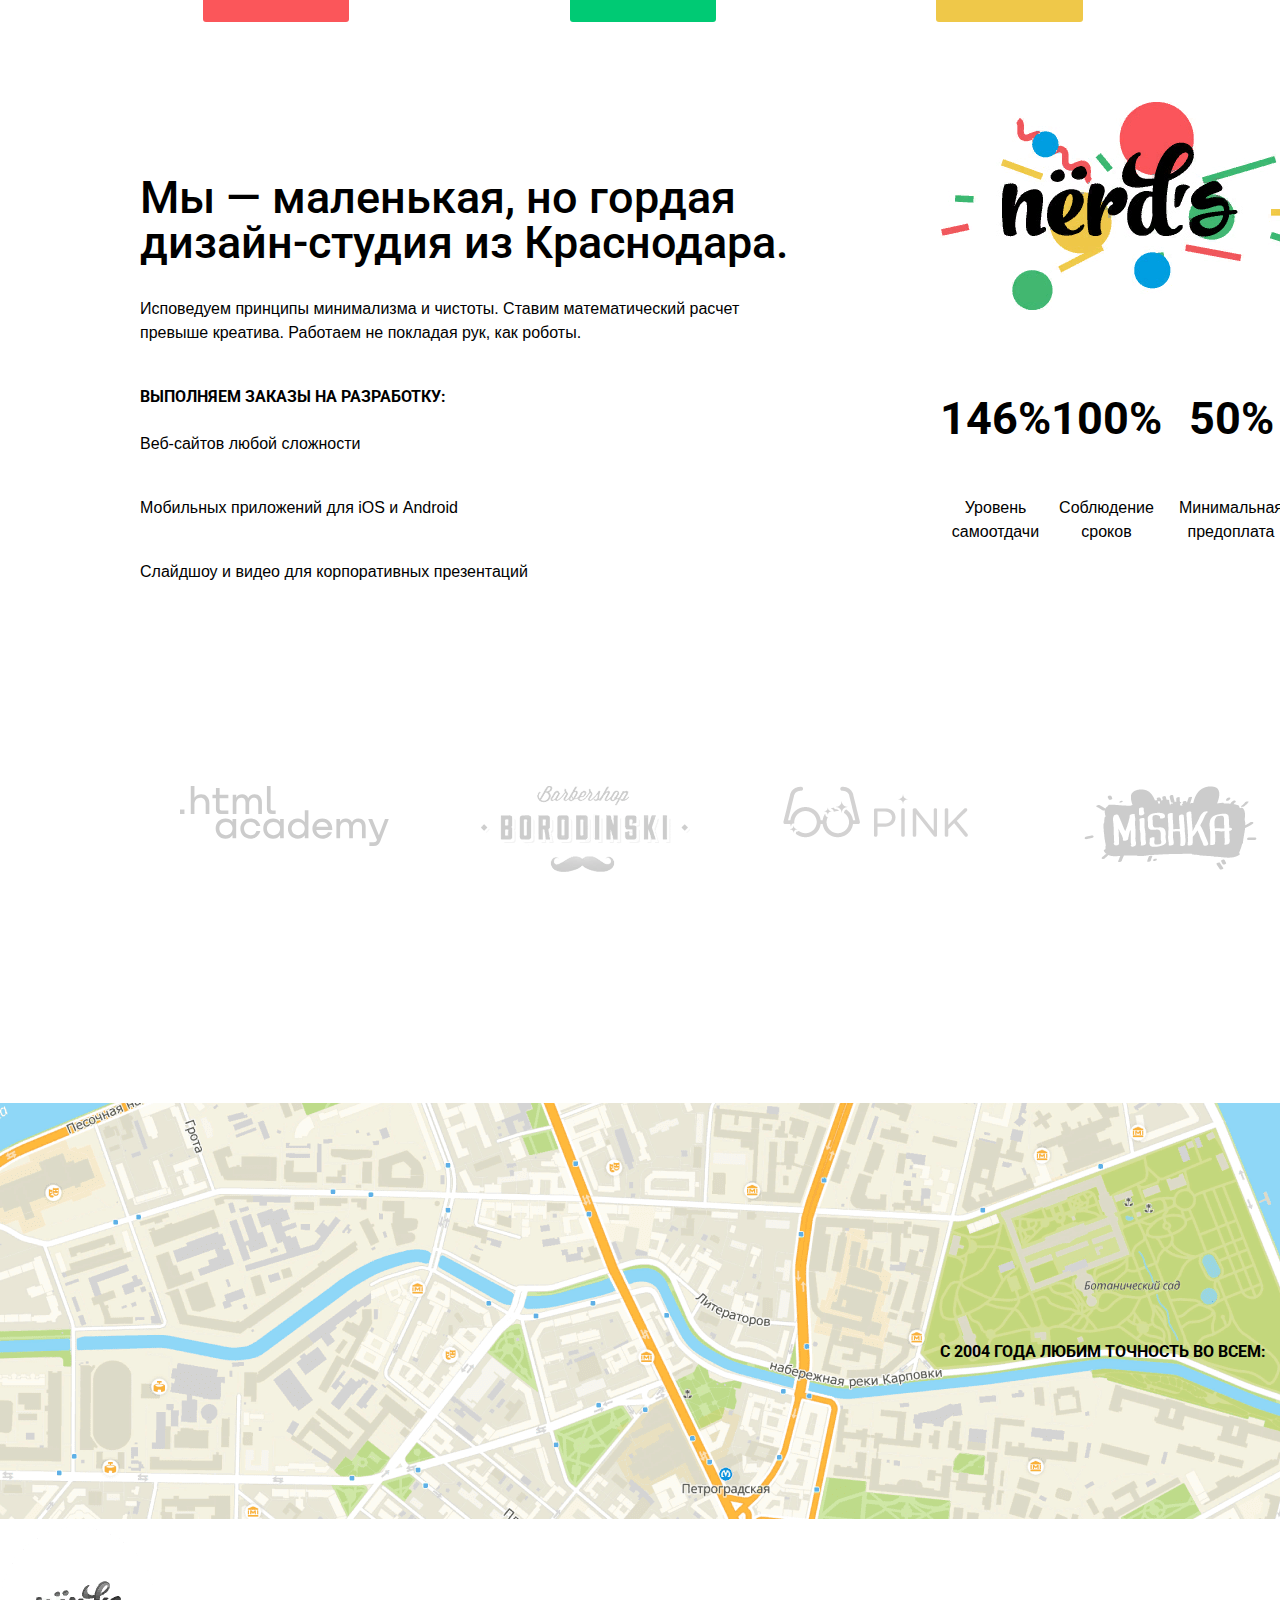
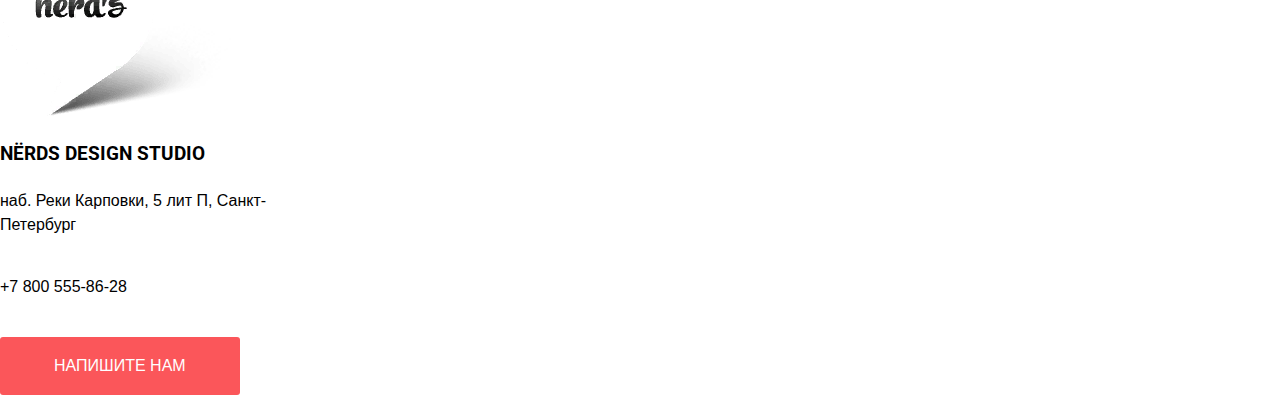
==== commit 2d7fc57f: "03.03" ====
--- a/index.html
+++ b/index.html
@@ -4,6 +4,7 @@
   <meta charset="UTF-8">
   <title>Дизайн студия "Нердс"</title>
   <link rel="stylesheet" href="https://fonts.googleapis.com/css2?family=PT+Sans+Narrow:wght@400;700&family=Roboto:wght@400;500;700&display=swap">
+  <link rel="stylesheet" href="style/style.min.css">
   <link href="normalize.css" rel="stylesheet">
   <link href="style/style.css" rel="stylesheet">
 
@@ -12,7 +13,8 @@
 
 <body class="page-body">
 
-    <div class="index-columns">
+
+<div class="index-columns"> 
 <header class="main-header">
     <nav class="main-navigation">
         <a class="main-header-logo">
@@ -30,12 +32,12 @@
         <a class="login-basket" href="login.html">Корзина</a>
     </div>
     </div>
-</div>
     </nav>
 </header>
 
+
 <main class="container">
-<h1 class="visually-hidden">Дизайн студия "Нердс"</h1>
+    <h1 class="visually-hidden">Дизайн студия "Нердс"</h1>
 
 <section class="features features-1">
     <h2 class="visually-hidden">Преимущества</h2>
@@ -65,6 +67,8 @@
     <button type="button" aria-label="Третий слайд"></button>
 </div>
 </section>
+</div>
+
 </div>
 
 <section class="services">
@@ -210,19 +214,19 @@
     <li>
         <a class="social-button" href="#">
             <span class="visually-hidden">Вконтакте</span>
-            <svg xmlns="http://www.w3.org/2000/svg" width="27" height="15" fill="none"><path fill="#fff" d="M16.14 11.51c.95-.3 2.18 2.04 3.48 2.94.98.68 1.73.53 1.73.53l3.47-.05s1.82-.1.96-1.55c-.07-.12-.5-1.07-2.59-3.02-2.17-2.05-1.88-1.71.74-5.25 1.6-2.15 2.24-3.46 2.04-4.02-.2-.54-1.37-.4-1.37-.4L20.7.7c-.38 0-.7.12-.85.52 0 0-.62 1.66-1.45 3.08-1.74 2.99-2.43 3.15-2.72 2.96-.66-.43-.5-1.74-.5-2.67 0-2.9.44-4.1-.84-4.41A6.6 6.6 0 0 0 12.5 0c-1.39-.03-2.57 0-3.24.32-.45.23-.79.72-.58.74.26.04.84.16 1.15.59.4.55.4 1.79.4 1.79s.22 3.41-.55 3.83c-.53.3-1.25-.3-2.8-3.01-.8-1.4-1.4-2.92-1.4-2.92s-.1-.29-.32-.45c-.25-.18-.6-.24-.6-.24L.85.68S.29.7.08.95c-.18.21-.01.66-.01.66s2.9 6.89 6.2 10.35c3.02 3.18 6.46 2.97 6.46 2.97h1.55s.47-.05.7-.31c.23-.24.22-.7.22-.7s-.03-2.1.94-2.41Z"/></svg>
+            <svg aria-hidden="true" focusable="false" xmlns="http://www.w3.org/2000/svg" width="27" height="15" fill="none"><path fill="#fff" d="M16.14 11.51c.95-.3 2.18 2.04 3.48 2.94.98.68 1.73.53 1.73.53l3.47-.05s1.82-.1.96-1.55c-.07-.12-.5-1.07-2.59-3.02-2.17-2.05-1.88-1.71.74-5.25 1.6-2.15 2.24-3.46 2.04-4.02-.2-.54-1.37-.4-1.37-.4L20.7.7c-.38 0-.7.12-.85.52 0 0-.62 1.66-1.45 3.08-1.74 2.99-2.43 3.15-2.72 2.96-.66-.43-.5-1.74-.5-2.67 0-2.9.44-4.1-.84-4.41A6.6 6.6 0 0 0 12.5 0c-1.39-.03-2.57 0-3.24.32-.45.23-.79.72-.58.74.26.04.84.16 1.15.59.4.55.4 1.79.4 1.79s.22 3.41-.55 3.83c-.53.3-1.25-.3-2.8-3.01-.8-1.4-1.4-2.92-1.4-2.92s-.1-.29-.32-.45c-.25-.18-.6-.24-.6-.24L.85.68S.29.7.08.95c-.18.21-.01.66-.01.66s2.9 6.89 6.2 10.35c3.02 3.18 6.46 2.97 6.46 2.97h1.55s.47-.05.7-.31c.23-.24.22-.7.22-.7s-.03-2.1.94-2.41Z"/></svg>
         </a>
     </li>
     <li>
         <a class="social-button" href="#">
             <span class="visually-hidden">Фэйсбук</span>
-            <svg xmlns="http://www.w3.org/2000/svg" width="12" height="22" fill="none"><path fill="#fff" d="M12 4V0H8a4 4 0 0 0-4 4v4H0v4h4v10h4V12h4V8H8V4h4Z"/></svg>
+            <svg aria-hidden="true" focusable="false" xmlns="http://www.w3.org/2000/svg" width="12" height="22" fill="none"><path fill="#fff" d="M12 4V0H8a4 4 0 0 0-4 4v4H0v4h4v10h4V12h4V8H8V4h4Z"/></svg>
         </a>
     </li>
     <li>
         <a class="social-button" href="#">
             <span class="visually-hidden">Инстаграм</span>
-            <svg xmlns="http://www.w3.org/2000/svg" width="21" height="21" fill="none"><path fill="#fff" fill-rule="evenodd" d="M3 0h15a3 3 0 0 1 3 3v15a3 3 0 0 1-3 3H3a3 3 0 0 1-3-3V3a3 3 0 0 1 3-3Zm11 10.5a3.5 3.5 0 1 0-7 0 3.5 3.5 0 0 0 7 0ZM3 18V9h1.18a6.5 6.5 0 1 0 12.64 0H18v9H3ZM14 7h4V3h-4v4Z" clip-rule="evenodd"/></svg>
+            <svg aria-hidden="true" focusable="false" xmlns="http://www.w3.org/2000/svg" width="21" height="21" fill="none"><path fill="#fff" fill-rule="evenodd" d="M3 0h15a3 3 0 0 1 3 3v15a3 3 0 0 1-3 3H3a3 3 0 0 1-3-3V3a3 3 0 0 1 3-3Zm11 10.5a3.5 3.5 0 1 0-7 0 3.5 3.5 0 0 0 7 0ZM3 18V9h1.18a6.5 6.5 0 1 0 12.64 0H18v9H3ZM14 7h4V3h-4v4Z" clip-rule="evenodd"/></svg>
         </a>
     </li>
 </ul>
--- a/style/style.css
+++ b/style/style.css
@@ -42,7 +42,7 @@
 /* Global */
 
 .page-body {
-    min-width: 960px;
+    min-width: 1300px;
     margin: 0;
     padding: 0;
     font-family: "Roboto", Arial, sans-serif;
@@ -59,15 +59,15 @@
     grid-template-rows: min-content 1fr min-content;
     align-content: start;
 
-    position: relative;
-    padding-bottom: 100px;
+    /* position: relative; */
+    /* padding-bottom: 100px; */
 }
 
 /* Main header */
 
 .main-header {
-    margin-bottom: 70px;
-    width: 1160px;
+    /* margin-bottom: 9px; */
+    /* width: 1160px; */
 }
 
 .main-header-bar {
@@ -133,8 +133,9 @@
 
 .index-columns {
     color: var(--basic-black);
-    background-color: var(--basic-warm-grey);
-}
+    width: 1440px;
+}
+
 
 .index-columns h1 {
     text-align: center;
@@ -152,6 +153,16 @@
     flex-direction: row;
     align-items: center;
 }
+
+.main-navigation .main-navigation-wrapper {
+    display: flex;
+}
+
+.main-header-bar .main-navigation-wrapper {
+    display: flex;
+    justify-content: space-between;
+}
+
 
 .index-columns h1 {
     font-size: 55px;
@@ -176,27 +187,23 @@
     display: flex;
     flex-wrap: wrap;
     min-height: 50px;
-
     margin-top: 75px;
 }
 
-(это может убрать)
 .site-navigation-current {
     position: relative;
-  }
-  
+}
+
 .site-navigation-current a:not([href]) {
     background-color: var(--basic-black);
   }
 
-
 /* User navigation */
 
 .user-navigation {
   max-width: 164px;
 
   margin-top: 75px;
-
 }
 
 .user-navigation .login-basket {
@@ -326,6 +333,8 @@
     width: 359px;
     height: 578px;
     margin: 0;
+
+    object-fit: contain;
 }
 
 .templates-item-price {
@@ -609,6 +618,7 @@
     text-align: left;
     align-items: center;
 
+
     background-repeat: no-repeat;
     background-position: top right;
 }
@@ -703,7 +713,11 @@
 /* Services */
 
 .services {
-    margin-bottom: 80px;
+    min-width: 1100px;
+    margin-left: auto;
+    margin-right: auto;
+    padding-left: 140px;
+    padding-right: 200px;
 
     background-image: url("img css/line.png");
     background-repeat: no-repeat;
@@ -802,10 +816,21 @@
     display: flex;
     justify-content: space-between;
     margin-bottom: 73px;
+
+    margin-left: auto;
+    margin-right: auto;
+    padding-left: 140px;
+    padding-right: 126px;
+
+    background-image: url("img css/line.png");
+    background-repeat: no-repeat;
+    background-position: bottom center;
 }
 
 .about-company {
   width: 651px;
+
+  margin-right: 149px;
 }
 
 .company-list {
@@ -846,6 +871,8 @@
 
 .numbers {
   width: 360px;
+
+  margin-right: 140px;
 }
 
 .numbers img {
@@ -953,11 +980,33 @@
 
 .clients {
     margin-bottom: 80px;
+
+    margin-left: auto;
+    margin-right: auto;
+    padding-left: 140px;
+    padding-right: 141px;
+
+
+    background-image: url("img css/line.png");
+    background-repeat: no-repeat;
+    background-position: bottom center;
 }
 
 .client-base {
     display: grid;
     grid-template-columns: 1fr 1fr 1fr 1fr;
+}
+
+.client-base img {
+    margin-right: 95px;
+
+    margin-bottom: 44px;
+}
+
+/* .client-base::after { */
+    background-image: url("img css/line small.png");
+    background-repeat: no-repeat;
+    background-position: center;
 }
 
 /* Modal-map */
@@ -1060,9 +1109,9 @@
     position: absolute;
     top: 6px;
     left: 2px;
-    width: 21px;
-    height: 21px;
-    background-color: #FB565A4D;
+    width: 19px;
+    height: 3px;
+    background-color: var(--basic-coral-undertone);
 }
 
 .write-close::before {
@@ -1070,7 +1119,7 @@
 }
 
 .write-close::after {
-    transform: rotate(45deg);
+    transform: rotate(-45deg);
 }
 
 .write-item-3 label {
@@ -1200,6 +1249,7 @@
     display: flex;
     align-items: center;
     justify-content: center;
+    border-radius: 50%;
 }
 
 .footer-social ul {
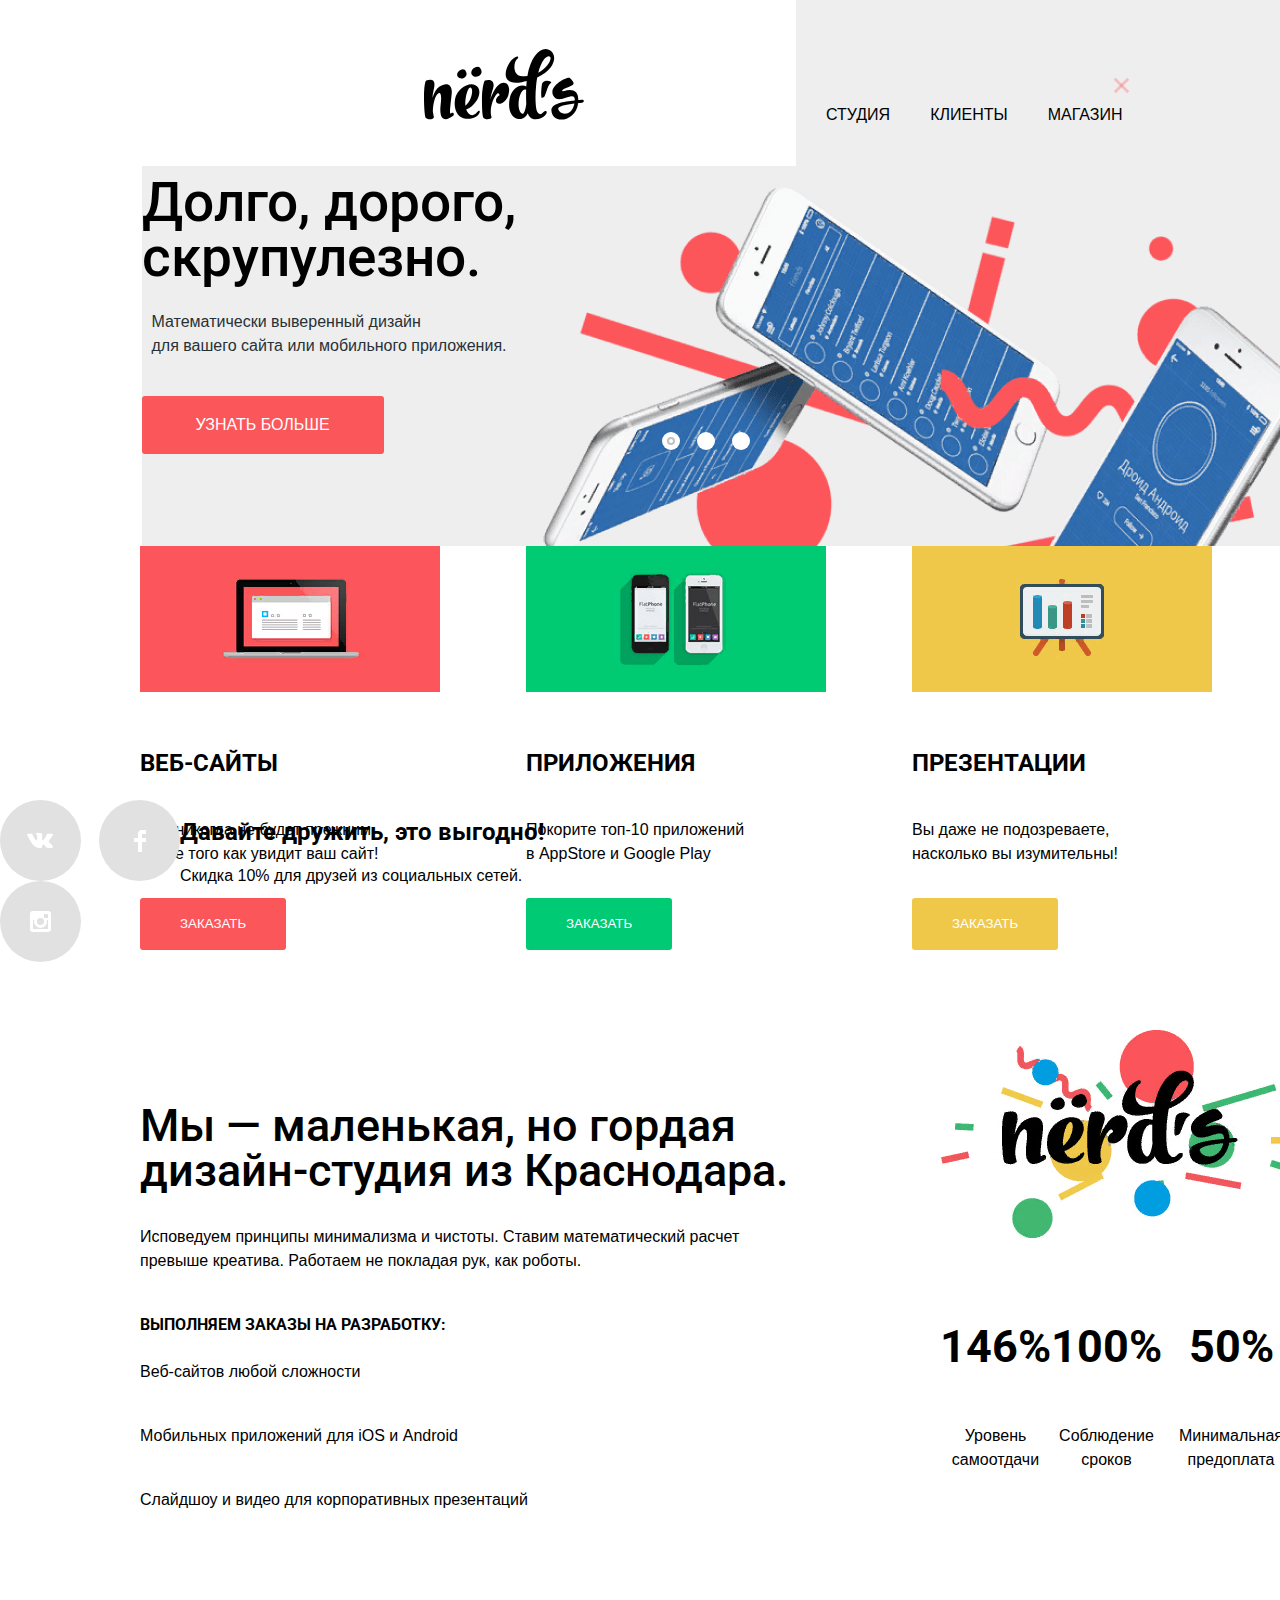
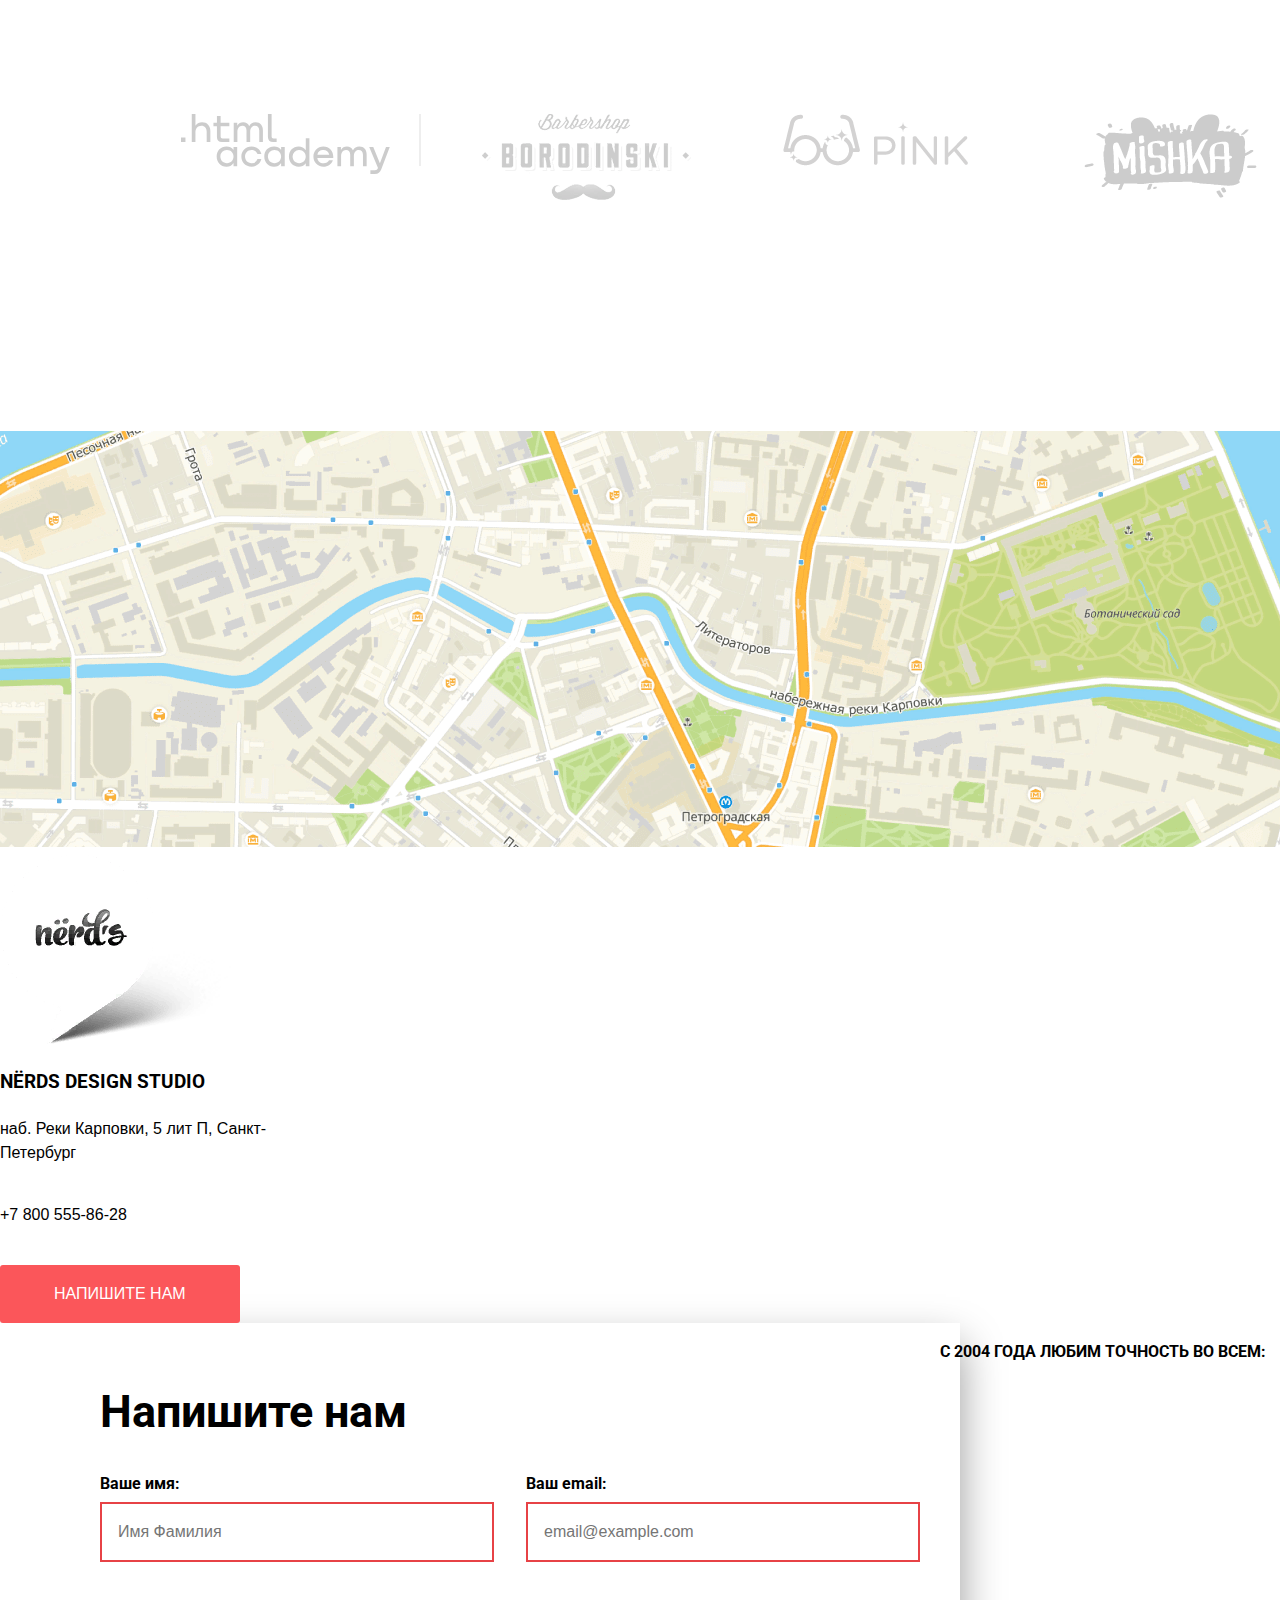
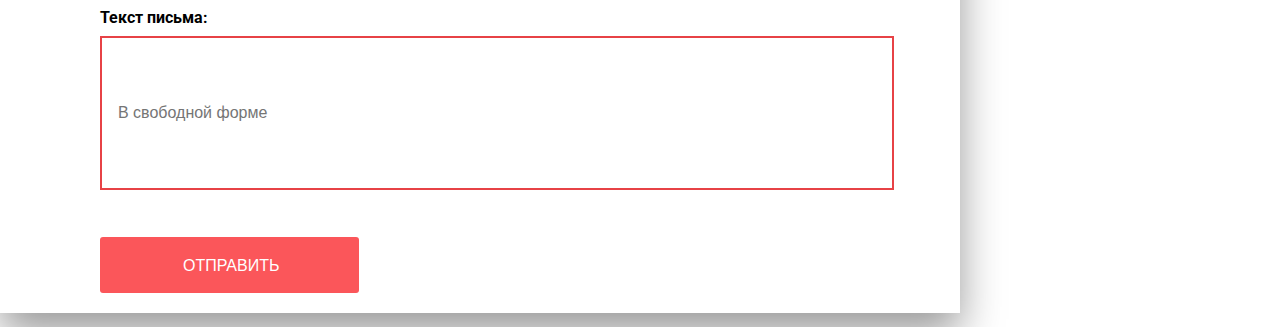
==== commit e68686fa: "08.10" ====
--- a/index.html
+++ b/index.html
@@ -18,7 +18,7 @@
 <header class="main-header">
     <nav class="main-navigation">
         <a class="main-header-logo">
-            <img src="img/nerds-logo.svg" width="160" height="65,02" alt="Логотип Нердс">
+            <img src="img/nerds-logo.svg" width="160" height="65" alt="Логотип Нердс">
         </a>
         <div class="main-header-bar">
         <div class="main-navigation-wrapper">
@@ -32,6 +32,7 @@
         <a class="login-basket" href="login.html">Корзина</a>
     </div>
     </div>
+</div>
     </nav>
 </header>
 
@@ -42,9 +43,10 @@
 <section class="features features-1">
     <h2 class="visually-hidden">Преимущества</h2>
     <ul class="features-list">
-        <li class="feature-item slide-current">
+        <li class="feature-item slide slide-current">
         <h3 class="slide-title">Долго, дорого, скрупулезно.</h3>
-        <p>Математически выверенный дизайн для вашего сайта или мобильного приложения.</p>
+        <p>Математически выверенный дизайн<br>
+            для вашего сайта или мобильного приложения.</p>
         <a class="button slide-button" href="#">Узнать больше</a>
     </li>
 
@@ -69,7 +71,6 @@
 </section>
 </div>
 
-</div>
 
 <section class="services">
         <h2 class="visually-hidden">Услуги</h2>
@@ -188,15 +189,15 @@
     <form class="write-form" action="https//echo.htmlacademy.ru" method="post">
         <p class="write-item">
             <label for="write-name">Ваше имя:</label>
-            <input id="write-name" type="text" name="name" placeholder="Имя Фамилия">
+            <input id="write-name" type="text" name="surname" placeholder="Имя Фамилия" required>
         </p>
         <p class="write-item">
             <label for="write-email">Ваш email:</label>
-            <input id="write-email" type="text" name="email" placeholder="email@example.com">
+            <input id="write-email" type="text" name="email" placeholder="email@example.com" required>
         </p>
         <p class="write-item-3">
             <label for="write-text">Текст письма:</label>
-            <input id="write-text" type="text" name="text" placeholder="В свободной форме">
+            <input id="write-text" type="text" name="text" placeholder="В свободной форме" required>
         </p>
 <button class="button" type="submit">Отправить</button>
     </form>
@@ -241,5 +242,9 @@
     </section>
 </footer>
 
+<script src="script.js/popup.js"></script>
+
     </body>
     </html>
+    
+    --- a/style/style.css
+++ b/style/style.css
@@ -66,7 +66,6 @@
 /* Main header */
 
 .main-header {
-    /* margin-bottom: 9px; */
     /* width: 1160px; */
 }
 
@@ -143,7 +142,7 @@
 
 .page-body .main-header-logo {
     width: 160px;
-    height: 65,02px;
+    height: 65px;
 }
 
 .main-navigation {
@@ -202,13 +201,13 @@
 
 .user-navigation {
   max-width: 164px;
-
-  margin-top: 75px;
 }
 
 .user-navigation .login-basket {
     padding-left: 74px;
     position: relative;
+    margin-left: 180px;
+    margin-right: 140px;
 }
 
 .site-navigation a,
@@ -263,9 +262,10 @@
 /* Container */
 
 .container {
-    width: 1158px;
+    width: 1157px;
     margin: 0 auto;
     padding: 0 10px;
+    /* height: 431px; */
 }
 
 
@@ -611,13 +611,13 @@
 .features {
     background-color: var(--basic-warm-grey);
     text-transform: none;
-    margin-bottom: 80px;
     min-width: 1157px;
     position: relative;
-    padding-top: 78px;
     text-align: left;
     align-items: center;
-
+    margin-top: -78px;
+    height: 380px;
+    
 
     background-repeat: no-repeat;
     background-position: top right;
@@ -648,9 +648,15 @@
 }
 
 .feature-item {
+    width: 538px;
     text-align: left;
-
     display: none;
+    min-height: 400px;
+}
+
+.feature-item h3 {
+    margin-bottom: 25px;
+    margin-top: 9px;
 }
 
 .slide-current {
@@ -658,8 +664,19 @@
 }
 
 .slider-controls .current {
+    box-sizing: border-box;
+    border: 0px solid #C1C1C1;
+}
+
+.slider-controls .current::after {
+    content: "";
     border: 2px solid #C1C1C1;
-    box-sizing: border-box;
+    border-radius: 50%;
+    width: 4px;
+    height: 4px;
+    top: 5px;
+    left: 5px;
+    position: absolute;
 }
 
 .slide-title {
@@ -667,7 +684,6 @@
     line-height: 55px;
     font-weight: 500;
     width: 538px;
-    margin-bottom: 25px;
 }
 
 .slide-button {
@@ -680,7 +696,10 @@
 .slider-controls {
     position: absolute;
     bottom: 96px;
-    
+    left: 520px;
+    padding: 0;
+    margin: 0;
+    list-style: none;
     z-index: 20;
     display: flex;
     width: 88px;
@@ -690,15 +709,19 @@
 
 .slider-controls button {
     padding: 0;
+    position: relative;
     width: 18px;
     height: 18px;
+    border: none;
     background-color: var(--basic-white);
     border-radius: 50%;
     cursor: pointer;
 }
 
+
 .feature-item p {
     margin: 0 10px;
+    margin-bottom: 38px;
 }
 
 .feature-item button {
@@ -706,22 +729,17 @@
     text-transform: uppercase;
 }
 
-.wrapper {
-    background-color: var(--basic-warm-grey);
-}
-
 /* Services */
 
 .services {
     min-width: 1100px;
-    margin-left: auto;
-    margin-right: auto;
     padding-left: 140px;
     padding-right: 200px;
 
     background-image: url("img css/line.png");
     background-repeat: no-repeat;
     background-position: bottom center;
+    width: 1158px;
 }
 
 .services-list {
@@ -745,6 +763,7 @@
 
 .services-item p {
     margin-bottom: 32px;
+    line-height: 24px;
 }
 
 .services-item h3 {
@@ -980,10 +999,9 @@
 
 .clients {
     margin-bottom: 80px;
-
     margin-left: auto;
     margin-right: auto;
-    padding-left: 140px;
+    padding-left: 141px;
     padding-right: 141px;
 
 
@@ -1003,16 +1021,58 @@
     margin-bottom: 44px;
 }
 
-/* .client-base::after { */
+.client-base::after {
+    content: "";
+    position: absolute;
+    top: px;
+    left: 419px;
+    width: 2px;
+    height: 52px;
     background-image: url("img css/line small.png");
     background-repeat: no-repeat;
-    background-position: center;
-}
+    background-position: 0 0;
+}
+
+.client-base::before {
+    content: "";
+    position: absolute;
+    top: px;
+    left: 719px;
+    width: 2px;
+    height: 52px;
+    background-image: url("img css/line small 2.png");
+    background-repeat: no-repeat;
+    background-position: 0 0;
+}
+
+.client-base::before {
+    content: "";
+    position: absolute;
+    top: px;
+    left: 1019px;
+    width: 2px;
+    height: 52px;
+    background-image: url("img css/line small 3.png");
+    background-repeat: no-repeat;
+    background-position: 0 0;
+}
+
+
 
 /* Modal-map */
 
 .modal-map {
     display: ;
+}
+
+/* .map img { */
+    position: relative;
+    z-index: 1;
+}
+
+/* .contacts { */
+    position: relative;
+    z-index: 1;
 }
 
 /* Modal */
@@ -1050,13 +1110,37 @@
 }
 
 .write-to-us {
-    display: none;
+    display: block;
     box-shadow: 0px 20px 40px rgba(0, 0, 0, 0.4);
     background-color: var(--basic-white);
     color: var(--basic-black);
     width: 960px;
     height: 590px;
     bottom: 180px;
+}
+
+@keyframes bounce {
+    0% { transform: translateY(-2000px); }
+    70% { transform: translateY(30px); }
+    90% { transform: translateY(-10px); }
+    100% { transform: translateY(0); }
+}
+
+.modal-show {
+    display: block;
+    animation-name: bounce;
+    animation-duration: 0.6s;
+}
+
+@keyframes shake {
+    0%, 100% { transform: translateX(0); }
+    10%, 30%, 50%, 70%, 90% { transform: translateX(-10px); }
+    20%, 40%, 60%, 80% { transform: translateX(10px); }
+}
+
+.modal-error {
+    animation-name: shake;
+    animation-duration: 0.6s;
 }
 
 .write-form {
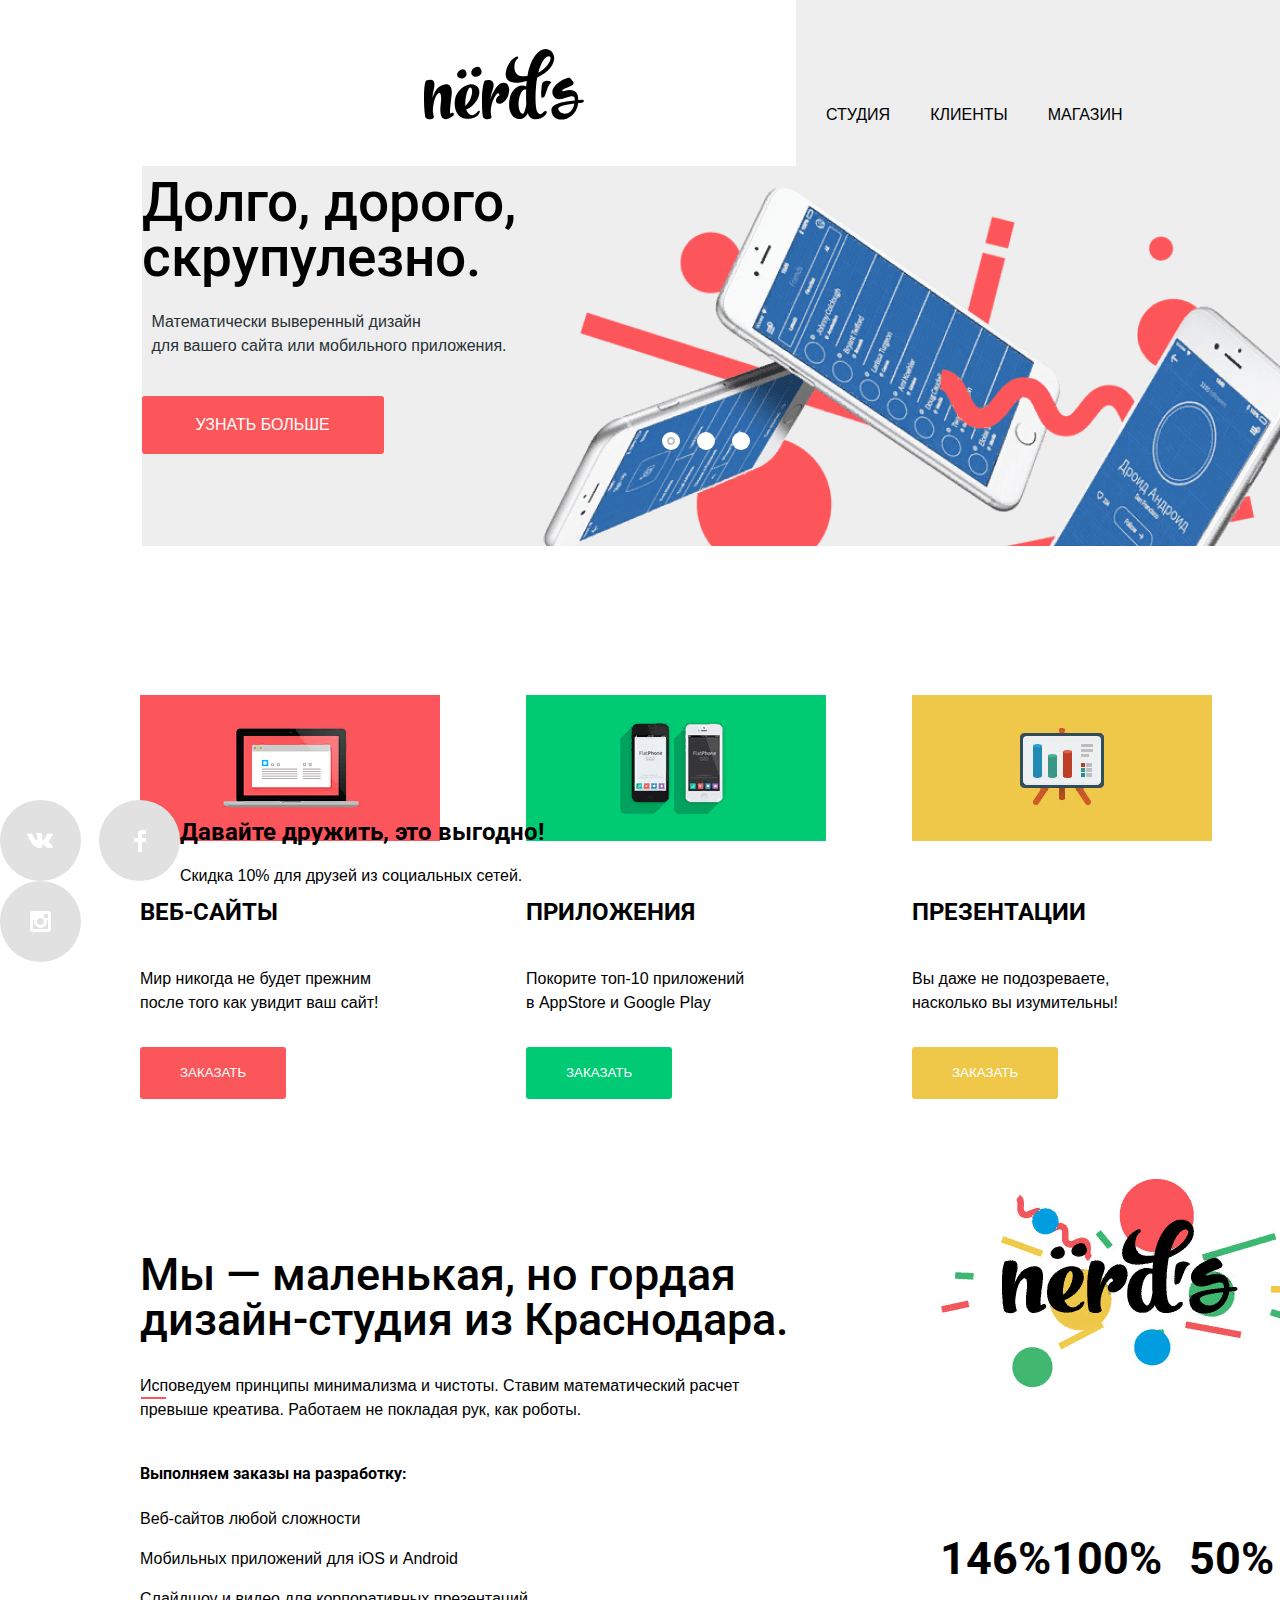
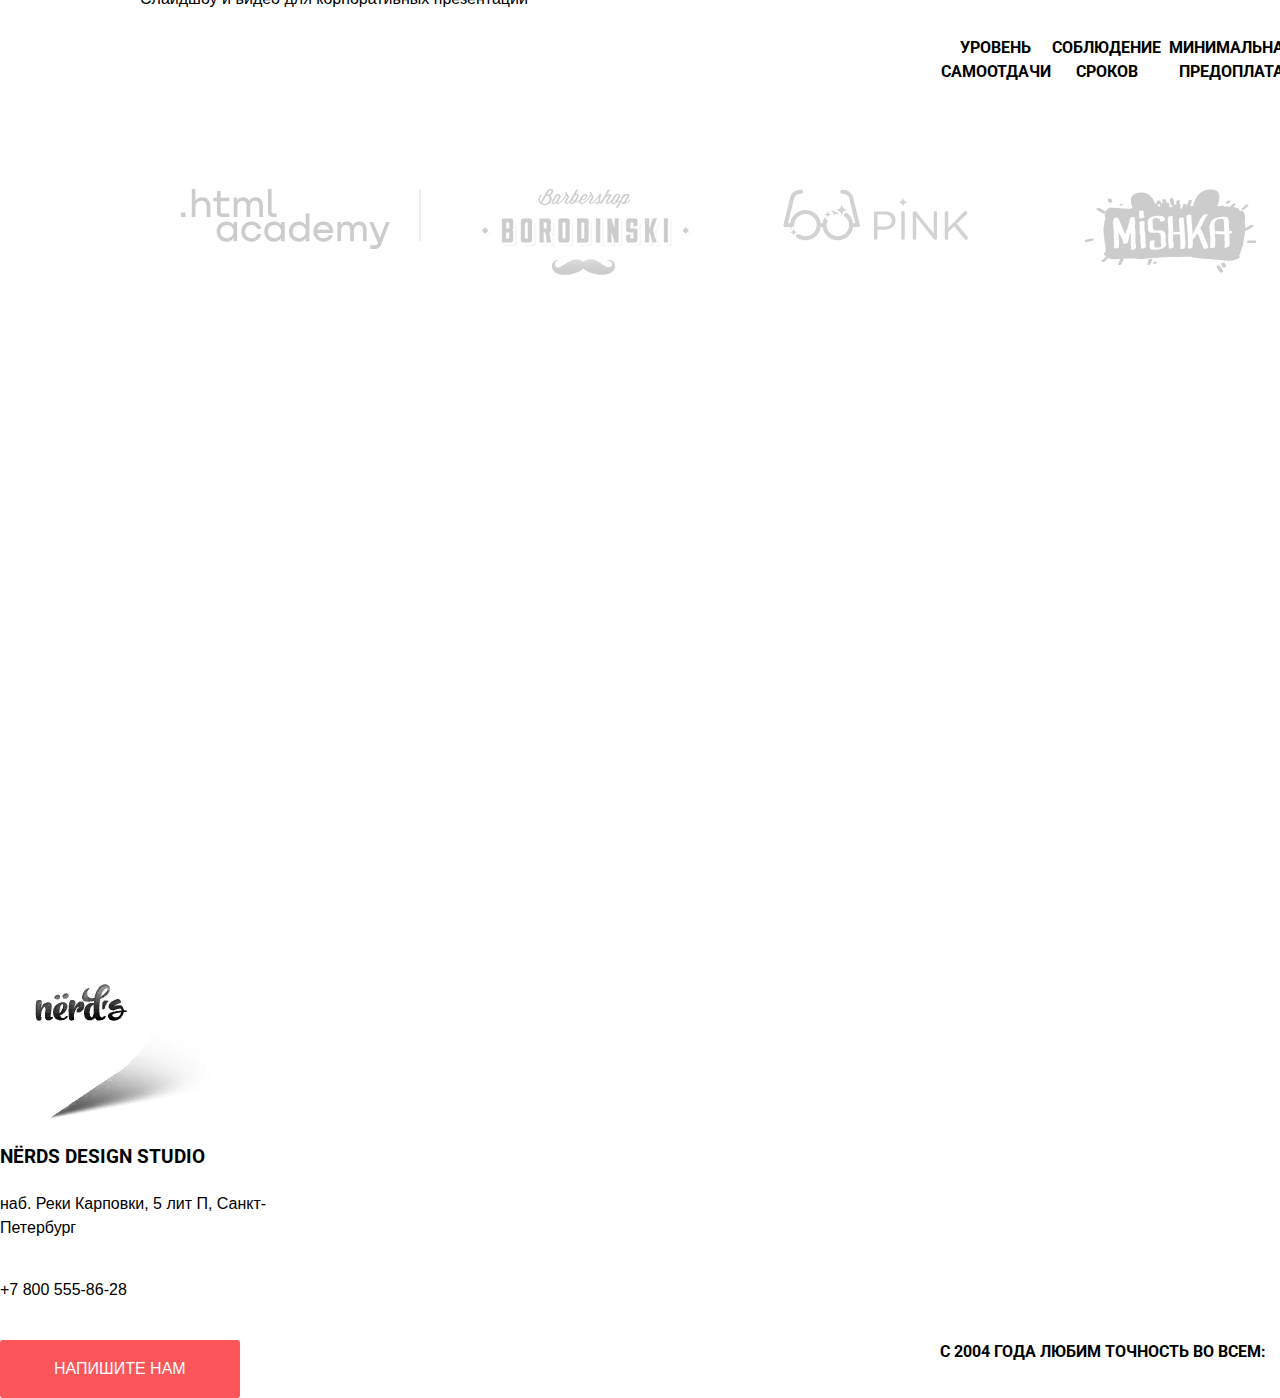
==== commit 093549fe: "18.10" ====
--- a/index.html
+++ b/index.html
@@ -80,7 +80,7 @@
             <h3>Веб-сайты</h3>
             <p>Мир никогда не будет прежним<br>
             после того как увидит ваш сайт!</p>
-            <button class="services-item-1" class="button" type="button">Заказать</button>
+            <button class="services-item-1" type="button">Заказать</button>
         </li>
         
         <li class="services-item">
@@ -88,7 +88,7 @@
         <h3>Приложения</h3>
         <p>Покорите топ-10 приложений<br>
         в AppStore и Google Play</p>
-        <button class="services-item-2" class="button" type="button">Заказать</button>
+        <button class="services-item-2" type="button">Заказать</button>
         </li>
 
         <li class="services-item">
@@ -96,7 +96,7 @@
             <h3>Презентации</h3>
             <p>Вы даже не подозреваете,<br>
             насколько вы изумительны!</p>
-            <button class="services-item-3" class="button" type="button">Заказать</button>
+            <button class="services-item-3" type="button">Заказать</button>
         </li>
     </ul>
 </section>
@@ -109,8 +109,7 @@
             <h3>Мы — маленькая, но гордая дизайн-студия из Краснодара.</h3>
             <p>Исповедуем принципы минимализма и чистоты. Ставим математический расчет превыше креатива. Работаем не покладая рук, как роботы.</p>
         </li>
-
-        <li class="company-item">
+        <li class="company-item-2">
             <h4>Выполняем заказы на разработку:</h4>
             <p>Веб-сайтов любой сложности</p>
                 <p>Мобильных приложений для iOS и Android</p>	
@@ -126,20 +125,17 @@
         <li class="numbers-item">
             <h4>с 2004 года Любим точность во всем:</h4>
         </li>
-
-<li class="number-item">
+<li class="numbers-item">
     <p class="number">146%</p>
-    <p>Уровень самоотдачи</p>
+    <p class="numbers-item-description">Уровень самоотдачи</p>
 </li>
-
-        <li class="number-item">
+        <li class="numbers-item">
             <p class="number">100%</p>
-            <p>Соблюдение сроков</p> 
-        </li>
-
-           <li class="number-item">
+            <p class="numbers-item-description">Соблюдение сроков</p> 
+        </li>
+           <li class="numbers-item">
             <p class="number">50%</p>
-            <p>Минимальная предоплата</p>
+            <p class="numbers-item-description">Минимальная предоплата</p>
            </li>
     </ul>
 </section>
@@ -165,9 +161,10 @@
 
 <div class="useful">
 
-    <section class="map">
+    <section class="map modal-map">
         <h2 class="visually-hidden">Контактная информация</h2>
-    <img src="img/map 1.png" width="1440" height="416" alt="наб. Реки Карповки, 5 лит П, Санкт-Петербург">
+        <iframe src="https://www.google.com/maps/embed?pb=!1m16!1m12!1m3!1d998.3884414520256!2d30.314799158356273!3d59.96902444547182!2m3!1f0!2f0!3f0!3m2!1i1024!2i768!4f13.1!2m1!1z0L3QsNCxLiDQoNC10LrQuCDQmtCw0YDQv9C-0LLQutC4LCA1INC70LjRgiDQnywg0KHQsNC90LrRgi3Qn9C10YLQtdGA0LHRg9GA0LM!5e0!3m2!1sru!2sru!4v1681036400213!5m2!1sru!2sru" width="1440" height="416" style="border:0;" allowfullscreen="" loading="lazy" referrerpolicy="no-referrer-when-downgrade"></iframe>
+    <!-- <p><img src="img/map 1.png" width="1440" height="416" alt="Офис компании по адресу наб. Реки Карповки, 5 лит П, Санкт-Петербург"></p> -->
     <img src="img/map-marker 1.png" width="231" height="190" alt="Отметка на карте">
 </section>
 
@@ -178,7 +175,7 @@
         <p>наб. Реки Карповки, 5 лит П, Санкт-Петербург</p>
         <a class="contacts-phone" href="tel:+78005558628">+7 800 555-86-28</a>
     </p>
-    <button class="button" type="button">Напишите нам</button>
+    <button class="button modal-button" type="button">Напишите нам</button>
 </section>
 
 <section class="modal write-to-us">
@@ -189,15 +186,15 @@
     <form class="write-form" action="https//echo.htmlacademy.ru" method="post">
         <p class="write-item">
             <label for="write-name">Ваше имя:</label>
-            <input id="write-name" type="text" name="surname" placeholder="Имя Фамилия" required>
+            <input class="modal-icon-name" id="write-name" type="text" name="name" placeholder="Имя Фамилия" required>
         </p>
         <p class="write-item">
             <label for="write-email">Ваш email:</label>
-            <input id="write-email" type="text" name="email" placeholder="email@example.com" required>
+            <input class="modal-icon-email" id="write-email" type="text" name="email" placeholder="email@example.com" required>
         </p>
         <p class="write-item-3">
             <label for="write-text">Текст письма:</label>
-            <input id="write-text" type="text" name="text" placeholder="В свободной форме" required>
+            <input class="modal-icon-text" id="write-text" type="text" name="text" placeholder="В свободной форме" required>
         </p>
 <button class="button" type="submit">Отправить</button>
     </form>
@@ -244,7 +241,7 @@
 
 <script src="script.js/popup.js"></script>
 
+
     </body>
     </html>
     
-    --- a/style/style.css
+++ b/style/style.css
@@ -133,6 +133,7 @@
 .index-columns {
     color: var(--basic-black);
     width: 1440px;
+    height: 615px;
 }
 
 
@@ -624,15 +625,15 @@
 }
 
 .features-1 {
-    background-image: url("img css/nerds-index-slide1\ 1.png");
+    background-image: url("img css/nerds-index-slide1 1.png");
 }
 
 .features-2 {
-    background-image: url("img css/nerds-index-slide2\ 1.png");
+    background-image: url("img css/nerds-index-slide2 1.png");
 }
 
 .features-3 {
-    background-image: url("img css/nerds-index-slide3\ 1.png");
+    background-image: url("img css/nerds-index-slide3 1.png");
 }
 
 .features p {
@@ -735,10 +736,11 @@
     min-width: 1100px;
     padding-left: 140px;
     padding-right: 200px;
+    margin-top: 80px;
 
     background-image: url("img css/line.png");
     background-repeat: no-repeat;
-    background-position: bottom center;
+    background-position: 41% 100%;
     width: 1158px;
 }
 
@@ -748,7 +750,6 @@
     display: grid;
     grid-template-columns: 1fr 1fr 1fr;
     margin-bottom: 80px;
-    margin-top: 80px;
     margin-right: 100px;
     margin: 0px;
     padding: 0px;
@@ -758,7 +759,6 @@
 
 .sevices-item {
     text-align: right;
-    width: 300px;
 }
 
 .services-item p {
@@ -843,12 +843,11 @@
 
     background-image: url("img css/line.png");
     background-repeat: no-repeat;
-    background-position: bottom center;
+    background-position: 34% 100%;
 }
 
 .about-company {
   width: 651px;
-
   margin-right: 149px;
 }
 
@@ -857,8 +856,8 @@
     text-transform: none;
     margin: 0;
     padding: 0;
-    padding-top: 73px;
-    padding-bottom: 73px;
+    margin-top: 73px;
+    margin-bottom: 73px;
 }
 
 .company-item {
@@ -876,6 +875,10 @@
 
 .company-item p {
     margin-bottom: 40px;
+
+    background-image: url("img css/Rectangle 10.png");
+    background-repeat: no-repeat;
+    background-position: 1px center;
 }
 
 .company-item h4 {
@@ -1007,7 +1010,7 @@
 
     background-image: url("img css/line.png");
     background-repeat: no-repeat;
-    background-position: bottom center;
+    background-position: 34% 100%;
 }
 
 .client-base {
@@ -1030,7 +1033,6 @@
     height: 52px;
     background-image: url("img css/line small.png");
     background-repeat: no-repeat;
-    background-position: 0 0;
 }
 
 .client-base::before {
@@ -1110,7 +1112,7 @@
 }
 
 .write-to-us {
-    display: block;
+    display: none;
     box-shadow: 0px 20px 40px rgba(0, 0, 0, 0.4);
     background-color: var(--basic-white);
     color: var(--basic-black);
@@ -1119,28 +1121,13 @@
     bottom: 180px;
 }
 
-@keyframes bounce {
-    0% { transform: translateY(-2000px); }
-    70% { transform: translateY(30px); }
-    90% { transform: translateY(-10px); }
-    100% { transform: translateY(0); }
-}
-
 .modal-show {
     display: block;
-    animation-name: bounce;
-    animation-duration: 0.6s;
-}
-
-@keyframes shake {
-    0%, 100% { transform: translateX(0); }
-    10%, 30%, 50%, 70%, 90% { transform: translateX(-10px); }
-    20%, 40%, 60%, 80% { transform: translateX(10px); }
+    animation: bounce 0.6s;
 }
 
 .modal-error {
-    animation-name: shake;
-    animation-duration: 0.6s;
+    animation: shake 0.6s;
 }
 
 .write-form {
@@ -1280,6 +1267,45 @@
     border-color: var(--basic-coral-undertone-2);
 }
 
+/* Animations */
+
+@keyframes bounce {
+    0% { transform: translateY(-2000px); 
+    }
+
+    70% { transform: translateY(30px); 
+    }
+
+    90% { transform: translateY(-10px); 
+    }
+
+    100% { transform: translateY(0); 
+    }
+}
+
+
+@keyframes shake {
+    0%, 
+    100% { 
+        transform: translateX(0); 
+    }
+
+    10%, 
+    30%, 
+    50%, 
+    70%, 
+    90% { 
+        transform: translateX(-10px); 
+    }
+
+    20%, 
+    40%, 
+    60%, 
+    80% { 
+        transform: translateX(10px); 
+    }
+}
+
 /* Main footer */
 
 .main-footer {
